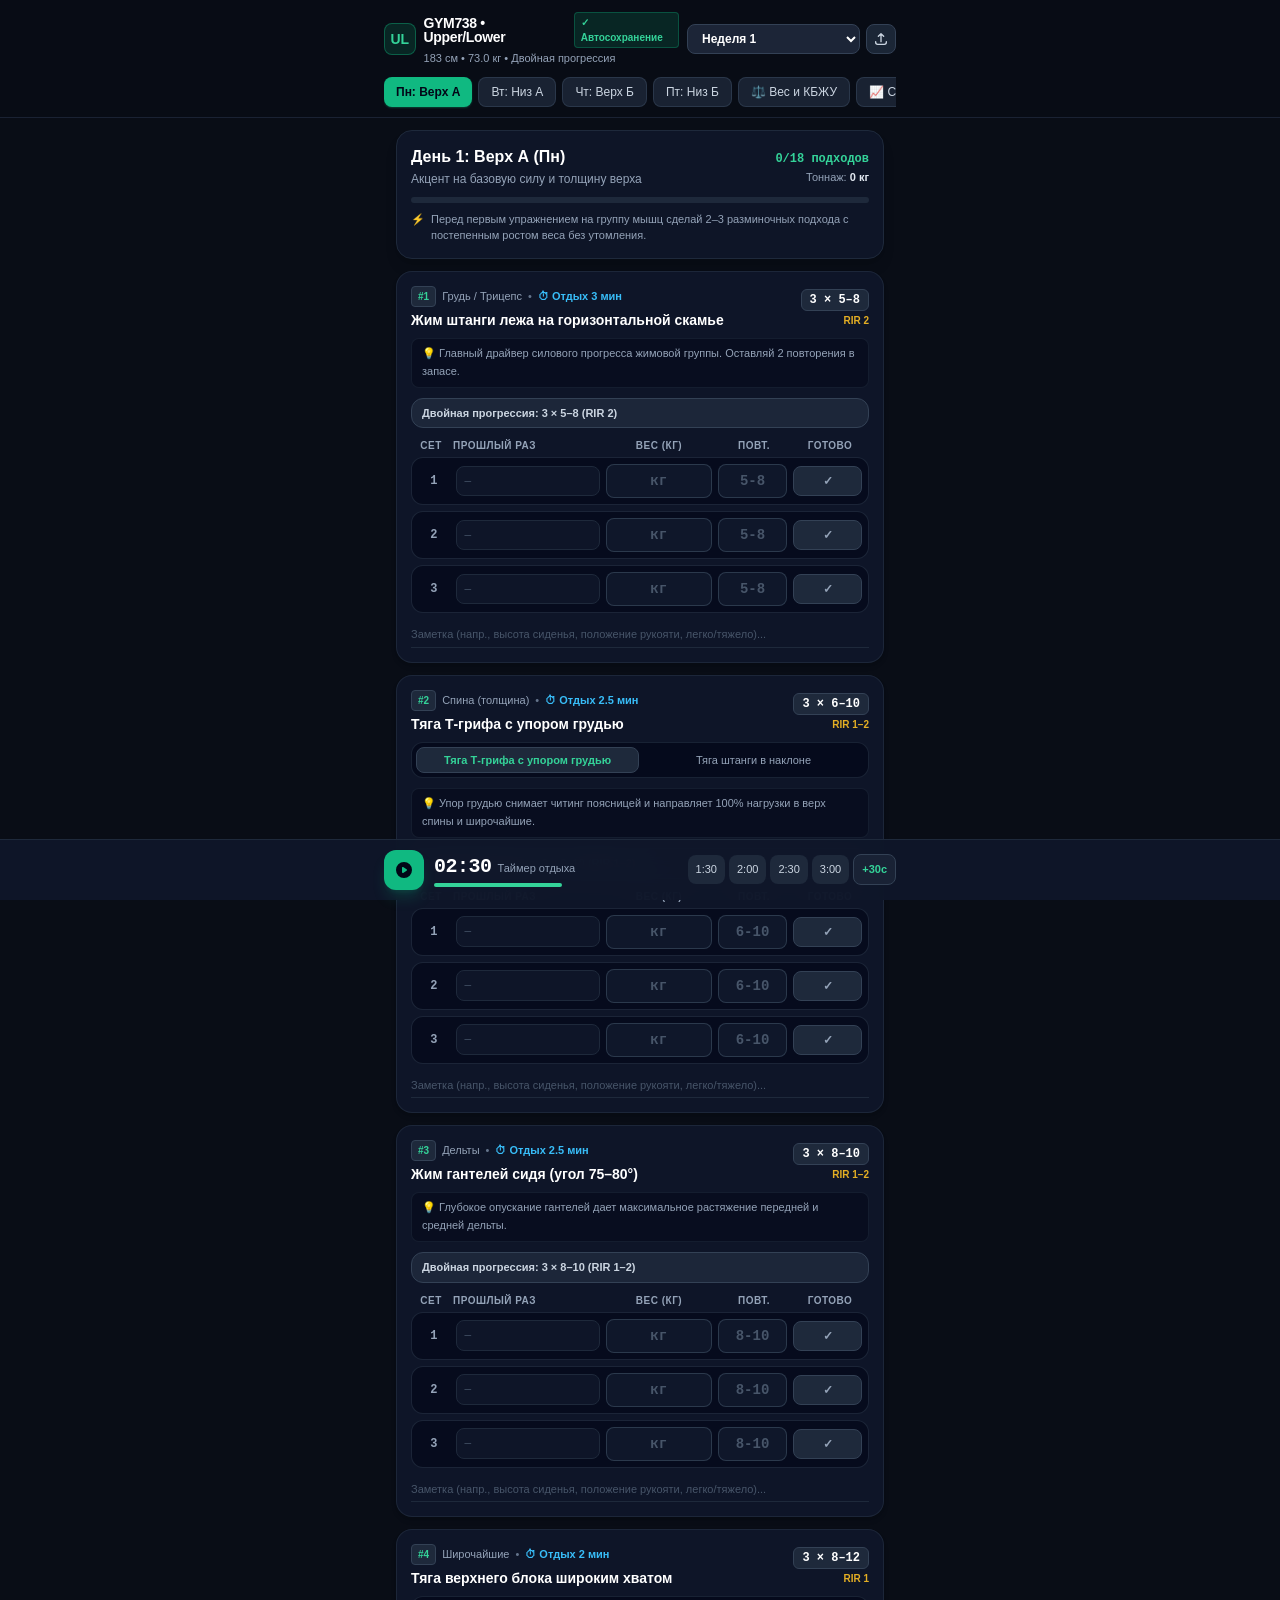
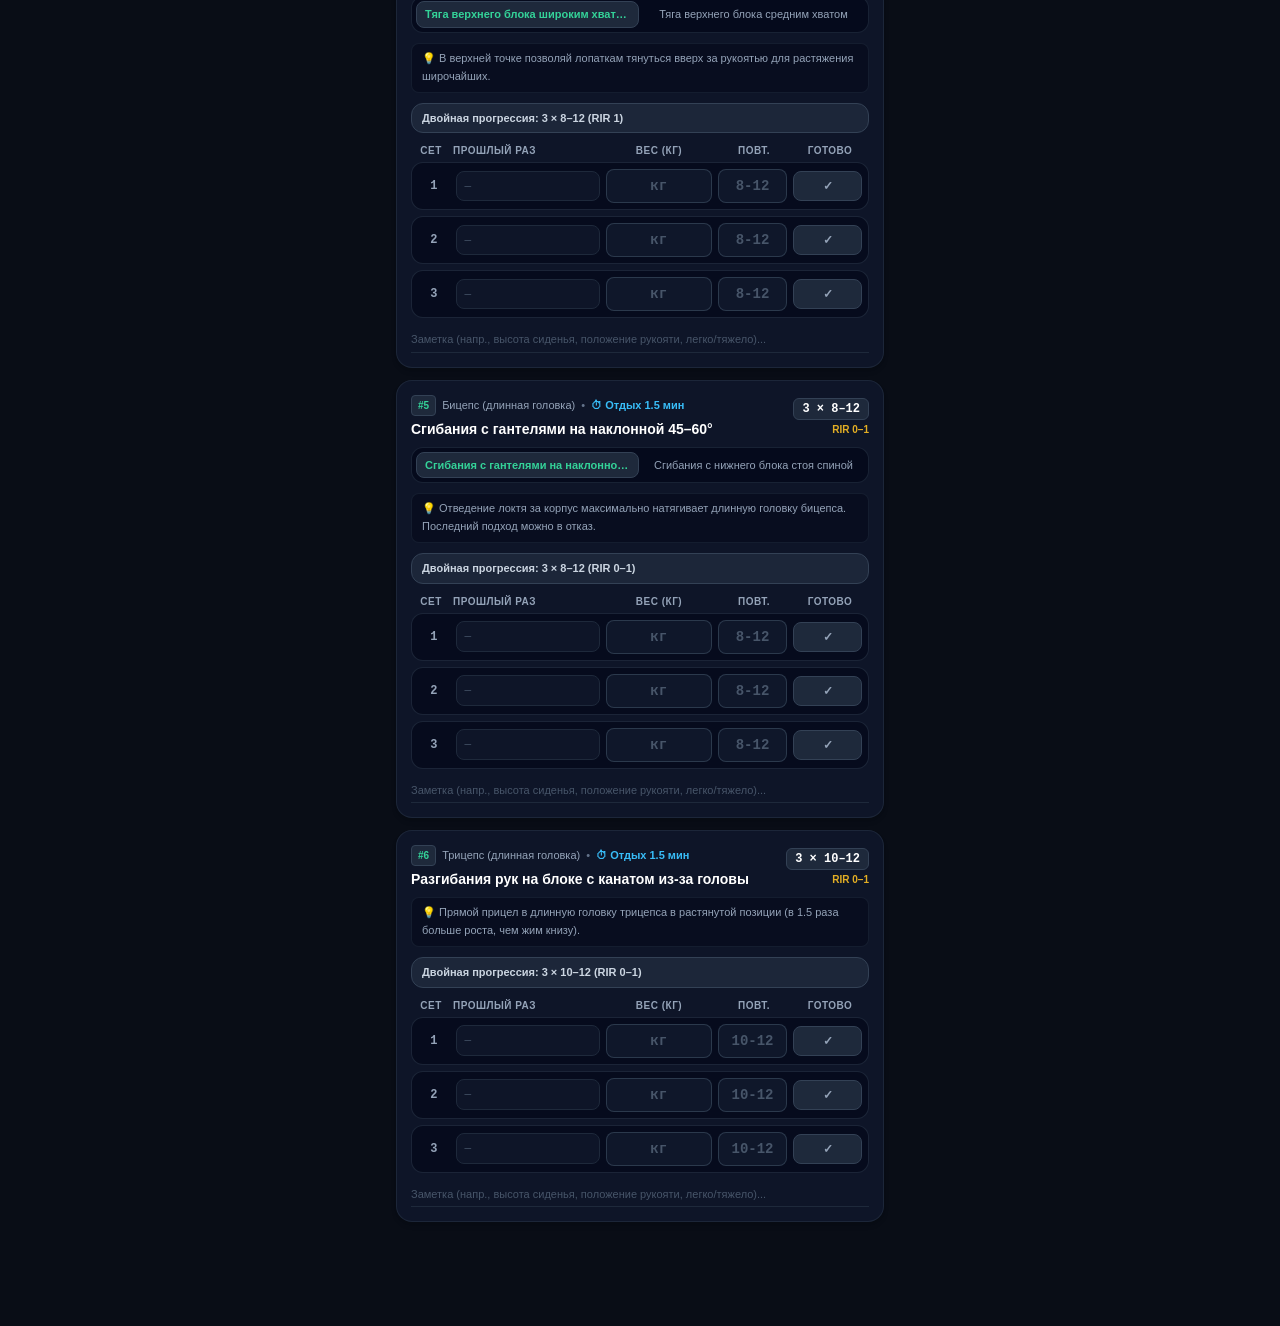
==== index.html @ 353480b9 "Initial GYM738 Upper/Lower PWA workout tracker" ====
<!DOCTYPE html>
<html lang="ru" class="dark">
<head>
  <meta charset="UTF-8" />
  <meta name="viewport" content="width=device-width, initial-scale=1.0, maximum-scale=1.0, user-scalable=no, viewport-fit=cover" />
  <meta name="apple-mobile-web-app-capable" content="yes" />
  <meta name="apple-mobile-web-app-status-bar-style" content="black-translucent" />
  <meta name="apple-mobile-web-app-title" content="GYM738" />
  <meta name="theme-color" content="#0f172a" />
  <meta name="robots" content="noindex, nofollow" />
  <link rel="apple-touch-icon" href="apple-touch-icon.png" />
  <link rel="icon" type="image/png" href="apple-touch-icon.png" />
  <link rel="manifest" href="manifest.json" />
  <title>GYM738 — Дневник тренировок (Upper / Lower)</title>
  <script src="tailwind.js"></script>
  <style>
    :root {
      color-scheme: dark;
    }
    body {
      background-color: #090d16;
      color: #f1f5f9;
      font-family: -apple-system, BlinkMacSystemFont, "SF Pro Text", "Segoe UI", Roboto, Helvetica, Arial, sans-serif;
      -webkit-tap-highlight-color: transparent;
      padding-bottom: calc(6.5rem + env(safe-area-inset-bottom));
    }
    input[type="number"]::-webkit-inner-spin-button,
    input[type="number"]::-webkit-outer-spin-button {
      -webkit-appearance: none;
      margin: 0;
    }
    input[type="number"] {
      -moz-appearance: textfield;
    }
    .no-scrollbar::-webkit-scrollbar {
      display: none;
    }
    .no-scrollbar {
      -ms-overflow-style: none;
      scrollbar-width: none;
    }
    .set-done {
      background: linear-gradient(90deg, rgba(16, 185, 129, 0.14) 0%, rgba(16, 185, 129, 0.04) 100%);
      border-color: rgba(16, 185, 129, 0.35) !important;
    }
  </style>
</head>
<body class="min-h-screen selection:bg-emerald-500 selection:text-slate-950">

  <!-- Top Sticky Header -->
  <header class="sticky top-0 z-30 bg-[#090d16]/90 backdrop-blur-md border-b border-slate-800/80 px-3 pt-3 pb-2">
    <div class="max-w-lg mx-auto">
      <div class="flex items-center justify-between gap-2 mb-2.5">
        <div class="flex items-center gap-2">
          <div class="w-8 h-8 rounded-lg bg-emerald-500/15 border border-emerald-500/40 flex items-center justify-center text-emerald-400 font-bold text-sm">
            UL
          </div>
          <div>
            <div class="flex items-center gap-1.5">
              <h1 class="text-sm font-bold tracking-tight text-white leading-none">GYM738 • Upper/Lower</h1>
              <span id="saveStatusBadge" class="px-1.5 py-0.5 rounded bg-emerald-500/15 border border-emerald-500/30 text-[10px] font-semibold text-emerald-400">✓ Автосохранение</span>
            </div>
            <p class="text-[11px] text-slate-400 mt-0.5">183 см • <span id="headerCurrentWeight">73.0</span> кг • Двойная прогрессия</p>
          </div>
        </div>

        <!-- Week selector + Backup menu -->
        <div class="flex items-center gap-1.5">
          <select id="weekSelect" onchange="changeWeek(this.value)" class="bg-slate-800/90 text-white text-xs font-semibold rounded-lg px-2.5 py-1.5 border border-slate-700 focus:outline-none focus:border-emerald-500">
          </select>
          <button onclick="openDataModal()" title="Экспорт / Сохранение" class="p-1.5 rounded-lg bg-slate-800/90 border border-slate-700 text-slate-300 hover:text-white active:scale-95 transition">
            <svg class="w-4 h-4" fill="none" stroke="currentColor" viewBox="0 0 24 24">
              <path stroke-linecap="round" stroke-linejoin="round" stroke-width="2" d="M4 16v1a3 3 0 003 3h10a3 3 0 003-3v-1m-4-8l-4-4m0 0L8 8m4-4v12"/>
            </svg>
          </button>
        </div>
      </div>

      <!-- Navigation Tabs -->
      <div class="flex gap-1.5 overflow-x-auto no-scrollbar pb-0.5" id="dayTabs">
        <button onclick="selectTab('upperA')" id="tab-upperA" class="tab-btn shrink-0 px-3 py-1.5 rounded-lg text-xs font-semibold transition">
          Пн: Верх А
        </button>
        <button onclick="selectTab('lowerA')" id="tab-lowerA" class="tab-btn shrink-0 px-3 py-1.5 rounded-lg text-xs font-semibold transition">
          Вт: Низ А
        </button>
        <button onclick="selectTab('upperB')" id="tab-upperB" class="tab-btn shrink-0 px-3 py-1.5 rounded-lg text-xs font-semibold transition">
          Чт: Верх Б
        </button>
        <button onclick="selectTab('lowerB')" id="tab-lowerB" class="tab-btn shrink-0 px-3 py-1.5 rounded-lg text-xs font-semibold transition">
          Пт: Низ Б
        </button>
        <button onclick="selectTab('nutrition')" id="tab-nutrition" class="tab-btn shrink-0 px-3 py-1.5 rounded-lg text-xs font-semibold transition">
          ⚖️ Вес и КБЖУ
        </button>
        <button onclick="selectTab('stats')" id="tab-stats" class="tab-btn shrink-0 px-3 py-1.5 rounded-lg text-xs font-semibold transition">
          📈 Сводка
        </button>
      </div>
    </div>
  </header>

  <!-- Main Content Container -->
  <main class="max-w-lg mx-auto px-3 pt-3" id="mainContainer">
  </main>

  <!-- Floating Bottom Rest Timer Bar -->
  <div class="fixed bottom-0 inset-x-0 z-40 bg-slate-900/95 backdrop-blur-lg border-t border-slate-800 px-3 py-2.5" style="padding-bottom: calc(0.65rem + env(safe-area-inset-bottom));">
    <div class="max-w-lg mx-auto flex items-center justify-between gap-2">
      <div class="flex items-center gap-2.5">
        <button id="timerToggleBtn" onclick="toggleTimer()" class="w-10 h-10 rounded-xl bg-emerald-500 text-slate-950 font-bold flex items-center justify-center shadow-lg shadow-emerald-500/20 active:scale-95 transition">
          <svg id="timerPlayIcon" class="w-5 h-5" fill="currentColor" viewBox="0 0 20 20">
            <path fill-rule="evenodd" d="M10 18a8 8 0 100-16 8 8 0 000 16zM9.555 7.168A1 1 0 008 8v4a1 1 0 001.555.832l3-2a1 1 0 000-1.664l-3-2z" clip-rule="evenodd"/>
          </svg>
        </button>
        <div>
          <div class="flex items-baseline gap-1.5">
            <span id="timerDisplay" class="font-mono text-xl font-bold text-white tabular-nums tracking-tight">02:30</span>
            <span id="timerStatusLabel" class="text-[11px] text-slate-400">Таймер отдыха</span>
          </div>
          <div class="w-32 h-1 bg-slate-800 rounded-full overflow-hidden mt-0.5">
            <div id="timerProgressBar" class="h-full bg-emerald-400 transition-all duration-300" style="width: 100%"></div>
          </div>
        </div>
      </div>

      <!-- Quick preset buttons -->
      <div class="flex items-center gap-1">
        <button onclick="setTimerPreset(90)" class="px-2 py-1.5 rounded-lg bg-slate-800 hover:bg-slate-700 text-[11px] font-medium text-slate-300 active:scale-95">1:30</button>
        <button onclick="setTimerPreset(120)" class="px-2 py-1.5 rounded-lg bg-slate-800 hover:bg-slate-700 text-[11px] font-medium text-slate-300 active:scale-95">2:00</button>
        <button onclick="setTimerPreset(150)" class="px-2 py-1.5 rounded-lg bg-slate-800 hover:bg-slate-700 text-[11px] font-medium text-slate-300 active:scale-95">2:30</button>
        <button onclick="setTimerPreset(180)" class="px-2 py-1.5 rounded-lg bg-slate-800 hover:bg-slate-700 text-[11px] font-medium text-slate-300 active:scale-95">3:00</button>
        <button onclick="adjustTimer(30)" class="px-2 py-1.5 rounded-lg bg-slate-800/70 border border-slate-700 text-[11px] font-semibold text-emerald-400 active:scale-95">+30с</button>
      </div>
    </div>
  </div>

  <!-- Data / Backup / Export Modal -->
  <div id="dataModal" class="fixed inset-0 z-50 hidden bg-black/75 backdrop-blur-sm flex items-center justify-center p-4">
    <div class="bg-slate-900 border border-slate-800 rounded-2xl max-w-md w-full p-4 space-y-3 shadow-2xl">
      <div class="flex items-center justify-between border-b border-slate-800 pb-2.5">
        <h3 class="text-sm font-bold text-white">Резервная копия и Экспорт в таблицу</h3>
        <button onclick="closeDataModal()" class="text-slate-400 hover:text-white p-1">✕</button>
      </div>
      <p class="text-xs text-slate-400 leading-relaxed">
        Все твои записи автоматически сохраняются в памяти телефона (<code class="text-emerald-400">localStorage</code>). Здесь можно выгрузить CSV-таблицу для Excel / Google Sheets или сохранить резервную копию.
      </p>
      <div class="grid grid-cols-1 gap-2">
        <button onclick="exportCSV()" class="w-full py-2.5 px-3 rounded-xl bg-emerald-500/15 border border-emerald-500/40 text-emerald-300 text-xs font-semibold hover:bg-emerald-500/25 transition flex items-center justify-center gap-2">
          📊 Скачать таблицу тренировок (.CSV для Excel/Sheets)
        </button>
        <button onclick="exportJSON()" class="w-full py-2.5 px-3 rounded-xl bg-slate-800 border border-slate-700 text-slate-200 text-xs font-semibold hover:bg-slate-700 transition flex items-center justify-center gap-2">
          💾 Скачать полный бэкап (.JSON)
        </button>
        <label class="w-full py-2.5 px-3 rounded-xl bg-slate-800 border border-slate-700 text-slate-200 text-xs font-semibold hover:bg-slate-700 transition flex items-center justify-center gap-2 cursor-pointer">
          📂 Загрузить бэкап (.JSON)
          <input type="file" accept=".json" onchange="importJSON(event)" class="hidden" />
        </label>
        <button onclick="resetAllData()" class="w-full py-2 px-3 rounded-xl bg-rose-500/10 border border-rose-500/30 text-rose-400 text-xs font-medium hover:bg-rose-500/20 transition mt-2">
          Очистить все записи
        </button>
      </div>
    </div>
  </div>

  <script>
    // ==========================================
    // 1. ПРОГРАММА ТРЕНИРОВОК (UPPER / LOWER)
    // ==========================================
    const PROGRAM = {
      upperA: {
        id: 'upperA',
        title: 'День 1: Верх А (Пн)',
        subtitle: 'Акцент на базовую силу и толщину верха',
        warmupNote: 'Перед первым упражнением на группу мышц сделай 2–3 разминочных подхода с постепенным ростом веса без утомления.',
        exercises: [
          {
            id: 'ua_bench',
            name: 'Жим штанги лежа на горизонтальной скамье',
            sets: 3,
            minReps: 5,
            maxReps: 8,
            rir: 'RIR 2',
            restSec: 180,
            restLabel: '3 мин',
            muscle: 'Грудь / Трицепс',
            note: 'Главный драйвер силового прогресса жимовой группы. Оставляй 2 повторения в запасе.'
          },
          {
            id: 'ua_row',
            name: 'Тяга штанги или Т-грифа в наклоне (с упором грудью)',
            variants: ['Тяга Т-грифа с упором грудью', 'Тяга штанги в наклоне'],
            sets: 3,
            minReps: 6,
            maxReps: 10,
            rir: 'RIR 1–2',
            restSec: 150,
            restLabel: '2.5 мин',
            muscle: 'Спина (толщина)',
            note: 'Упор грудью снимает читинг поясницей и направляет 100% нагрузки в верх спины и широчайшие.'
          },
          {
            id: 'ua_ohp_db',
            name: 'Жим гантелей сидя (угол 75–80°)',
            sets: 3,
            minReps: 8,
            maxReps: 10,
            rir: 'RIR 1–2',
            restSec: 150,
            restLabel: '2.5 мин',
            muscle: 'Дельты',
            note: 'Глубокое опускание гантелей дает максимальное растяжение передней и средней дельты.'
          },
          {
            id: 'ua_lat_pulldown',
            name: 'Тяга верхнего блока к груди',
            variants: ['Тяга верхнего блока широким хватом', 'Тяга верхнего блока средним хватом'],
            sets: 3,
            minReps: 8,
            maxReps: 12,
            rir: 'RIR 1',
            restSec: 120,
            restLabel: '2 мин',
            muscle: 'Широчайшие',
            note: 'В верхней точке позволяй лопаткам тянуться вверх за рукоятью для растяжения широчайших.'
          },
          {
            id: 'ua_incline_curl',
            name: 'Сгибания рук сидя на наклонной (45–60°) / блок за спиной',
            variants: ['Сгибания с гантелями на наклонной 45–60°', 'Сгибания с нижнего блока стоя спиной'],
            sets: 3,
            minReps: 8,
            maxReps: 12,
            rir: 'RIR 0–1',
            restSec: 90,
            restLabel: '1.5 мин',
            muscle: 'Бицепс (длинная головка)',
            note: 'Отведение локтя за корпус максимально натягивает длинную головку бицепса. Последний подход можно в отказ.'
          },
          {
            id: 'ua_overhead_ext',
            name: 'Разгибания рук на блоке с канатом из-за головы',
            sets: 3,
            minReps: 10,
            maxReps: 12,
            rir: 'RIR 0–1',
            restSec: 90,
            restLabel: '1.5 мин',
            muscle: 'Трицепс (длинная головка)',
            note: 'Прямой прицел в длинную головку трицепса в растянутой позиции (в 1.5 раза больше роста, чем жим книзу).'
          }
        ]
      },
      lowerA: {
        id: 'lowerA',
        title: 'День 2: Низ А (Вт)',
        subtitle: 'Акцент на квадрицепс и базовую силу ног',
        warmupNote: 'Тщательно разомни тазобедренные и коленные суставы + 2–3 разминочных подхода в приседе.',
        exercises: [
          {
            id: 'la_squat',
            name: 'Приседания со штангой (или глубокий Гакк-присед)',
            variants: ['Приседания со штангой на спине', 'Глубокие Гакк-приседания'],
            sets: 3,
            minReps: 5,
            maxReps: 8,
            rir: 'RIR 2',
            restSec: 210,
            restLabel: '3–4 мин',
            muscle: 'Квадрицепс / Ягодицы',
            note: 'Опускайся максимально глубоко (ниже параллели, пока сохраняется нейтральная спина) — внизу главный стимул.'
          },
          {
            id: 'la_rdl',
            name: 'Румынская тяга со штангой (с лямками)',
            sets: 3,
            minReps: 8,
            maxReps: 10,
            rir: 'RIR 2',
            restSec: 180,
            restLabel: '3 мин',
            muscle: 'Бицепс бедра / Ягодицы',
            note: 'Движение строго за счет отведения таза назад, штанга скользит по ногам до середины голени. Жесткое натяжение.'
          },
          {
            id: 'la_leg_press',
            name: 'Жим ногами в тренажере (стопы внизу платформы)',
            sets: 3,
            minReps: 10,
            maxReps: 12,
            rir: 'RIR 1',
            restSec: 150,
            restLabel: '2.5 мин',
            muscle: 'Квадрицепс',
            note: 'Узкая или средняя постановка ног в нижней части платформы для максимального сгибания колена.'
          },
          {
            id: 'la_seated_curl',
            name: 'Сгибания ног в тренажере СИДЯ',
            sets: 3,
            minReps: 10,
            maxReps: 15,
            rir: 'RIR 0–1',
            restSec: 120,
            restLabel: '2 мин',
            muscle: 'Бицепс бедра',
            note: 'Сидячий вариант натягивает бицепс бедра через тазобедренный сустав и дает на 30–40% больше роста, чем лежа.'
          },
          {
            id: 'la_calf_standing',
            name: 'Подъемы на носки стоя (в тренажере или Смите)',
            sets: 4,
            minReps: 10,
            maxReps: 15,
            rir: 'RIR 0–1',
            restSec: 90,
            restLabel: '1.5 мин',
            muscle: 'Икры',
            note: 'Главный секрет икр: пауза 2 секунды в нижней точке в полном растяжении (убирает рефлекс ахилла).'
          },
          {
            id: 'la_abs',
            name: 'Скручивания на блоке («Молитва») / Подъемы ног в висе',
            variants: ['Скручивания на верхнем блоке («Молитва»)', 'Подъемы ног в висе'],
            sets: 3,
            minReps: 10,
            maxReps: 15,
            rir: 'RIR 1',
            restSec: 90,
            restLabel: '1.5 мин',
            muscle: 'Пресс',
            note: 'Контролируемое округление позвоночника под нагрузкой, без рывков бедрами.'
          }
        ]
      },
      upperB: {
        id: 'upperB',
        title: 'День 3: Верх Б (Чт)',
        subtitle: 'Гипертрофия, верх груди и ширина плеч',
        warmupNote: '2–3 разминочных подхода перед жимом и подтягиваниями. Фокус на глубоком растяжении в нижней точке.',
        exercises: [
          {
            id: 'ub_incline_db',
            name: 'Жим гантелей на наклонной скамье (угол 30°)',
            sets: 3,
            minReps: 8,
            maxReps: 10,
            rir: 'RIR 1–2',
            restSec: 165,
            restLabel: '2.5–3 мин',
            muscle: 'Верх груди',
            note: 'Угол строго 30° оптимален для ключичного пучка груди без перегрузки передней дельты. Опускай гантели глубоко.'
          },
          {
            id: 'ub_pullups',
            name: 'Подтягивания (с доп. весом или своим весом)',
            sets: 3,
            minReps: 6,
            maxReps: 10,
            rir: 'RIR 1–2',
            restSec: 165,
            restLabel: '2.5–3 мин',
            muscle: 'Широчайшие / Плечелучевая',
            note: 'Если делаешь со своим весом — пиши 0 кг (или свой вес 73 кг) и фиксируй повторения.'
          },
          {
            id: 'ub_dips_hammer',
            name: 'Отжимания на брусьях с весом / Жим в Хаммере',
            variants: ['Отжимания на брусьях с весом (наклон вперед)', 'Жим от груди в Хаммере'],
            sets: 3,
            minReps: 8,
            maxReps: 12,
            rir: 'RIR 1',
            restSec: 120,
            restLabel: '2 мин',
            muscle: 'Низ/середина груди и трицепс',
            note: 'На брусьях наклоняй корпус вперед и уходи в комфортное глубокое растяжение.'
          },
          {
            id: 'ub_cable_row',
            name: 'Тяга горизонтального блока к поясу',
            sets: 3,
            minReps: 10,
            maxReps: 12,
            rir: 'RIR 1',
            restSec: 120,
            restLabel: '2 мин',
            muscle: 'Середина спины / Трапеции',
            note: 'На негативной фазе подавай плечи слегка вперед, растягивая ромбовидные и трапециевидные мышцы.'
          },
          {
            id: 'ub_cable_lateral',
            name: 'Отведения (махи) руки в сторону на нижнем блоке',
            sets: 4,
            minReps: 12,
            maxReps: 15,
            rir: 'RIR 0–1',
            restSec: 90,
            restLabel: '1.5 мин',
            muscle: 'Средняя дельта',
            note: 'Кабель на уровне кисти или бедра дает пиковую нагрузку на среднюю дельту именно в нижней растянутой точке.'
          },
          {
            id: 'ub_preacher_curl',
            name: 'Сгибания рук с EZ-штангой на скамье Скотта',
            sets: 3,
            minReps: 8,
            maxReps: 12,
            rir: 'RIR 0–1',
            restSec: 90,
            restLabel: '1.5 мин',
            muscle: 'Бицепс / Брахиалис',
            note: 'Создает пиковый крутящий момент в нижней части амплитуды (при почти прямых руках). Опускай плавно!'
          }
        ]
      },
      lowerB: {
        id: 'lowerB',
        title: 'День 4: Низ Б (Пт)',
        subtitle: 'Задняя цепь, детализация ног и руки',
        warmupNote: 'Выбери первое упражнение под цель: Болгарские сплит-приседы (чистая гипертрофия без утомления поясницы) или Становая тяга (силовая база).',
        exercises: [
          {
            id: 'lb_main',
            name: 'Болгарские сплит-приседания ИЛИ Становая тяга',
            variants: ['Болгарские сплит-приседы с гантелями (8–10 повт)', 'Становая тяга классика/трэп-гриф (5–6 повт)'],
            sets: 3,
            minReps: 8,
            maxReps: 10,
            altMinReps: 5,
            altMaxReps: 6,
            rir: 'RIR 2',
            restSec: 180,
            restLabel: '3 мин',
            muscle: 'Ягодицы / Бедра / Задняя цепь',
            note: 'Болгарские: 3×8–10 на каждую ногу глубоко. Становая: 3×5–6 на силу.'
          },
          {
            id: 'lb_leg_ext',
            name: 'Разгибания ног в тренажере сидя',
            sets: 3,
            minReps: 10,
            maxReps: 15,
            rir: 'RIR 0–1',
            restSec: 120,
            restLabel: '2 мин',
            muscle: 'Квадрицепс (прямая мышца бедра)',
            note: 'Отодвинь спинку чуть назад (угол в тазу > 90°) — это полноценно включает прямую мышцу бедра.'
          },
          {
            id: 'lb_hyper_curl',
            name: 'Гиперэкстензия с весом / Сгибания ног',
            variants: ['Гиперэкстензия с весом (круглая спина)', 'Сгибания ног сидя/лежа'],
            sets: 3,
            minReps: 10,
            maxReps: 12,
            rir: 'RIR 1',
            restSec: 120,
            restLabel: '2 мин',
            muscle: 'Бицепс бедра / Ягодицы',
            note: 'В гиперэкстензии слегка скругли верх спины и тянись за счет сжатия ягодиц и бицепса бедра.'
          },
          {
            id: 'lb_skullcrusher',
            name: 'Французский жим с EZ-штангой лежа (за голову)',
            sets: 3,
            minReps: 8,
            maxReps: 12,
            rir: 'RIR 1',
            restSec: 120,
            restLabel: '2 мин',
            muscle: 'Трицепс',
            note: 'Опускай гриф за голову, а не ко лбу — это снимает нагрузку с локтей и растягивает длинную головку.'
          },
          {
            id: 'lb_facepull',
            name: 'Тяга каната к лицу (Face Pull) / Обратный Пек-Дек',
            variants: ['Тяга каната к лицу (Face Pull)', 'Обратные разведения в Пек-Дек'],
            sets: 3,
            minReps: 12,
            maxReps: 15,
            rir: 'RIR 1',
            restSec: 90,
            restLabel: '1.5 мин',
            muscle: 'Задняя дельта / Ротаторы плеча',
            note: 'Держи локти высоко, работай задней дельтой без сведения лопаток корпусом.'
          },
          {
            id: 'lb_calf_press',
            name: 'Подъемы на носки в тренажере для жима ногами',
            sets: 3,
            minReps: 12,
            maxReps: 15,
            rir: 'RIR 0–1',
            restSec: 90,
            restLabel: '1.5 мин',
            muscle: 'Икры',
            note: 'Обязательная пауза 2 секунды в нижней точке в полном растяжении.'
          }
        ]
      }
    };

    // ==========================================
    // 2. СОСТОЯНИЕ И ДВОЙНОЕ ХРАНИЛИЩЕ (LOCALSTORAGE + INDEXEDDB)
    // ==========================================
    const STORAGE_KEY = 'gym738_tracker_v1';
    const IDB_NAME = 'gym738_idb';
    const IDB_STORE = 'state_store';
    let state = loadState();

    // Запрашиваем у iOS / браузера защищенное постоянное хранилище
    if (navigator.storage && navigator.storage.persist) {
      navigator.storage.persist().catch(() => {});
    }

    function openIDB() {
      return new Promise((resolve, reject) => {
        if (!window.indexedDB) return reject('No IDB');
        const req = indexedDB.open(IDB_NAME, 1);
        req.onupgradeneeded = e => {
          const db = e.target.result;
          if (!db.objectStoreNames.contains(IDB_STORE)) {
            db.createObjectStore(IDB_STORE);
          }
        };
        req.onsuccess = e => resolve(e.target.result);
        req.onerror = e => reject(e);
      });
    }

    function saveToIDB(data) {
      openIDB().then(db => {
        const tx = db.transaction(IDB_STORE, 'readwrite');
        tx.objectStore(IDB_STORE).put(JSON.stringify(data), STORAGE_KEY);
      }).catch(() => {});
    }

    function restoreFromIDBIfNeeded() {
      openIDB().then(db => {
        const tx = db.transaction(IDB_STORE, 'readonly');
        const req = tx.objectStore(IDB_STORE).get(STORAGE_KEY);
        req.onsuccess = () => {
          if (req.result && !localStorage.getItem(STORAGE_KEY)) {
            try {
              state = Object.assign(getDefaultState(), JSON.parse(req.result));
              localStorage.setItem(STORAGE_KEY, req.result);
              initWeekSelect();
              render();
            } catch (e) {}
          }
        };
      }).catch(() => {});
    }

    function getDefaultState() {
      return {
        currentWeek: 1,
        currentTab: 'upperA',
        selectedVariants: {},
        workouts: {}, // key: `w${week}_${exerciseId}_s${setIndex}` -> { weight: '', reps: '', done: false }
        notes: {},    // key: `w${week}_${exerciseId}` -> string
        bodyWeight: {
          // key: `w${week}_d${dayIdx}` (dayIdx 1..7) -> number
        },
        dailyChecklist: {
          // key: `YYYY-MM-DD` -> { kcal: false, protein: false, creatine: false }
        }
      };
    }

    function loadState() {
      try {
        const raw = localStorage.getItem(STORAGE_KEY);
        if (!raw) return getDefaultState();
        return Object.assign(getDefaultState(), JSON.parse(raw));
      } catch (e) {
        return getDefaultState();
      }
    }

    let saveFlashTimeout = null;
    function saveState() {
      try {
        const serialized = JSON.stringify(state);
        localStorage.setItem(STORAGE_KEY, serialized);
        saveToIDB(state);
        const badge = document.getElementById('saveStatusBadge');
        if (badge) {
          badge.textContent = '💾 Сохранено';
          badge.className = 'px-1.5 py-0.5 rounded bg-emerald-500 text-slate-950 text-[10px] font-bold transition';
          clearTimeout(saveFlashTimeout);
          saveFlashTimeout = setTimeout(() => {
            badge.textContent = '✓ В памяти';
            badge.className = 'px-1.5 py-0.5 rounded bg-emerald-500/15 border border-emerald-500/30 text-[10px] font-semibold text-emerald-400 transition';
          }, 900);
        }
      } catch (e) {
        console.error('Save error', e);
      }
      updateHeaderWeight();
    }

    function getSetData(week, exId, setIdx) {
      const key = `w${week}_${exId}_s${setIdx}`;
      return state.workouts[key] || { weight: '', reps: '', done: false };
    }

    function setSetData(week, exId, setIdx, patch) {
      const key = `w${week}_${exId}_s${setIdx}`;
      const current = getSetData(week, exId, setIdx);
      state.workouts[key] = Object.assign({}, current, patch);
      saveState();
    }

    function getRepRange(ex) {
      const variantIdx = state.selectedVariants[ex.id] || 0;
      if (ex.id === 'lb_main' && variantIdx === 1) {
        return { min: ex.altMinReps, max: ex.altMaxReps };
      }
      return { min: ex.minReps, max: ex.maxReps };
    }

    // ==========================================
    // 3. АЛГОРИТМ ДВОЙНОЙ ПРОГРЕССИИ
    // ==========================================
    function evaluateProgression(week, ex) {
      const range = getRepRange(ex);
      const isDeload = (week % 8 === 0);

      if (isDeload) {
        return {
          type: 'deload',
          badge: '🔄 DELOAD НЕДЕЛЯ',
          color: 'text-sky-300 bg-sky-500/15 border-sky-500/30',
          advice: 'Снизь рабочий вес на 15–20% от прошлой недели и сделай 2 подхода вместо 3–4 без отказа.'
        };
      }

      // Check current week sets
      let curSets = [];
      for (let s = 1; s <= ex.sets; s++) {
        curSets.push(getSetData(week, ex.id, s));
      }
      const filledCur = curSets.filter(s => s.reps !== '' && Number(s.reps) > 0);

      // Check if all sets in current week hit or exceeded maxReps
      if (filledCur.length === ex.sets && filledCur.every(s => Number(s.reps) >= range.max)) {
        const w = Number(filledCur[0].weight) || 0;
        const nextW = w > 0 ? `${w + 2.5} кг` : 'больший вес';
        return {
          type: 'levelup',
          badge: '🚀 ВЕРХ ЗАКРЫТ! +ВЕС НА СЛЕД. НЕДЕЛЕ',
          color: 'text-emerald-300 bg-emerald-500/20 border-emerald-500/40',
          advice: `Ты закрыл все ${ex.sets} подхода по ${range.max} повторений! На следующей тренировке бери ${nextW} и начинай с ${range.min} повторений.`
        };
      }

      // Look at previous week (if week > 1, skip deload week if current is week 9)
      const prevWeek = (week > 1 && (week - 1) % 8 === 0 && week > 2) ? week - 2 : week - 1;
      if (prevWeek >= 1) {
        let prevSets = [];
        for (let s = 1; s <= ex.sets; s++) {
          prevSets.push(getSetData(prevWeek, ex.id, s));
        }
        const filledPrev = prevSets.filter(s => s.reps !== '' && Number(s.reps) > 0);
        if (filledPrev.length > 0) {
          const prevAllMax = filledPrev.length === ex.sets && filledPrev.every(s => Number(s.reps) >= range.max);
          const prevWeight = filledPrev[0].weight || '?';
          const prevRepsStr = prevSets.map(s => s.reps || '—').join(', ');

          if (prevAllMax) {
            const suggestedWeight = Number(prevWeight) ? (Number(prevWeight) + 2.5) : '';
            return {
              type: 'increase_weight_now',
              badge: `🔥 ПОВЫШАЙ ВЕС СЕГОДНЯ (${suggestedWeight ? suggestedWeight + ' кг' : '+2–2.5 кг'})`,
              color: 'text-amber-300 bg-amber-500/20 border-amber-500/40',
              advice: `На Неделе ${prevWeek} ты закрыл верх (${prevWeight} кг × ${prevRepsStr}). Сегодня ставь новый вес и целься в ${range.min} повторений!`
            };
          } else {
            return {
              type: 'add_rep',
              badge: `🎯 ЦЕЛЬ: +1 ПОВТОР (Было: ${prevWeight} кг × ${prevRepsStr})`,
              color: 'text-indigo-300 bg-indigo-500/15 border-indigo-500/30',
              advice: `Оставь вес ${prevWeight} кг и постарайся прибавить хотя бы +1 повторение в любом из подходов до верхней границы (${range.max}).`
            };
          }
        }
      }

      return {
        type: 'start',
        badge: `Двойная прогрессия: ${ex.sets} × ${range.min}–${range.max} (${ex.rir})`,
        color: 'text-slate-300 bg-slate-800/90 border-slate-700',
        advice: `Подбери рабочий вес так, чтобы 1-й подход сделать на ~${range.max} раз с запасом (${ex.rir}).`
      };
    }

    // ==========================================
    // 4. РЕНДЕРИНГ ИНТЕРФЕЙСА
    // ==========================================
    function initWeekSelect() {
      const sel = document.getElementById('weekSelect');
      sel.innerHTML = '';
      for (let w = 1; w <= 16; w++) {
        const opt = document.createElement('option');
        opt.value = w;
        opt.textContent = (w % 8 === 0) ? `Неделя ${w} (Deload 🔄)` : `Неделя ${w}`;
        if (w === Number(state.currentWeek)) opt.selected = true;
        sel.appendChild(opt);
      }
    }

    function changeWeek(val) {
      state.currentWeek = Number(val);
      saveState();
      render();
    }

    function selectTab(tabId) {
      state.currentTab = tabId;
      saveState();
      render();
    }

    function selectVariant(exId, idx) {
      state.selectedVariants[exId] = Number(idx);
      saveState();
      render();
    }

    function updateHeaderWeight() {
      const weights = Object.values(state.bodyWeight).filter(v => v && Number(v) > 0).map(Number);
      const el = document.getElementById('headerCurrentWeight');
      if (el) {
        el.textContent = weights.length > 0 ? weights[weights.length - 1].toFixed(1) : '73.0';
      }
    }

    function renderTabs() {
      const tabs = ['upperA', 'lowerA', 'upperB', 'lowerB', 'nutrition', 'stats'];
      tabs.forEach(t => {
        const btn = document.getElementById(`tab-${t}`);
        if (!btn) return;
        if (t === state.currentTab) {
          btn.className = 'tab-btn shrink-0 px-3 py-1.5 rounded-lg text-xs font-bold bg-emerald-500 text-slate-950 shadow-sm shadow-emerald-500/30 transition';
        } else {
          btn.className = 'tab-btn shrink-0 px-3 py-1.5 rounded-lg text-xs font-medium bg-slate-800/80 text-slate-300 hover:text-white border border-slate-700/70 transition';
        }
      });
    }

    function renderWorkoutDay(dayKey) {
      const day = PROGRAM[dayKey];
      const week = Number(state.currentWeek);
      const prevWeek = (week > 1 && (week - 1) % 8 === 0 && week > 2) ? week - 2 : week - 1;

      // Count completed sets today
      let totalSets = 0;
      let doneSets = 0;
      let totalVolume = 0;
      day.exercises.forEach(ex => {
        for (let s = 1; s <= ex.sets; s++) {
          totalSets++;
          const d = getSetData(week, ex.id, s);
          if (d.done) doneSets++;
          if (d.weight && d.reps) {
            totalVolume += Number(d.weight) * Number(d.reps);
          }
        }
      });

      const pct = totalSets > 0 ? Math.round((doneSets / totalSets) * 100) : 0;

      let html = `
        <!-- Day Summary Card -->
        <div class="bg-slate-900/90 border border-slate-800 rounded-2xl p-3.5 mb-3 shadow-lg">
          <div class="flex items-start justify-between gap-2">
            <div>
              <h2 class="text-base font-bold text-white">${day.title}</h2>
              <p class="text-xs text-slate-400 mt-0.5">${day.subtitle}</p>
            </div>
            <div class="text-right shrink-0">
              <span class="text-xs font-mono font-bold text-emerald-400">${doneSets}/${totalSets} подходов</span>
              <div class="text-[11px] text-slate-400">Тоннаж: <b class="text-slate-200">${totalVolume.toLocaleString('ru-RU')} кг</b></div>
            </div>
          </div>
          <!-- Progress bar -->
          <div class="w-full h-1.5 bg-slate-800 rounded-full overflow-hidden mt-2.5">
            <div class="h-full bg-emerald-500 transition-all duration-300" style="width: ${pct}%"></div>
          </div>
          <p class="text-[11px] text-slate-400 mt-2 flex items-start gap-1.5">
            <span class="text-amber-400 shrink-0">⚡</span>
            <span>${day.warmupNote}</span>
          </p>
        </div>

        <div class="space-y-3">
      `;

      day.exercises.forEach((ex, idx) => {
        const range = getRepRange(ex);
        const prog = evaluateProgression(week, ex);
        const variantIdx = state.selectedVariants[ex.id] || 0;
        const displayName = ex.variants ? ex.variants[variantIdx] : ex.name;

        html += `
          <div class="bg-slate-900/95 border border-slate-800/90 rounded-2xl p-3.5 shadow-md" id="card-${ex.id}">
            <!-- Exercise Header -->
            <div class="flex items-start justify-between gap-2 mb-2">
              <div class="flex-1">
                <div class="flex items-center gap-1.5 flex-wrap">
                  <span class="px-1.5 py-0.5 rounded bg-slate-800 text-[10px] font-bold text-emerald-400 border border-slate-700">#${idx + 1}</span>
                  <span class="text-[11px] font-medium text-slate-400">${ex.muscle}</span>
                  <span class="text-[11px] text-slate-500">•</span>
                  <button onclick="setTimerPreset(${ex.restSec}, true)" class="text-[11px] font-semibold text-sky-400 hover:underline flex items-center gap-0.5">
                    ⏱ Отдых ${ex.restLabel}
                  </button>
                </div>
                <h3 class="text-sm font-bold text-white mt-1 leading-snug">${displayName}</h3>
              </div>
              <div class="text-right shrink-0">
                <span class="inline-block px-2 py-0.5 rounded-md bg-slate-800 border border-slate-700 text-xs font-mono font-bold text-white">
                  ${ex.sets} × ${range.min}–${range.max}
                </span>
                <div class="text-[10px] font-semibold text-amber-400/90 mt-0.5">${ex.rir}</div>
              </div>
            </div>

            <!-- Variant Switcher if applicable -->
            ${ex.variants ? `
              <div class="flex gap-1 mb-2.5 bg-slate-950/70 p-1 rounded-xl border border-slate-800/80">
                ${ex.variants.map((v, vIdx) => `
                  <button onclick="selectVariant('${ex.id}', ${vIdx})" class="flex-1 py-1 px-2 rounded-lg text-[11px] font-medium transition truncate ${variantIdx === vIdx ? 'bg-slate-800 text-emerald-400 font-semibold border border-slate-700' : 'text-slate-400 hover:text-slate-200'}">
                    ${v}
                  </button>
                `).join('')}
              </div>
            ` : ''}

            <!-- Biomechanics tip -->
            <p class="text-[11px] text-slate-400 leading-relaxed mb-2.5 bg-slate-950/50 px-2.5 py-1.5 rounded-lg border border-slate-800/60">
              💡 ${ex.note}
            </p>

            <!-- Double Progression Status Banner -->
            <div class="mb-2.5 px-2.5 py-1.5 rounded-xl border text-[11px] font-semibold flex items-center justify-between gap-2 ${prog.color}" id="prog-${ex.id}">
              <span>${prog.badge}</span>
            </div>

            <!-- Sets Table Header -->
            <div class="grid grid-cols-12 gap-1.5 text-[10px] font-semibold uppercase tracking-wider text-slate-400 px-1 mb-1">
              <div class="col-span-1 text-center">Сет</div>
              <div class="col-span-4">Прошлый раз</div>
              <div class="col-span-3 text-center">Вес (кг)</div>
              <div class="col-span-2 text-center">Повт.</div>
              <div class="col-span-2 text-center">Готово</div>
            </div>

            <!-- Sets Rows -->
            <div class="space-y-1.5">
        `;

        for (let s = 1; s <= ex.sets; s++) {
          const cur = getSetData(week, ex.id, s);
          const prev = prevWeek >= 1 ? getSetData(prevWeek, ex.id, s) : { weight: '', reps: '' };
          const hasPrev = prev.weight !== '' || prev.reps !== '';
          const prevText = hasPrev ? `${prev.weight || 0} кг × ${prev.reps || 0}` : '—';

          // Placeholder weight from previous week or from set 1 of current week
          const set1 = getSetData(week, ex.id, 1);
          const weightPlaceholder = prev.weight !== '' ? prev.weight : (set1.weight !== '' ? set1.weight : 'кг');
          const repsPlaceholder = prev.reps !== '' ? prev.reps : `${range.min}-${range.max}`;

          const isTopRep = cur.reps !== '' && Number(cur.reps) >= range.max;

          html += `
            <div id="row-${ex.id}-${s}" class="grid grid-cols-12 gap-1.5 items-center p-1.5 rounded-xl border border-slate-800/90 bg-slate-950/60 transition ${cur.done ? 'set-done' : ''}">
              <!-- Set Number -->
              <div class="col-span-1 text-center font-mono text-xs font-bold ${cur.done ? 'text-emerald-400' : 'text-slate-400'}">
                ${s}
              </div>

              <!-- Previous Week (Tap to autofill) -->
              <div class="col-span-4">
                <button
                  onclick="copyFromPrev(${week}, '${ex.id}', ${s}, '${prev.weight}', '${prev.reps}', ${ex.restSec})"
                  title="Нажми, чтобы скопировать вес с прошлой недели"
                  class="w-full text-left px-2 py-1.5 rounded-lg bg-slate-900/90 border border-slate-800 text-[11px] font-mono ${hasPrev ? 'text-slate-300 hover:border-emerald-500/40 active:scale-95' : 'text-slate-600'} truncate transition"
                >
                  ${prevText}
                </button>
              </div>

              <!-- Weight Input -->
              <div class="col-span-3">
                <input
                  type="number"
                  step="0.5"
                  inputmode="decimal"
                  placeholder="${weightPlaceholder}"
                  value="${cur.weight}"
                  oninput="onSetInput(${week}, '${ex.id}', ${s}, 'weight', this.value)"
                  class="w-full text-center font-mono text-sm font-bold bg-slate-900 border border-slate-700/80 rounded-lg py-1.5 text-white placeholder-slate-600 focus:outline-none focus:border-emerald-500"
                />
              </div>

              <!-- Reps Input -->
              <div class="col-span-2">
                <input
                  type="number"
                  step="1"
                  inputmode="numeric"
                  placeholder="${repsPlaceholder}"
                  value="${cur.reps}"
                  oninput="onSetInput(${week}, '${ex.id}', ${s}, 'reps', this.value)"
                  class="w-full text-center font-mono text-sm font-bold bg-slate-900 border ${isTopRep ? 'border-emerald-500/60 text-emerald-300' : 'border-slate-700/80 text-white'} rounded-lg py-1.5 placeholder-slate-600 focus:outline-none focus:border-emerald-500"
                />
              </div>

              <!-- Complete Set & Start Rest Timer Button -->
              <div class="col-span-2 flex justify-center">
                <button
                  onclick="toggleSetDone(${week}, '${ex.id}', ${s}, ${ex.restSec})"
                  class="w-full py-1.5 rounded-lg font-bold text-xs flex items-center justify-center transition active:scale-90 ${cur.done ? 'bg-emerald-500 text-slate-950 shadow-sm shadow-emerald-500/30' : 'bg-slate-800 text-slate-400 hover:text-white border border-slate-700'}"
                >
                  ✓
                </button>
              </div>
            </div>
          `;
        }

        const noteKey = `w${week}_${ex.id}`;
        const curNote = state.notes[noteKey] || '';

        html += `
            </div>

            <!-- Quick Note Input -->
            <div class="mt-2">
              <input
                type="text"
                placeholder="Заметка (напр., высота сиденья, положение рукояти, легко/тяжело)..."
                value="${curNote.replace(/"/g, '&quot;')}"
                oninput="onNoteInput('${noteKey}', this.value)"
                class="w-full bg-transparent border-b border-slate-800 focus:border-emerald-500/60 text-[11px] text-slate-300 placeholder-slate-600 py-1 focus:outline-none"
              />
            </div>
          </div>
        `;
      });

      html += `</div>`;
      document.getElementById('mainContainer').innerHTML = html;
    }

    function onSetInput(week, exId, setIdx, field, value) {
      setSetData(week, exId, setIdx, { [field]: value });
      // Auto-propagate weight from set 1 to empty sets 2..N for convenience
      if (field === 'weight' && setIdx === 1 && value !== '') {
        const day = PROGRAM[state.currentTab];
        const ex = day && day.exercises.find(e => e.id === exId);
        if (ex) {
          for (let s = 2; s <= ex.sets; s++) {
            const other = getSetData(week, exId, s);
            if (other.weight === '' && !other.done) {
              // Just update placeholder visually or leave ready
            }
          }
        }
      }
      // Refresh progression badge dynamically without losing input focus
      const day = PROGRAM[state.currentTab];
      if (day) {
        const ex = day.exercises.find(e => e.id === exId);
        if (ex) {
          const prog = evaluateProgression(week, ex);
          const progEl = document.getElementById(`prog-${ex.id}`);
          if (progEl) {
            progEl.className = `mb-2.5 px-2.5 py-1.5 rounded-xl border text-[11px] font-semibold flex items-center justify-between gap-2 ${prog.color}`;
            progEl.innerHTML = `<span>${prog.badge}</span>`;
          }
        }
      }
    }

    function onNoteInput(noteKey, value) {
      state.notes[noteKey] = value;
      saveState();
    }

    function copyFromPrev(week, exId, setIdx, prevWeight, prevReps, restSec) {
      if (!prevWeight && !prevReps) return;
      const cur = getSetData(week, exId, setIdx);
      setSetData(week, exId, setIdx, {
        weight: cur.weight !== '' ? cur.weight : prevWeight,
        reps: cur.reps !== '' ? cur.reps : prevReps
      });
      render();
    }

    function toggleSetDone(week, exId, setIdx, restSec) {
      const cur = getSetData(week, exId, setIdx);
      const prevWeek = (week > 1 && (week - 1) % 8 === 0 && week > 2) ? week - 2 : week - 1;
      const prev = prevWeek >= 1 ? getSetData(prevWeek, exId, setIdx) : { weight: '', reps: '' };
      const set1 = getSetData(week, exId, 1);

      let nextWeight = cur.weight;
      let nextReps = cur.reps;

      // If user tapped ✓ without typing weight, auto-fill from Set 1 or Previous Week
      if (nextWeight === '') {
        if (set1.weight !== '') nextWeight = set1.weight;
        else if (prev.weight !== '') nextWeight = prev.weight;
      }
      if (nextReps === '' && prev.reps !== '') {
        nextReps = prev.reps;
      }

      const nextDone = !cur.done;
      setSetData(week, exId, setIdx, {
        weight: nextWeight,
        reps: nextReps,
        done: nextDone
      });

      if (nextDone) {
        setTimerPreset(restSec, true);
      }
      render();
    }

    // ==========================================
    // 5. ВКЛАДКА: ВЕС ТЕЛА И ПИТАНИЕ (2900–3000 ККАЛ)
    // ==========================================
    function renderNutrition() {
      const week = Number(state.currentWeek);
      const days = ['Пн', 'Вт', 'Ср', 'Чт', 'Пт', 'Сб', 'Вс'];

      // Calculate current week average and previous week average
      const curWeights = [];
      const prevWeights = [];
      for (let d = 1; d <= 7; d++) {
        const cw = Number(state.bodyWeight[`w${week}_d${d}`]);
        if (cw > 0) curWeights.push(cw);
        if (week > 1) {
          const pw = Number(state.bodyWeight[`w${week - 1}_d${d}`]);
          if (pw > 0) prevWeights.push(pw);
        }
      }

      const curAvg = curWeights.length ? (curWeights.reduce((a, b) => a + b, 0) / curWeights.length) : null;
      const prevAvg = prevWeights.length ? (prevWeights.reduce((a, b) => a + b, 0) / prevWeights.length) : null;
      const diff = (curAvg !== null && prevAvg !== null) ? (curAvg - prevAvg) : null;

      let diffBadge = '<span class="text-slate-400">Вноси утренний вес натощак</span>';
      if (diff !== null) {
        if (diff >= 0.2 && diff <= 0.45) {
          diffBadge = `<span class="text-emerald-400 font-bold">+${diff.toFixed(2)} кг за неделю (Идеальный Lean Bulk ✅)</span>`;
        } else if (diff < 0.2) {
          diffBadge = `<span class="text-amber-400 font-bold">${diff >= 0 ? '+' : ''}${diff.toFixed(2)} кг (Мало! Добавь +250 ккал углеводами 🍚)</span>`;
        } else {
          diffBadge = `<span class="text-rose-400 font-bold">+${diff.toFixed(2)} кг (Слишком быстро, чуть урежь профицит)</span>`;
        }
      }

      const todayKey = new Date().toISOString().slice(0, 10);
      const todayChecks = state.dailyChecklist[todayKey] || { kcal: false, protein: false, creatine: false, shake: false };

      let html = `
        <div class="space-y-3">
          <!-- Daily Checklist Card -->
          <div class="bg-slate-900 border border-slate-800 rounded-2xl p-4 shadow-md">
            <div class="flex items-center justify-between mb-2.5">
              <h2 class="text-sm font-bold text-white">Ежедневный чек-лист (183 см / 73 кг)</h2>
              <span class="text-[11px] font-mono text-slate-400">${todayKey}</span>
            </div>
            <div class="grid grid-cols-2 gap-2">
              <button onclick="toggleDailyCheck('${todayKey}', 'kcal')" class="p-2.5 rounded-xl border text-left transition ${todayChecks.kcal ? 'bg-emerald-500/15 border-emerald-500/40 text-emerald-300' : 'bg-slate-950 border-slate-800 text-slate-300'}">
                <div class="text-xs font-bold flex items-center justify-between">
                  <span>🔥 2900–3000 ккал</span>
                  <span>${todayChecks.kcal ? '✅' : '⬜'}</span>
                </div>
                <div class="text-[10px] text-slate-400 mt-0.5">Профицит +300–400 ккал</div>
              </button>

              <button onclick="toggleDailyCheck('${todayKey}', 'protein')" class="p-2.5 rounded-xl border text-left transition ${todayChecks.protein ? 'bg-emerald-500/15 border-emerald-500/40 text-emerald-300' : 'bg-slate-950 border-slate-800 text-slate-300'}">
                <div class="text-xs font-bold flex items-center justify-between">
                  <span>🥩 125–145 г белка</span>
                  <span>${todayChecks.protein ? '✅' : '⬜'}</span>
                </div>
                <div class="text-[10px] text-slate-400 mt-0.5">3–4 приема по 35 г</div>
              </button>

              <button onclick="toggleDailyCheck('${todayKey}', 'creatine')" class="p-2.5 rounded-xl border text-left transition ${todayChecks.creatine ? 'bg-emerald-500/15 border-emerald-500/40 text-emerald-300' : 'bg-slate-950 border-slate-800 text-slate-300'}">
                <div class="text-xs font-bold flex items-center justify-between">
                  <span>⚡ Креатин 5 г</span>
                  <span>${todayChecks.creatine ? '✅' : '⬜'}</span>
                </div>
                <div class="text-[10px] text-slate-400 mt-0.5">Моногидрат каждый день</div>
              </button>

              <button onclick="toggleDailyCheck('${todayKey}', 'shake')" class="p-2.5 rounded-xl border text-left transition ${todayChecks.shake ? 'bg-emerald-500/15 border-emerald-500/40 text-emerald-300' : 'bg-slate-950 border-slate-800 text-slate-300'}">
                <div class="text-xs font-bold flex items-center justify-between">
                  <span>🥤 Коктейль 750 ккал</span>
                  <span>${todayChecks.shake ? '✅' : '⬜'}</span>
                </div>
                <div class="text-[10px] text-slate-400 mt-0.5">Молоко+банан+овсянка+паста</div>
              </button>
            </div>

            <!-- Macros summary bar -->
            <div class="grid grid-cols-3 gap-2 mt-3 pt-3 border-t border-slate-800/80 text-center">
              <div class="bg-slate-950/80 rounded-xl p-2 border border-slate-800">
                <div class="text-[10px] text-slate-400">Белки (1.6–2 г/кг)</div>
                <div class="text-xs font-bold text-emerald-400 mt-0.5">120–145 г</div>
              </div>
              <div class="bg-slate-950/80 rounded-xl p-2 border border-slate-800">
                <div class="text-[10px] text-slate-400">Жиры (~1 г/кг)</div>
                <div class="text-xs font-bold text-amber-400 mt-0.5">75–85 г</div>
              </div>
              <div class="bg-slate-950/80 rounded-xl p-2 border border-slate-800">
                <div class="text-[10px] text-slate-400">Углеводы (энергия)</div>
                <div class="text-xs font-bold text-sky-400 mt-0.5">400–430 г</div>
              </div>
            </div>
          </div>

          <!-- Morning Body Weight Tracker -->
          <div class="bg-slate-900 border border-slate-800 rounded-2xl p-4 shadow-md">
            <div class="flex items-center justify-between mb-1">
              <h2 class="text-sm font-bold text-white">Утренний вес натощак — Неделя ${week}</h2>
              <span class="text-xs font-mono font-bold text-emerald-400">
                Средний: ${curAvg !== null ? curAvg.toFixed(2) + ' кг' : '—'}
              </span>
            </div>
            <p class="text-[11px] mb-3">${diffBadge}</p>

            <div class="grid grid-cols-7 gap-1.5">
              ${days.map((dName, idx) => {
                const dIdx = idx + 1;
                const val = state.bodyWeight[`w${week}_d${dIdx}`] || '';
                return `
                  <div class="text-center">
                    <div class="text-[10px] text-slate-400 mb-1 font-medium">${dName}</div>
                    <input
                      type="number"
                      step="0.1"
                      inputmode="decimal"
                      placeholder="73"
                      value="${val}"
                      oninput="onBodyWeightInput(${week}, ${dIdx}, this.value)"
                      class="w-full text-center font-mono text-xs font-bold bg-slate-950 border border-slate-800 rounded-lg py-2 text-white focus:outline-none focus:border-emerald-500"
                    />
                  </div>
                `;
              }).join('')}
            </div>
            <p class="text-[11px] text-slate-400 mt-2.5 leading-relaxed">
              📌 <b>Правило контроля:</b> Цель — <b>+0.25–0.4 кг в неделю</b> (1–1.5 кг в месяц). Если за 2 недели средний вес не вырос — добавь <b>+250 ккал</b> за счет углеводов.
            </p>
          </div>
        </div>
      `;

      document.getElementById('mainContainer').innerHTML = html;
    }

    function toggleDailyCheck(dateKey, field) {
      const cur = state.dailyChecklist[dateKey] || { kcal: false, protein: false, creatine: false, shake: false };
      cur[field] = !cur[field];
      state.dailyChecklist[dateKey] = cur;
      saveState();
      render();
    }

    function onBodyWeightInput(week, dayIdx, val) {
      state.bodyWeight[`w${week}_d${dayIdx}`] = val;
      saveState();
    }

    // ==========================================
    // 6. ВКЛАДКА: СВОДКА И ПРОГРЕСС ПО НЕДЕЛЯМ
    // ==========================================
    function renderStats() {
      let html = `
        <div class="space-y-3">
          <div class="bg-slate-900 border border-slate-800 rounded-2xl p-4 shadow-md">
            <h2 class="text-sm font-bold text-white mb-1">Сводная таблица рабочих весов (Недели 1–8)</h2>
            <p class="text-xs text-slate-400 mb-3">Лучший подход (Вес × Повторы) в каждом упражнении по неделям:</p>
            <div class="overflow-x-auto">
              <table class="w-full text-left border-collapse text-[11px]">
                <thead>
                  <tr class="border-b border-slate-800 text-slate-400">
                    <th class="py-1.5 pr-2">Упражнение</th>
                    ${[1,2,3,4,5,6,7,8].map(w => `<th class="py-1.5 px-1.5 text-center font-mono">Н${w}</th>`).join('')}
                  </tr>
                </thead>
                <tbody class="divide-y divide-slate-800/60">
      `;

      Object.values(PROGRAM).forEach(day => {
        html += `
          <tr class="bg-slate-950/60">
            <td colspan="9" class="py-1.5 px-2 font-bold text-emerald-400 text-[11px]">${day.title}</td>
          </tr>
        `;
        day.exercises.forEach(ex => {
          html += `<tr><td class="py-1.5 pr-2 text-slate-200 font-medium max-w-[140px] truncate">${ex.name}</td>`;
          for (let w = 1; w <= 8; w++) {
            let best = '—';
            let bestScore = -1;
            for (let s = 1; s <= ex.sets; s++) {
              const d = getSetData(w, ex.id, s);
              if (d.weight !== '' || d.reps !== '') {
                const score = (Number(d.weight) || 1) * (Number(d.reps) || 0);
                if (score > bestScore) {
                  bestScore = score;
                  best = `${d.weight || 0}×${d.reps || 0}`;
                }
              }
            }
            html += `<td class="py-1.5 px-1 text-center font-mono ${best !== '—' ? 'text-white font-semibold' : 'text-slate-600'}">${best}</td>`;
          }
          html += `</tr>`;
        });
      });

      html += `
                </tbody>
              </table>
            </div>
          </div>
        </div>
      `;

      document.getElementById('mainContainer').innerHTML = html;
    }

    function render() {
      renderTabs();
      if (state.currentTab === 'nutrition') {
        renderNutrition();
      } else if (state.currentTab === 'stats') {
        renderStats();
      } else {
        renderWorkoutDay(state.currentTab);
      }
      updateHeaderWeight();
    }

    // ==========================================
    // 7. ТАЙМЕР ОТДЫХА СО ЗВУКОМ
    // ==========================================
    let timerTotal = 150;
    let timerRemaining = 150;
    let timerInterval = null;

    function formatTime(sec) {
      const m = Math.floor(sec / 60);
      const s = sec % 60;
      return `${String(m).padStart(2, '0')}:${String(s).padStart(2, '0')}`;
    }

    function updateTimerUI() {
      const disp = document.getElementById('timerDisplay');
      const bar = document.getElementById('timerProgressBar');
      const lbl = document.getElementById('timerStatusLabel');
      if (disp) disp.textContent = formatTime(timerRemaining);
      if (bar) {
        const pct = timerTotal > 0 ? Math.max(0, Math.min(100, (timerRemaining / timerTotal) * 100)) : 0;
        bar.style.width = `${pct}%`;
      }
      if (lbl) {
        lbl.textContent = timerInterval ? 'Идет отдых...' : (timerRemaining === 0 ? '🔥 ВРЕМЯ ПОДХОДА!' : 'Таймер отдыха');
        lbl.className = timerRemaining === 0 ? 'text-[11px] font-bold text-emerald-400 animate-pulse' : 'text-[11px] text-slate-400';
      }
    }

    function playBeep() {
      try {
        const ctx = new (window.AudioContext || window.webkitAudioContext)();
        [0, 0.2, 0.4].forEach(delay => {
          const osc = ctx.createOscillator();
          const gain = ctx.createGain();
          osc.type = 'sine';
          osc.frequency.value = 880;
          gain.gain.setValueAtTime(0.25, ctx.currentTime + delay);
          gain.gain.exponentialRampToValueAtTime(0.001, ctx.currentTime + delay + 0.15);
          osc.connect(gain);
          gain.connect(ctx.destination);
          osc.start(ctx.currentTime + delay);
          osc.stop(ctx.currentTime + delay + 0.15);
        });
        if (navigator.vibrate) navigator.vibrate([200, 100, 200]);
      } catch (e) {}
    }

    function setTimerPreset(seconds, autoStart = true) {
      timerTotal = seconds;
      timerRemaining = seconds;
      if (timerInterval) {
        clearInterval(timerInterval);
        timerInterval = null;
      }
      if (autoStart) {
        startTimer();
      } else {
        updateTimerUI();
      }
    }

    function adjustTimer(delta) {
      timerRemaining = Math.max(0, timerRemaining + delta);
      timerTotal = Math.max(timerTotal, timerRemaining);
      updateTimerUI();
    }

    function startTimer() {
      if (timerRemaining <= 0) timerRemaining = timerTotal;
      timerInterval = setInterval(() => {
        timerRemaining--;
        if (timerRemaining <= 0) {
          timerRemaining = 0;
          clearInterval(timerInterval);
          timerInterval = null;
          playBeep();
        }
        updateTimerUI();
      }, 1000);
      updateTimerUI();
    }

    function toggleTimer() {
      if (timerInterval) {
        clearInterval(timerInterval);
        timerInterval = null;
        updateTimerUI();
      } else {
        startTimer();
      }
    }

    // ==========================================
    // 8. ЭКСПОРТ CSV / JSON БЭКАП
    // ==========================================
    function openDataModal() {
      document.getElementById('dataModal').classList.remove('hidden');
    }

    function closeDataModal() {
      document.getElementById('dataModal').classList.add('hidden');
    }

    function exportCSV() {
      const rows = [['Неделя', 'День', 'Упражнение', 'Подход', 'Вес (кг)', 'Повторы', 'Выполнено', 'Заметка']];
      for (let w = 1; w <= 16; w++) {
        Object.values(PROGRAM).forEach(day => {
          day.exercises.forEach(ex => {
            const note = state.notes[`w${w}_${ex.id}`] || '';
            for (let s = 1; s <= ex.sets; s++) {
              const d = getSetData(w, ex.id, s);
              if (d.weight !== '' || d.reps !== '' || note !== '') {
                rows.push([
                  w,
                  day.title,
                  ex.name,
                  s,
                  d.weight,
                  d.reps,
                  d.done ? 'Да' : 'Нет',
                  note
                ]);
              }
            }
          });
        });
      }
      const csvContent = '\uFEFF' + rows.map(r => r.map(c => `"${String(c).replace(/"/g, '""')}"`).join(';')).join('\n');
      const blob = new Blob([csvContent], { type: 'text/csv;charset=utf-8;' });
      const url = URL.createObjectURL(blob);
      const a = document.createElement('a');
      a.href = url;
      a.download = `GYM738_Workouts_${new Date().toISOString().slice(0,10)}.csv`;
      a.click();
    }

    function exportJSON() {
      const blob = new Blob([JSON.stringify(state, null, 2)], { type: 'application/json' });
      const url = URL.createObjectURL(blob);
      const a = document.createElement('a');
      a.href = url;
      a.download = `GYM738_Backup_${new Date().toISOString().slice(0,10)}.json`;
      a.click();
    }

    function importJSON(event) {
      const file = event.target.files[0];
      if (!file) return;
      const reader = new FileReader();
      reader.onload = function(e) {
        try {
          const parsed = JSON.parse(e.target.result);
          state = Object.assign(getDefaultState(), parsed);
          saveState();
          initWeekSelect();
          render();
          closeDataModal();
        } catch (err) {
          alert('Ошибка чтения файла бэкапа');
        }
      };
      reader.readAsText(file);
    }

    function resetAllData() {
      if (confirm('Точно очистить все записанные веса и повторы?')) {
        localStorage.removeItem(STORAGE_KEY);
        openIDB().then(db => {
          const tx = db.transaction(IDB_STORE, 'readwrite');
          tx.objectStore(IDB_STORE).delete(STORAGE_KEY);
        }).catch(() => {});
        state = getDefaultState();
        initWeekSelect();
        render();
        closeDataModal();
      }
    }

    // Boot
    initWeekSelect();
    render();
    updateTimerUI();
    restoreFromIDBIfNeeded();

    if ('serviceWorker' in navigator) {
      navigator.serviceWorker.register('sw.js').catch(() => {});
    }
  </script>
</body>
</html>
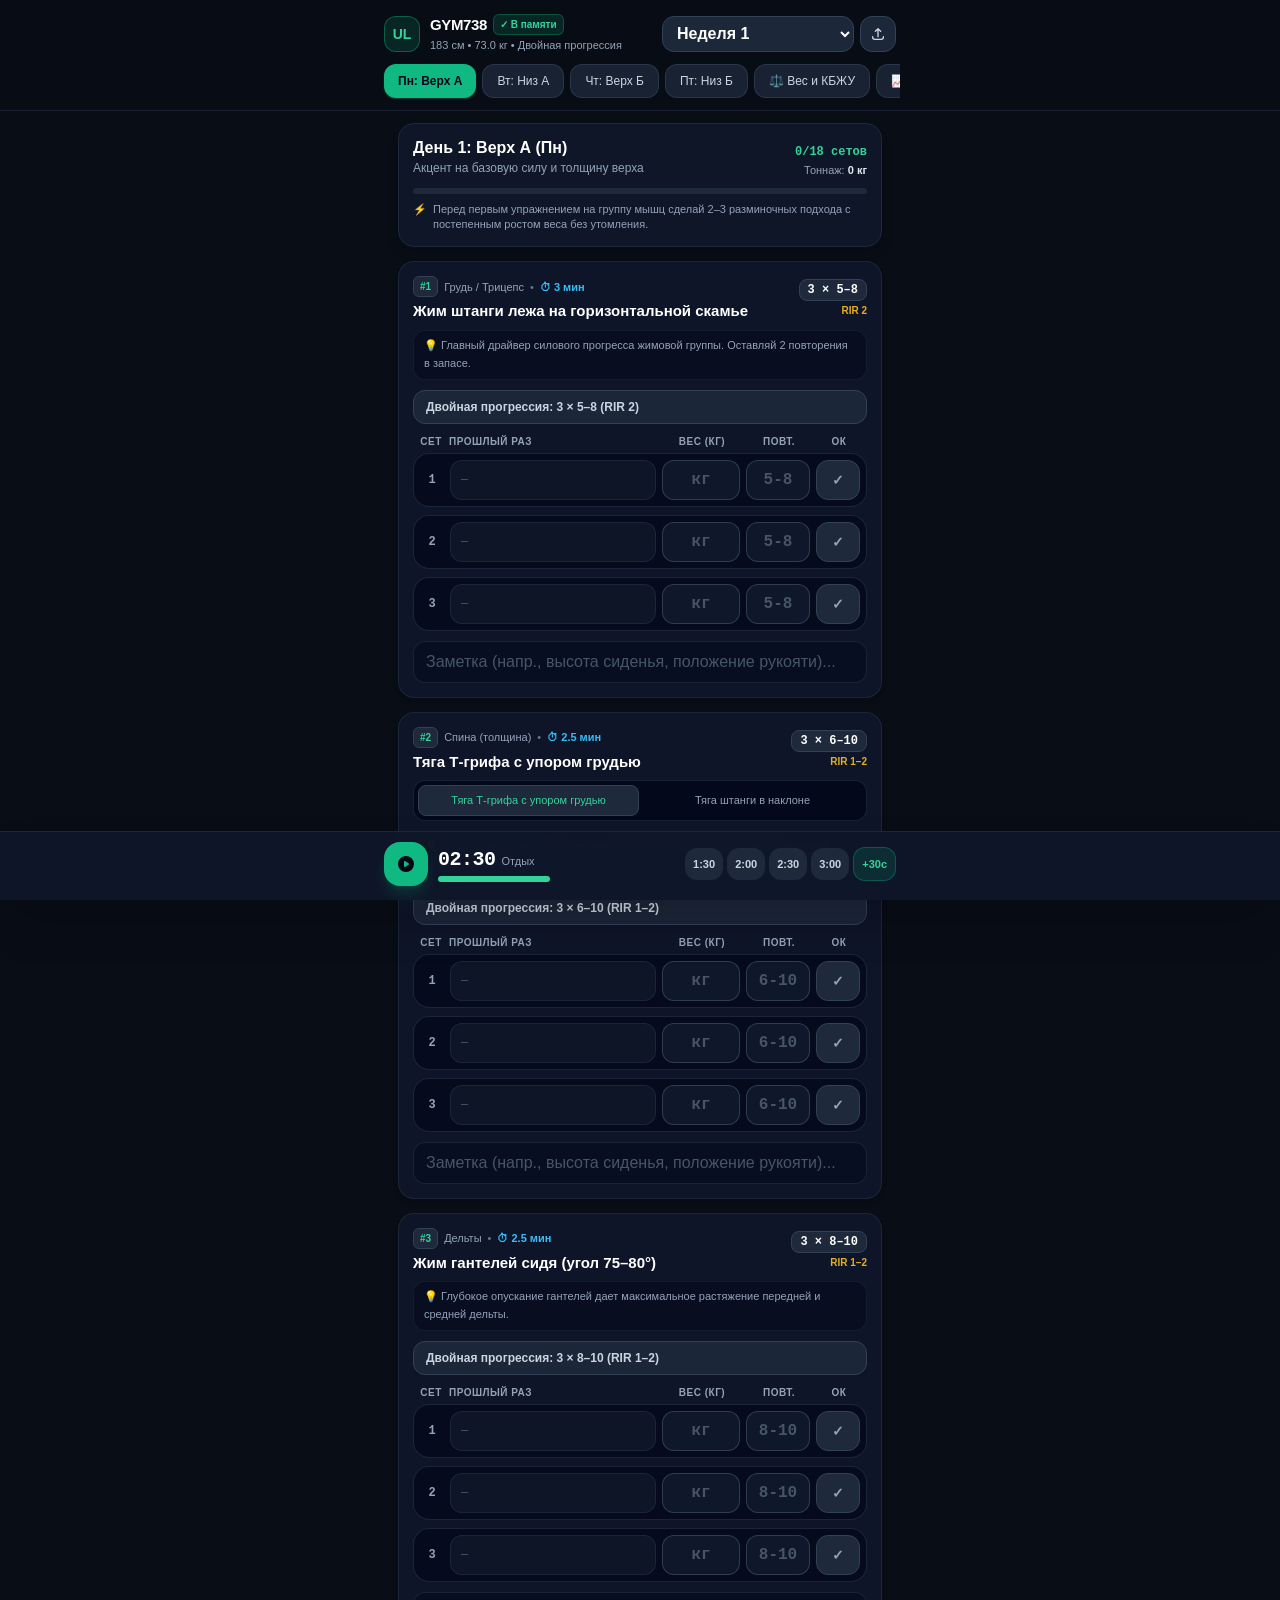
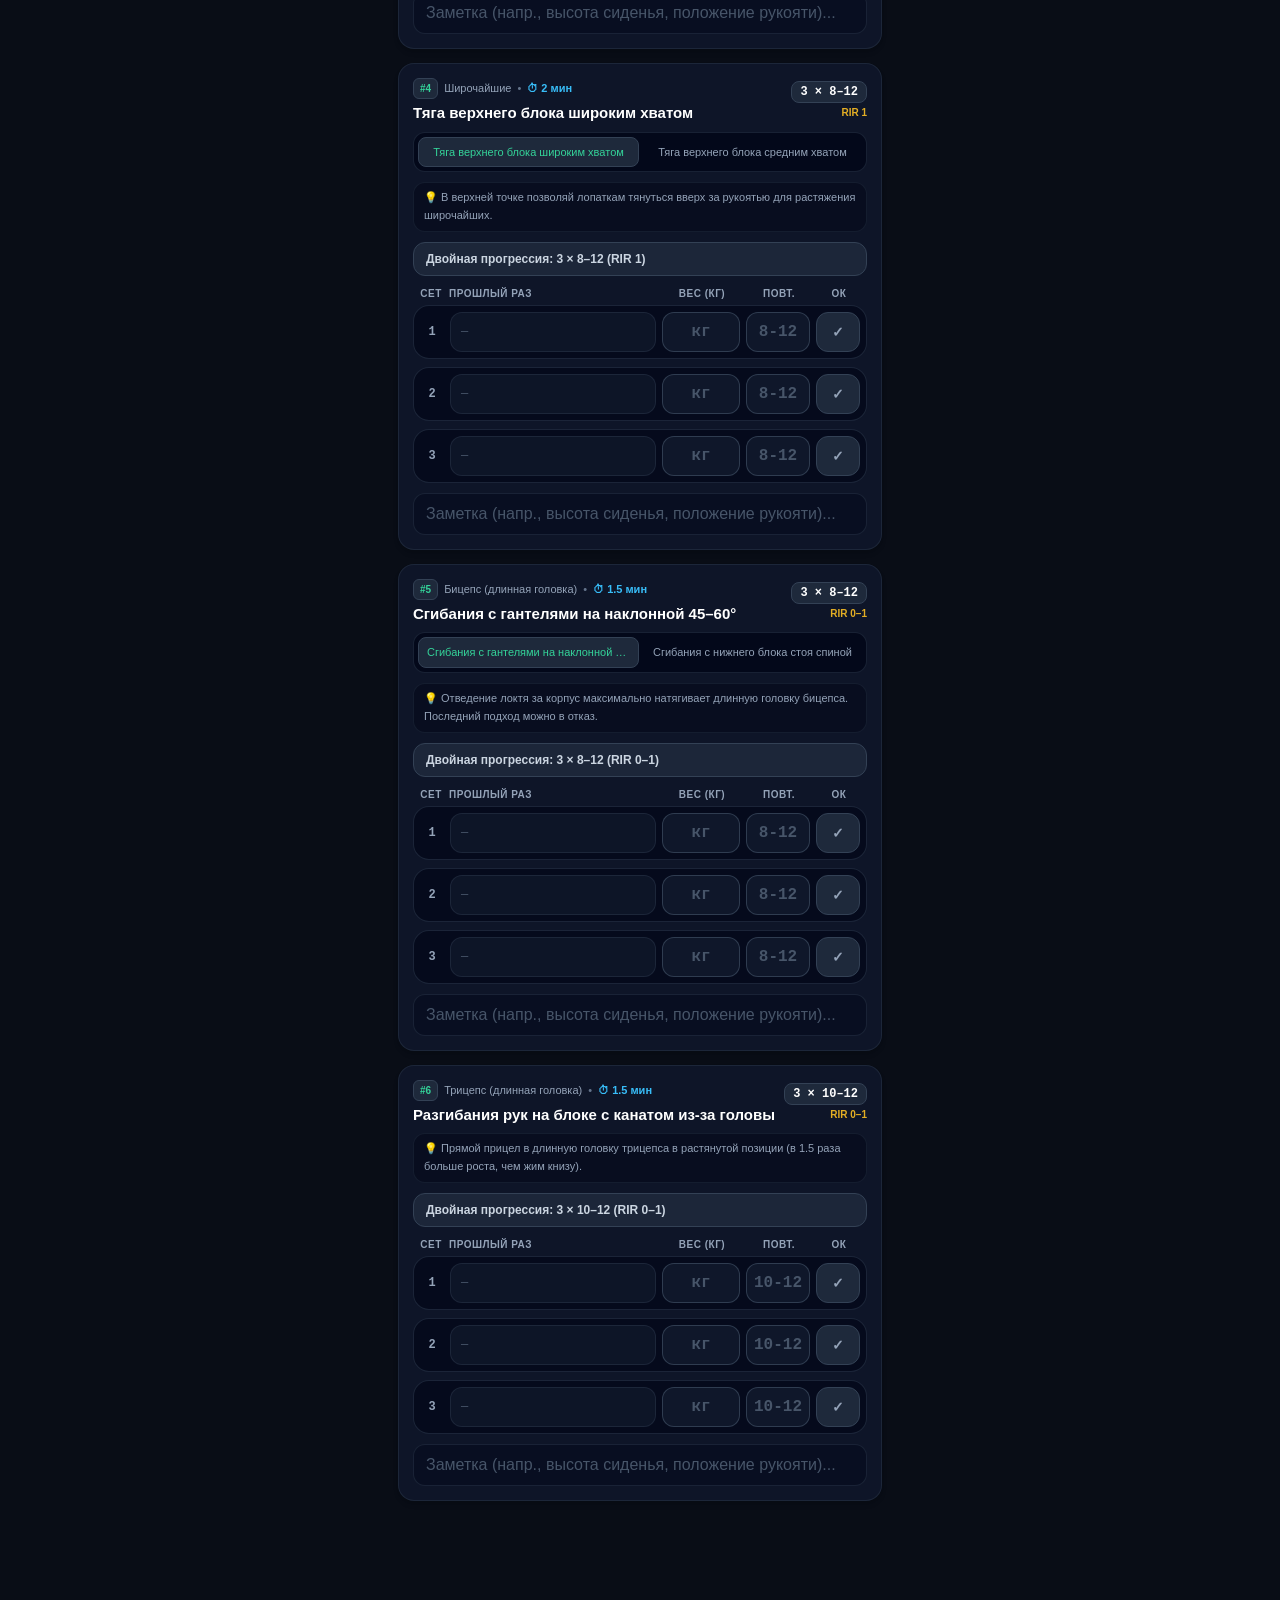
==== commit 6aeb9b76: "Adapt layout for iPhone 14 notch/safe-area, prevent iOS input auto-zoom, keep localStorage intact" ====
--- a/index.html
+++ b/index.html
@@ -6,7 +6,7 @@
   <meta name="apple-mobile-web-app-capable" content="yes" />
   <meta name="apple-mobile-web-app-status-bar-style" content="black-translucent" />
   <meta name="apple-mobile-web-app-title" content="GYM738" />
-  <meta name="theme-color" content="#0f172a" />
+  <meta name="theme-color" content="#090d16" />
   <meta name="robots" content="noindex, nofollow" />
   <link rel="apple-touch-icon" href="apple-touch-icon.png" />
   <link rel="icon" type="image/png" href="apple-touch-icon.png" />
@@ -16,14 +16,48 @@
   <style>
     :root {
       color-scheme: dark;
-    }
-    body {
+      --safe-top: env(safe-area-inset-top, 0px);
+      --safe-bottom: env(safe-area-inset-bottom, 0px);
+    }
+    html, body {
       background-color: #090d16;
       color: #f1f5f9;
-      font-family: -apple-system, BlinkMacSystemFont, "SF Pro Text", "Segoe UI", Roboto, Helvetica, Arial, sans-serif;
+      font-family: -apple-system, BlinkMacSystemFont, "SF Pro Display", "SF Pro Text", "Segoe UI", Roboto, Helvetica, Arial, sans-serif;
       -webkit-tap-highlight-color: transparent;
-      padding-bottom: calc(6.5rem + env(safe-area-inset-bottom));
-    }
+      -webkit-touch-callout: none;
+      overscroll-behavior-y: none;
+    }
+    body {
+      /* Запас снизу под плавающий таймер + полоску Home Indicator на iPhone 14 */
+      padding-bottom: calc(7.5rem + max(var(--safe-bottom), 20px));
+    }
+
+    /* Шапка с учетом «брови» / Dynamic Island на iPhone 14 (47px–59px) */
+    .ios-header {
+      padding-top: max(calc(var(--safe-top) + 8px), 14px);
+    }
+    @media all and (display-mode: standalone) {
+      .ios-header {
+        /* Гарантированный отступ под бровь iPhone 14 даже если env() при холодном старте = 0 */
+        padding-top: max(calc(var(--safe-top) + 8px), 52px);
+      }
+    }
+
+    /* Нижний бар таймера с учетом полоски Home Indicator на iPhone 14 */
+    .ios-bottom-bar {
+      padding-bottom: max(calc(var(--safe-bottom) + 6px), 14px);
+    }
+    @media all and (display-mode: standalone) {
+      .ios-bottom-bar {
+        padding-bottom: max(calc(var(--safe-bottom) + 4px), 28px);
+      }
+    }
+
+    /* Важно для iOS: шрифт 16px в полях ввода отключает авто-зум экрана при нажатии на Айфоне */
+    input, select, textarea {
+      font-size: 16px !important;
+    }
+
     input[type="number"]::-webkit-inner-spin-button,
     input[type="number"]::-webkit-outer-spin-button {
       -webkit-appearance: none;
@@ -40,35 +74,35 @@
       scrollbar-width: none;
     }
     .set-done {
-      background: linear-gradient(90deg, rgba(16, 185, 129, 0.14) 0%, rgba(16, 185, 129, 0.04) 100%);
-      border-color: rgba(16, 185, 129, 0.35) !important;
+      background: linear-gradient(90deg, rgba(16, 185, 129, 0.16) 0%, rgba(16, 185, 129, 0.05) 100%);
+      border-color: rgba(16, 185, 129, 0.4) !important;
     }
   </style>
 </head>
 <body class="min-h-screen selection:bg-emerald-500 selection:text-slate-950">
 
-  <!-- Top Sticky Header -->
-  <header class="sticky top-0 z-30 bg-[#090d16]/90 backdrop-blur-md border-b border-slate-800/80 px-3 pt-3 pb-2">
+  <!-- Top Sticky Header (адаптирован под бровь iPhone 14) -->
+  <header class="ios-header sticky top-0 z-30 bg-[#090d16]/95 backdrop-blur-xl border-b border-slate-800/80 px-3.5 pb-2.5">
     <div class="max-w-lg mx-auto">
       <div class="flex items-center justify-between gap-2 mb-2.5">
-        <div class="flex items-center gap-2">
-          <div class="w-8 h-8 rounded-lg bg-emerald-500/15 border border-emerald-500/40 flex items-center justify-center text-emerald-400 font-bold text-sm">
+        <div class="flex items-center gap-2.5 min-w-0">
+          <div class="w-9 h-9 shrink-0 rounded-xl bg-emerald-500/15 border border-emerald-500/40 flex items-center justify-center text-emerald-400 font-extrabold text-sm shadow-inner">
             UL
           </div>
-          <div>
-            <div class="flex items-center gap-1.5">
-              <h1 class="text-sm font-bold tracking-tight text-white leading-none">GYM738 • Upper/Lower</h1>
-              <span id="saveStatusBadge" class="px-1.5 py-0.5 rounded bg-emerald-500/15 border border-emerald-500/30 text-[10px] font-semibold text-emerald-400">✓ Автосохранение</span>
+          <div class="min-w-0">
+            <div class="flex items-center gap-1.5 flex-wrap">
+              <h1 class="text-[15px] font-bold tracking-tight text-white leading-none">GYM738</h1>
+              <span id="saveStatusBadge" class="px-1.5 py-0.5 rounded-md bg-emerald-500/15 border border-emerald-500/30 text-[10px] font-semibold text-emerald-400">✓ В памяти</span>
             </div>
-            <p class="text-[11px] text-slate-400 mt-0.5">183 см • <span id="headerCurrentWeight">73.0</span> кг • Двойная прогрессия</p>
+            <p class="text-[11px] text-slate-400 mt-0.5 truncate">183 см • <span id="headerCurrentWeight">73.0</span> кг • Двойная прогрессия</p>
           </div>
         </div>
 
         <!-- Week selector + Backup menu -->
-        <div class="flex items-center gap-1.5">
-          <select id="weekSelect" onchange="changeWeek(this.value)" class="bg-slate-800/90 text-white text-xs font-semibold rounded-lg px-2.5 py-1.5 border border-slate-700 focus:outline-none focus:border-emerald-500">
+        <div class="flex items-center gap-1.5 shrink-0">
+          <select id="weekSelect" onchange="changeWeek(this.value)" class="bg-slate-800/95 text-white font-semibold rounded-xl px-2.5 py-1.5 border border-slate-700 focus:outline-none focus:border-emerald-500 h-9">
           </select>
-          <button onclick="openDataModal()" title="Экспорт / Сохранение" class="p-1.5 rounded-lg bg-slate-800/90 border border-slate-700 text-slate-300 hover:text-white active:scale-95 transition">
+          <button onclick="openDataModal()" title="Бэкап и таблица" class="w-9 h-9 rounded-xl bg-slate-800/95 border border-slate-700 text-slate-300 hover:text-white active:scale-95 transition flex items-center justify-center">
             <svg class="w-4 h-4" fill="none" stroke="currentColor" viewBox="0 0 24 24">
               <path stroke-linecap="round" stroke-linejoin="round" stroke-width="2" d="M4 16v1a3 3 0 003 3h10a3 3 0 003-3v-1m-4-8l-4-4m0 0L8 8m4-4v12"/>
             </svg>
@@ -76,24 +110,24 @@
         </div>
       </div>
 
-      <!-- Navigation Tabs -->
-      <div class="flex gap-1.5 overflow-x-auto no-scrollbar pb-0.5" id="dayTabs">
-        <button onclick="selectTab('upperA')" id="tab-upperA" class="tab-btn shrink-0 px-3 py-1.5 rounded-lg text-xs font-semibold transition">
+      <!-- Navigation Tabs (крупные кнопки под большой палец на iPhone 14) -->
+      <div class="flex gap-1.5 overflow-x-auto no-scrollbar pb-0.5 -mx-1 px-1" id="dayTabs">
+        <button onclick="selectTab('upperA')" id="tab-upperA" class="tab-btn shrink-0 px-3.5 py-2 rounded-xl text-xs font-semibold transition">
           Пн: Верх А
         </button>
-        <button onclick="selectTab('lowerA')" id="tab-lowerA" class="tab-btn shrink-0 px-3 py-1.5 rounded-lg text-xs font-semibold transition">
+        <button onclick="selectTab('lowerA')" id="tab-lowerA" class="tab-btn shrink-0 px-3.5 py-2 rounded-xl text-xs font-semibold transition">
           Вт: Низ А
         </button>
-        <button onclick="selectTab('upperB')" id="tab-upperB" class="tab-btn shrink-0 px-3 py-1.5 rounded-lg text-xs font-semibold transition">
+        <button onclick="selectTab('upperB')" id="tab-upperB" class="tab-btn shrink-0 px-3.5 py-2 rounded-xl text-xs font-semibold transition">
           Чт: Верх Б
         </button>
-        <button onclick="selectTab('lowerB')" id="tab-lowerB" class="tab-btn shrink-0 px-3 py-1.5 rounded-lg text-xs font-semibold transition">
+        <button onclick="selectTab('lowerB')" id="tab-lowerB" class="tab-btn shrink-0 px-3.5 py-2 rounded-xl text-xs font-semibold transition">
           Пт: Низ Б
         </button>
-        <button onclick="selectTab('nutrition')" id="tab-nutrition" class="tab-btn shrink-0 px-3 py-1.5 rounded-lg text-xs font-semibold transition">
+        <button onclick="selectTab('nutrition')" id="tab-nutrition" class="tab-btn shrink-0 px-3.5 py-2 rounded-xl text-xs font-semibold transition">
           ⚖️ Вес и КБЖУ
         </button>
-        <button onclick="selectTab('stats')" id="tab-stats" class="tab-btn shrink-0 px-3 py-1.5 rounded-lg text-xs font-semibold transition">
+        <button onclick="selectTab('stats')" id="tab-stats" class="tab-btn shrink-0 px-3.5 py-2 rounded-xl text-xs font-semibold transition">
           📈 Сводка
         </button>
       </div>
@@ -101,62 +135,65 @@
   </header>
 
   <!-- Main Content Container -->
-  <main class="max-w-lg mx-auto px-3 pt-3" id="mainContainer">
+  <main class="max-w-lg mx-auto px-3.5 pt-3" id="mainContainer">
   </main>
 
-  <!-- Floating Bottom Rest Timer Bar -->
-  <div class="fixed bottom-0 inset-x-0 z-40 bg-slate-900/95 backdrop-blur-lg border-t border-slate-800 px-3 py-2.5" style="padding-bottom: calc(0.65rem + env(safe-area-inset-bottom));">
+  <!-- Floating Bottom Rest Timer Bar (с учетом полоски Home на iPhone 14) -->
+  <div class="ios-bottom-bar fixed bottom-0 inset-x-0 z-40 bg-slate-900/95 backdrop-blur-xl border-t border-slate-800/90 px-3.5 pt-2.5 shadow-2xl">
     <div class="max-w-lg mx-auto flex items-center justify-between gap-2">
       <div class="flex items-center gap-2.5">
-        <button id="timerToggleBtn" onclick="toggleTimer()" class="w-10 h-10 rounded-xl bg-emerald-500 text-slate-950 font-bold flex items-center justify-center shadow-lg shadow-emerald-500/20 active:scale-95 transition">
+        <button id="timerToggleBtn" onclick="toggleTimer()" class="w-11 h-11 rounded-2xl bg-emerald-500 text-slate-950 font-bold flex items-center justify-center shadow-lg shadow-emerald-500/20 active:scale-90 transition">
           <svg id="timerPlayIcon" class="w-5 h-5" fill="currentColor" viewBox="0 0 20 20">
             <path fill-rule="evenodd" d="M10 18a8 8 0 100-16 8 8 0 000 16zM9.555 7.168A1 1 0 008 8v4a1 1 0 001.555.832l3-2a1 1 0 000-1.664l-3-2z" clip-rule="evenodd"/>
           </svg>
         </button>
         <div>
           <div class="flex items-baseline gap-1.5">
-            <span id="timerDisplay" class="font-mono text-xl font-bold text-white tabular-nums tracking-tight">02:30</span>
-            <span id="timerStatusLabel" class="text-[11px] text-slate-400">Таймер отдыха</span>
+            <span id="timerDisplay" class="font-mono text-xl font-extrabold text-white tabular-nums tracking-tight">02:30</span>
+            <span id="timerStatusLabel" class="text-[11px] text-slate-400">Отдых</span>
           </div>
-          <div class="w-32 h-1 bg-slate-800 rounded-full overflow-hidden mt-0.5">
+          <div class="w-28 h-1.5 bg-slate-800 rounded-full overflow-hidden mt-0.5">
             <div id="timerProgressBar" class="h-full bg-emerald-400 transition-all duration-300" style="width: 100%"></div>
           </div>
         </div>
       </div>
 
-      <!-- Quick preset buttons -->
+      <!-- Quick preset buttons + Dismiss Keyboard button -->
       <div class="flex items-center gap-1">
-        <button onclick="setTimerPreset(90)" class="px-2 py-1.5 rounded-lg bg-slate-800 hover:bg-slate-700 text-[11px] font-medium text-slate-300 active:scale-95">1:30</button>
-        <button onclick="setTimerPreset(120)" class="px-2 py-1.5 rounded-lg bg-slate-800 hover:bg-slate-700 text-[11px] font-medium text-slate-300 active:scale-95">2:00</button>
-        <button onclick="setTimerPreset(150)" class="px-2 py-1.5 rounded-lg bg-slate-800 hover:bg-slate-700 text-[11px] font-medium text-slate-300 active:scale-95">2:30</button>
-        <button onclick="setTimerPreset(180)" class="px-2 py-1.5 rounded-lg bg-slate-800 hover:bg-slate-700 text-[11px] font-medium text-slate-300 active:scale-95">3:00</button>
-        <button onclick="adjustTimer(30)" class="px-2 py-1.5 rounded-lg bg-slate-800/70 border border-slate-700 text-[11px] font-semibold text-emerald-400 active:scale-95">+30с</button>
+        <button onclick="setTimerPreset(90)" class="px-2 py-2 rounded-xl bg-slate-800 active:bg-slate-700 text-[11px] font-semibold text-slate-300 active:scale-95">1:30</button>
+        <button onclick="setTimerPreset(120)" class="px-2 py-2 rounded-xl bg-slate-800 active:bg-slate-700 text-[11px] font-semibold text-slate-300 active:scale-95">2:00</button>
+        <button onclick="setTimerPreset(150)" class="px-2 py-2 rounded-xl bg-slate-800 active:bg-slate-700 text-[11px] font-semibold text-slate-300 active:scale-95">2:30</button>
+        <button onclick="setTimerPreset(180)" class="px-2 py-2 rounded-xl bg-slate-800 active:bg-slate-700 text-[11px] font-semibold text-slate-300 active:scale-95">3:00</button>
+        <button onclick="adjustTimer(30)" class="px-2 py-2 rounded-xl bg-emerald-500/15 border border-emerald-500/30 text-[11px] font-bold text-emerald-400 active:scale-95">+30с</button>
       </div>
     </div>
   </div>
 
   <!-- Data / Backup / Export Modal -->
-  <div id="dataModal" class="fixed inset-0 z-50 hidden bg-black/75 backdrop-blur-sm flex items-center justify-center p-4">
-    <div class="bg-slate-900 border border-slate-800 rounded-2xl max-w-md w-full p-4 space-y-3 shadow-2xl">
-      <div class="flex items-center justify-between border-b border-slate-800 pb-2.5">
-        <h3 class="text-sm font-bold text-white">Резервная копия и Экспорт в таблицу</h3>
-        <button onclick="closeDataModal()" class="text-slate-400 hover:text-white p-1">✕</button>
+  <div id="dataModal" class="fixed inset-0 z-50 hidden bg-black/80 backdrop-blur-sm flex items-center justify-center p-4">
+    <div class="bg-slate-900 border border-slate-800 rounded-3xl max-w-md w-full p-5 space-y-3.5 shadow-2xl">
+      <div class="flex items-center justify-between border-b border-slate-800 pb-3">
+        <h3 class="text-base font-bold text-white">Сохранение и резервная копия</h3>
+        <button onclick="closeDataModal()" class="w-8 h-8 rounded-full bg-slate-800 text-slate-400 hover:text-white flex items-center justify-center">✕</button>
       </div>
       <p class="text-xs text-slate-400 leading-relaxed">
-        Все твои записи автоматически сохраняются в памяти телефона (<code class="text-emerald-400">localStorage</code>). Здесь можно выгрузить CSV-таблицу для Excel / Google Sheets или сохранить резервную копию.
+        Все твои веса и повторы автоматически сохраняются в двойную память Айфона (<code class="text-emerald-400">localStorage + IndexedDB</code>). При обновлениях приложения данные <b>не стираются</b>.
       </p>
-      <div class="grid grid-cols-1 gap-2">
-        <button onclick="exportCSV()" class="w-full py-2.5 px-3 rounded-xl bg-emerald-500/15 border border-emerald-500/40 text-emerald-300 text-xs font-semibold hover:bg-emerald-500/25 transition flex items-center justify-center gap-2">
-          📊 Скачать таблицу тренировок (.CSV для Excel/Sheets)
+      <div class="grid grid-cols-1 gap-2.5">
+        <button onclick="exportCSV()" class="w-full py-3 px-4 rounded-2xl bg-emerald-500/15 border border-emerald-500/40 text-emerald-300 text-xs font-bold active:scale-98 transition flex items-center justify-center gap-2">
+          📊 Скачать таблицу тренировок (.CSV для Excel)
         </button>
-        <button onclick="exportJSON()" class="w-full py-2.5 px-3 rounded-xl bg-slate-800 border border-slate-700 text-slate-200 text-xs font-semibold hover:bg-slate-700 transition flex items-center justify-center gap-2">
-          💾 Скачать полный бэкап (.JSON)
+        <button onclick="exportJSON()" class="w-full py-3 px-4 rounded-2xl bg-slate-800 border border-slate-700 text-slate-200 text-xs font-semibold active:scale-98 transition flex items-center justify-center gap-2">
+          💾 Сохранить файл бэкапа (.JSON) на Айфон
         </button>
-        <label class="w-full py-2.5 px-3 rounded-xl bg-slate-800 border border-slate-700 text-slate-200 text-xs font-semibold hover:bg-slate-700 transition flex items-center justify-center gap-2 cursor-pointer">
-          📂 Загрузить бэкап (.JSON)
+        <label class="w-full py-3 px-4 rounded-2xl bg-slate-800 border border-slate-700 text-slate-200 text-xs font-semibold active:scale-98 transition flex items-center justify-center gap-2 cursor-pointer">
+          📂 Восстановить из бэкапа (.JSON)
           <input type="file" accept=".json" onchange="importJSON(event)" class="hidden" />
         </label>
-        <button onclick="resetAllData()" class="w-full py-2 px-3 rounded-xl bg-rose-500/10 border border-rose-500/30 text-rose-400 text-xs font-medium hover:bg-rose-500/20 transition mt-2">
+        <button onclick="forceAppUpdate()" class="w-full py-2.5 px-4 rounded-2xl bg-sky-500/15 border border-sky-500/30 text-sky-300 text-xs font-semibold active:scale-98 transition flex items-center justify-center gap-2">
+          🔄 Обновить дизайн (все записи сохранятся)
+        </button>
+        <button onclick="resetAllData()" class="w-full py-2.5 px-4 rounded-2xl bg-rose-500/10 border border-rose-500/30 text-rose-400 text-xs font-medium active:scale-98 transition mt-1">
           Очистить все записи
         </button>
       </div>
@@ -292,7 +329,7 @@
             restSec: 150,
             restLabel: '2.5 мин',
             muscle: 'Квадрицепс',
-            note: 'Узкая или средняя постановка ног в нижней части платформы для максимального сгибания колена.'
+            note: 'Узкая или средняя постановка ног в нижней части платформы для максимального сгибание колена.'
           },
           {
             id: 'la_seated_curl',
@@ -504,12 +541,12 @@
     // ==========================================
     // 2. СОСТОЯНИЕ И ДВОЙНОЕ ХРАНИЛИЩЕ (LOCALSTORAGE + INDEXEDDB)
     // ==========================================
+    // Ключи хранилища неизменны — все введенные ранее данные полностью сохраняются!
     const STORAGE_KEY = 'gym738_tracker_v1';
     const IDB_NAME = 'gym738_idb';
     const IDB_STORE = 'state_store';
     let state = loadState();
 
-    // Запрашиваем у iOS / браузера защищенное постоянное хранилище
     if (navigator.storage && navigator.storage.persist) {
       navigator.storage.persist().catch(() => {});
     }
@@ -558,14 +595,10 @@
         currentWeek: 1,
         currentTab: 'upperA',
         selectedVariants: {},
-        workouts: {}, // key: `w${week}_${exerciseId}_s${setIndex}` -> { weight: '', reps: '', done: false }
-        notes: {},    // key: `w${week}_${exerciseId}` -> string
-        bodyWeight: {
-          // key: `w${week}_d${dayIdx}` (dayIdx 1..7) -> number
-        },
-        dailyChecklist: {
-          // key: `YYYY-MM-DD` -> { kcal: false, protein: false, creatine: false }
-        }
+        workouts: {},
+        notes: {},
+        bodyWeight: {},
+        dailyChecklist: {}
       };
     }
 
@@ -588,11 +621,11 @@
         const badge = document.getElementById('saveStatusBadge');
         if (badge) {
           badge.textContent = '💾 Сохранено';
-          badge.className = 'px-1.5 py-0.5 rounded bg-emerald-500 text-slate-950 text-[10px] font-bold transition';
+          badge.className = 'px-1.5 py-0.5 rounded-md bg-emerald-500 text-slate-950 text-[10px] font-bold transition';
           clearTimeout(saveFlashTimeout);
           saveFlashTimeout = setTimeout(() => {
             badge.textContent = '✓ В памяти';
-            badge.className = 'px-1.5 py-0.5 rounded bg-emerald-500/15 border border-emerald-500/30 text-[10px] font-semibold text-emerald-400 transition';
+            badge.className = 'px-1.5 py-0.5 rounded-md bg-emerald-500/15 border border-emerald-500/30 text-[10px] font-semibold text-emerald-400 transition';
           }, 900);
         }
       } catch (e) {
@@ -631,32 +664,27 @@
       if (isDeload) {
         return {
           type: 'deload',
-          badge: '🔄 DELOAD НЕДЕЛЯ',
-          color: 'text-sky-300 bg-sky-500/15 border-sky-500/30',
-          advice: 'Снизь рабочий вес на 15–20% от прошлой недели и сделай 2 подхода вместо 3–4 без отказа.'
+          badge: '🔄 DELOAD НЕДЕЛЯ (-15..20% веса)',
+          color: 'text-sky-300 bg-sky-500/15 border-sky-500/30'
         };
       }
 
-      // Check current week sets
       let curSets = [];
       for (let s = 1; s <= ex.sets; s++) {
         curSets.push(getSetData(week, ex.id, s));
       }
       const filledCur = curSets.filter(s => s.reps !== '' && Number(s.reps) > 0);
 
-      // Check if all sets in current week hit or exceeded maxReps
       if (filledCur.length === ex.sets && filledCur.every(s => Number(s.reps) >= range.max)) {
         const w = Number(filledCur[0].weight) || 0;
-        const nextW = w > 0 ? `${w + 2.5} кг` : 'больший вес';
+        const nextW = w > 0 ? ` (${w + 2.5} кг)` : '';
         return {
           type: 'levelup',
-          badge: '🚀 ВЕРХ ЗАКРЫТ! +ВЕС НА СЛЕД. НЕДЕЛЕ',
-          color: 'text-emerald-300 bg-emerald-500/20 border-emerald-500/40',
-          advice: `Ты закрыл все ${ex.sets} подхода по ${range.max} повторений! На следующей тренировке бери ${nextW} и начинай с ${range.min} повторений.`
+          badge: `🚀 ВЕРХ ЗАКРЫТ! На след. неделе +вес${nextW}`,
+          color: 'text-emerald-300 bg-emerald-500/20 border-emerald-500/40'
         };
       }
 
-      // Look at previous week (if week > 1, skip deload week if current is week 9)
       const prevWeek = (week > 1 && (week - 1) % 8 === 0 && week > 2) ? week - 2 : week - 1;
       if (prevWeek >= 1) {
         let prevSets = [];
@@ -674,15 +702,13 @@
             return {
               type: 'increase_weight_now',
               badge: `🔥 ПОВЫШАЙ ВЕС СЕГОДНЯ (${suggestedWeight ? suggestedWeight + ' кг' : '+2–2.5 кг'})`,
-              color: 'text-amber-300 bg-amber-500/20 border-amber-500/40',
-              advice: `На Неделе ${prevWeek} ты закрыл верх (${prevWeight} кг × ${prevRepsStr}). Сегодня ставь новый вес и целься в ${range.min} повторений!`
+              color: 'text-amber-300 bg-amber-500/20 border-amber-500/40'
             };
           } else {
             return {
               type: 'add_rep',
-              badge: `🎯 ЦЕЛЬ: +1 ПОВТОР (Было: ${prevWeight} кг × ${prevRepsStr})`,
-              color: 'text-indigo-300 bg-indigo-500/15 border-indigo-500/30',
-              advice: `Оставь вес ${prevWeight} кг и постарайся прибавить хотя бы +1 повторение в любом из подходов до верхней границы (${range.max}).`
+              badge: `🎯 Цель: +1 повтор (Было: ${prevWeight} кг × ${prevRepsStr})`,
+              color: 'text-indigo-300 bg-indigo-500/15 border-indigo-500/30'
             };
           }
         }
@@ -691,13 +717,12 @@
       return {
         type: 'start',
         badge: `Двойная прогрессия: ${ex.sets} × ${range.min}–${range.max} (${ex.rir})`,
-        color: 'text-slate-300 bg-slate-800/90 border-slate-700',
-        advice: `Подбери рабочий вес так, чтобы 1-й подход сделать на ~${range.max} раз с запасом (${ex.rir}).`
+        color: 'text-slate-300 bg-slate-800/90 border-slate-700'
       };
     }
 
     // ==========================================
-    // 4. РЕНДЕРИНГ ИНТЕРФЕЙСА
+    // 4. РЕНДЕРИНГ ИНТЕРФЕЙСА ПОД IPHONE 14
     // ==========================================
     function initWeekSelect() {
       const sel = document.getElementById('weekSelect');
@@ -705,7 +730,7 @@
       for (let w = 1; w <= 16; w++) {
         const opt = document.createElement('option');
         opt.value = w;
-        opt.textContent = (w % 8 === 0) ? `Неделя ${w} (Deload 🔄)` : `Неделя ${w}`;
+        opt.textContent = (w % 8 === 0) ? `Неделя ${w} (Deload)` : `Неделя ${w}`;
         if (w === Number(state.currentWeek)) opt.selected = true;
         sel.appendChild(opt);
       }
@@ -721,6 +746,7 @@
       state.currentTab = tabId;
       saveState();
       render();
+      window.scrollTo({ top: 0, behavior: 'smooth' });
     }
 
     function selectVariant(exId, idx) {
@@ -743,9 +769,9 @@
         const btn = document.getElementById(`tab-${t}`);
         if (!btn) return;
         if (t === state.currentTab) {
-          btn.className = 'tab-btn shrink-0 px-3 py-1.5 rounded-lg text-xs font-bold bg-emerald-500 text-slate-950 shadow-sm shadow-emerald-500/30 transition';
+          btn.className = 'tab-btn shrink-0 px-3.5 py-2 rounded-xl text-xs font-bold bg-emerald-500 text-slate-950 shadow-sm shadow-emerald-500/30 transition';
         } else {
-          btn.className = 'tab-btn shrink-0 px-3 py-1.5 rounded-lg text-xs font-medium bg-slate-800/80 text-slate-300 hover:text-white border border-slate-700/70 transition';
+          btn.className = 'tab-btn shrink-0 px-3.5 py-2 rounded-xl text-xs font-medium bg-slate-800/80 text-slate-300 active:bg-slate-700 border border-slate-700/70 transition';
         }
       });
     }
@@ -755,7 +781,6 @@
       const week = Number(state.currentWeek);
       const prevWeek = (week > 1 && (week - 1) % 8 === 0 && week > 2) ? week - 2 : week - 1;
 
-      // Count completed sets today
       let totalSets = 0;
       let doneSets = 0;
       let totalVolume = 0;
@@ -774,28 +799,27 @@
 
       let html = `
         <!-- Day Summary Card -->
-        <div class="bg-slate-900/90 border border-slate-800 rounded-2xl p-3.5 mb-3 shadow-lg">
+        <div class="bg-slate-900/95 border border-slate-800 rounded-2xl p-3.5 mb-3.5 shadow-lg">
           <div class="flex items-start justify-between gap-2">
             <div>
-              <h2 class="text-base font-bold text-white">${day.title}</h2>
+              <h2 class="text-base font-bold text-white leading-tight">${day.title}</h2>
               <p class="text-xs text-slate-400 mt-0.5">${day.subtitle}</p>
             </div>
             <div class="text-right shrink-0">
-              <span class="text-xs font-mono font-bold text-emerald-400">${doneSets}/${totalSets} подходов</span>
+              <span class="text-xs font-mono font-bold text-emerald-400">${doneSets}/${totalSets} сетов</span>
               <div class="text-[11px] text-slate-400">Тоннаж: <b class="text-slate-200">${totalVolume.toLocaleString('ru-RU')} кг</b></div>
             </div>
           </div>
-          <!-- Progress bar -->
           <div class="w-full h-1.5 bg-slate-800 rounded-full overflow-hidden mt-2.5">
             <div class="h-full bg-emerald-500 transition-all duration-300" style="width: ${pct}%"></div>
           </div>
-          <p class="text-[11px] text-slate-400 mt-2 flex items-start gap-1.5">
+          <p class="text-[11px] text-slate-400 mt-2 flex items-start gap-1.5 leading-snug">
             <span class="text-amber-400 shrink-0">⚡</span>
             <span>${day.warmupNote}</span>
           </p>
         </div>
 
-        <div class="space-y-3">
+        <div class="space-y-3.5">
       `;
 
       day.exercises.forEach((ex, idx) => {
@@ -808,30 +832,30 @@
           <div class="bg-slate-900/95 border border-slate-800/90 rounded-2xl p-3.5 shadow-md" id="card-${ex.id}">
             <!-- Exercise Header -->
             <div class="flex items-start justify-between gap-2 mb-2">
-              <div class="flex-1">
+              <div class="flex-1 min-w-0">
                 <div class="flex items-center gap-1.5 flex-wrap">
-                  <span class="px-1.5 py-0.5 rounded bg-slate-800 text-[10px] font-bold text-emerald-400 border border-slate-700">#${idx + 1}</span>
+                  <span class="px-1.5 py-0.5 rounded-md bg-slate-800 text-[10px] font-bold text-emerald-400 border border-slate-700">#${idx + 1}</span>
                   <span class="text-[11px] font-medium text-slate-400">${ex.muscle}</span>
                   <span class="text-[11px] text-slate-500">•</span>
-                  <button onclick="setTimerPreset(${ex.restSec}, true)" class="text-[11px] font-semibold text-sky-400 hover:underline flex items-center gap-0.5">
-                    ⏱ Отдых ${ex.restLabel}
+                  <button onclick="setTimerPreset(${ex.restSec}, true)" class="text-[11px] font-semibold text-sky-400 active:opacity-70 flex items-center gap-0.5">
+                    ⏱ ${ex.restLabel}
                   </button>
                 </div>
-                <h3 class="text-sm font-bold text-white mt-1 leading-snug">${displayName}</h3>
+                <h3 class="text-[15px] font-bold text-white mt-1 leading-snug">${displayName}</h3>
               </div>
               <div class="text-right shrink-0">
-                <span class="inline-block px-2 py-0.5 rounded-md bg-slate-800 border border-slate-700 text-xs font-mono font-bold text-white">
+                <span class="inline-block px-2 py-0.5 rounded-lg bg-slate-800 border border-slate-700 text-xs font-mono font-bold text-white">
                   ${ex.sets} × ${range.min}–${range.max}
                 </span>
                 <div class="text-[10px] font-semibold text-amber-400/90 mt-0.5">${ex.rir}</div>
               </div>
             </div>
 
-            <!-- Variant Switcher if applicable -->
+            <!-- Variant Switcher -->
             ${ex.variants ? `
-              <div class="flex gap-1 mb-2.5 bg-slate-950/70 p-1 rounded-xl border border-slate-800/80">
+              <div class="flex gap-1 mb-2.5 bg-slate-950/80 p-1 rounded-xl border border-slate-800/80">
                 ${ex.variants.map((v, vIdx) => `
-                  <button onclick="selectVariant('${ex.id}', ${vIdx})" class="flex-1 py-1 px-2 rounded-lg text-[11px] font-medium transition truncate ${variantIdx === vIdx ? 'bg-slate-800 text-emerald-400 font-semibold border border-slate-700' : 'text-slate-400 hover:text-slate-200'}">
+                  <button onclick="selectVariant('${ex.id}', ${vIdx})" class="flex-1 py-1.5 px-2 rounded-lg text-[11px] font-medium transition truncate ${variantIdx === vIdx ? 'bg-slate-800 text-emerald-400 font-bold border border-slate-700' : 'text-slate-400'}">
                     ${v}
                   </button>
                 `).join('')}
@@ -839,26 +863,26 @@
             ` : ''}
 
             <!-- Biomechanics tip -->
-            <p class="text-[11px] text-slate-400 leading-relaxed mb-2.5 bg-slate-950/50 px-2.5 py-1.5 rounded-lg border border-slate-800/60">
+            <p class="text-[11px] text-slate-400 leading-relaxed mb-2.5 bg-slate-950/50 px-2.5 py-1.5 rounded-xl border border-slate-800/60">
               💡 ${ex.note}
             </p>
 
             <!-- Double Progression Status Banner -->
-            <div class="mb-2.5 px-2.5 py-1.5 rounded-xl border text-[11px] font-semibold flex items-center justify-between gap-2 ${prog.color}" id="prog-${ex.id}">
+            <div class="mb-2.5 px-3 py-2 rounded-xl border text-xs font-semibold flex items-center justify-between gap-2 ${prog.color}" id="prog-${ex.id}">
               <span>${prog.badge}</span>
             </div>
 
-            <!-- Sets Table Header -->
-            <div class="grid grid-cols-12 gap-1.5 text-[10px] font-semibold uppercase tracking-wider text-slate-400 px-1 mb-1">
-              <div class="col-span-1 text-center">Сет</div>
-              <div class="col-span-4">Прошлый раз</div>
-              <div class="col-span-3 text-center">Вес (кг)</div>
-              <div class="col-span-2 text-center">Повт.</div>
-              <div class="col-span-2 text-center">Готово</div>
+            <!-- Sets Table Header (адаптировано под 390px ширину iPhone 14) -->
+            <div class="flex items-center gap-1.5 text-[10px] font-semibold uppercase tracking-wider text-slate-400 px-1.5 mb-1">
+              <div class="w-6 text-center">Сет</div>
+              <div class="flex-1">Прошлый раз</div>
+              <div class="w-[78px] text-center">Вес (кг)</div>
+              <div class="w-[64px] text-center">Повт.</div>
+              <div class="w-[44px] text-center">ОК</div>
             </div>
 
             <!-- Sets Rows -->
-            <div class="space-y-1.5">
+            <div class="space-y-2">
         `;
 
         for (let s = 1; s <= ex.sets; s++) {
@@ -867,7 +891,6 @@
           const hasPrev = prev.weight !== '' || prev.reps !== '';
           const prevText = hasPrev ? `${prev.weight || 0} кг × ${prev.reps || 0}` : '—';
 
-          // Placeholder weight from previous week or from set 1 of current week
           const set1 = getSetData(week, ex.id, 1);
           const weightPlaceholder = prev.weight !== '' ? prev.weight : (set1.weight !== '' ? set1.weight : 'кг');
           const repsPlaceholder = prev.reps !== '' ? prev.reps : `${range.min}-${range.max}`;
@@ -875,54 +898,59 @@
           const isTopRep = cur.reps !== '' && Number(cur.reps) >= range.max;
 
           html += `
-            <div id="row-${ex.id}-${s}" class="grid grid-cols-12 gap-1.5 items-center p-1.5 rounded-xl border border-slate-800/90 bg-slate-950/60 transition ${cur.done ? 'set-done' : ''}">
+            <div id="row-${ex.id}-${s}" class="flex items-center gap-1.5 p-1.5 rounded-2xl border border-slate-800/90 bg-slate-950/70 transition ${cur.done ? 'set-done' : ''}">
               <!-- Set Number -->
-              <div class="col-span-1 text-center font-mono text-xs font-bold ${cur.done ? 'text-emerald-400' : 'text-slate-400'}">
+              <div class="w-6 text-center font-mono text-xs font-extrabold ${cur.done ? 'text-emerald-400' : 'text-slate-400'}">
                 ${s}
               </div>
 
               <!-- Previous Week (Tap to autofill) -->
-              <div class="col-span-4">
+              <div class="flex-1 min-w-0">
                 <button
+                  type="button"
                   onclick="copyFromPrev(${week}, '${ex.id}', ${s}, '${prev.weight}', '${prev.reps}', ${ex.restSec})"
-                  title="Нажми, чтобы скопировать вес с прошлой недели"
-                  class="w-full text-left px-2 py-1.5 rounded-lg bg-slate-900/90 border border-slate-800 text-[11px] font-mono ${hasPrev ? 'text-slate-300 hover:border-emerald-500/40 active:scale-95' : 'text-slate-600'} truncate transition"
+                  class="w-full h-10 text-left px-2.5 rounded-xl bg-slate-900/90 border border-slate-800/90 text-xs font-mono ${hasPrev ? 'text-slate-300 active:scale-95 active:border-emerald-500/50' : 'text-slate-600'} truncate transition flex items-center"
                 >
                   ${prevText}
                 </button>
               </div>
 
-              <!-- Weight Input -->
-              <div class="col-span-3">
+              <!-- Weight Input (16px font = no iOS zoom, 40px height) -->
+              <div class="w-[78px]">
                 <input
                   type="number"
                   step="0.5"
                   inputmode="decimal"
+                  enterkeyhint="done"
                   placeholder="${weightPlaceholder}"
                   value="${cur.weight}"
                   oninput="onSetInput(${week}, '${ex.id}', ${s}, 'weight', this.value)"
-                  class="w-full text-center font-mono text-sm font-bold bg-slate-900 border border-slate-700/80 rounded-lg py-1.5 text-white placeholder-slate-600 focus:outline-none focus:border-emerald-500"
+                  onkeydown="if(event.key==='Enter') this.blur()"
+                  class="w-full h-10 text-center font-mono font-bold bg-slate-900 border border-slate-700/90 rounded-xl px-1 text-white placeholder-slate-600 focus:outline-none focus:border-emerald-500"
                 />
               </div>
 
-              <!-- Reps Input -->
-              <div class="col-span-2">
+              <!-- Reps Input (16px font = no iOS zoom, 40px height) -->
+              <div class="w-[64px]">
                 <input
                   type="number"
                   step="1"
                   inputmode="numeric"
+                  enterkeyhint="done"
                   placeholder="${repsPlaceholder}"
                   value="${cur.reps}"
                   oninput="onSetInput(${week}, '${ex.id}', ${s}, 'reps', this.value)"
-                  class="w-full text-center font-mono text-sm font-bold bg-slate-900 border ${isTopRep ? 'border-emerald-500/60 text-emerald-300' : 'border-slate-700/80 text-white'} rounded-lg py-1.5 placeholder-slate-600 focus:outline-none focus:border-emerald-500"
+                  onkeydown="if(event.key==='Enter') this.blur()"
+                  class="w-full h-10 text-center font-mono font-bold bg-slate-900 border ${isTopRep ? 'border-emerald-500/70 text-emerald-300' : 'border-slate-700/90 text-white'} rounded-xl px-1 placeholder-slate-600 focus:outline-none focus:border-emerald-500"
                 />
               </div>
 
-              <!-- Complete Set & Start Rest Timer Button -->
-              <div class="col-span-2 flex justify-center">
+              <!-- Complete Set & Start Rest Timer Button (44x40px Apple HIG touch target) -->
+              <div class="w-[44px]">
                 <button
+                  type="button"
                   onclick="toggleSetDone(${week}, '${ex.id}', ${s}, ${ex.restSec})"
-                  class="w-full py-1.5 rounded-lg font-bold text-xs flex items-center justify-center transition active:scale-90 ${cur.done ? 'bg-emerald-500 text-slate-950 shadow-sm shadow-emerald-500/30' : 'bg-slate-800 text-slate-400 hover:text-white border border-slate-700'}"
+                  class="w-full h-10 rounded-xl font-bold text-sm flex items-center justify-center transition active:scale-90 ${cur.done ? 'bg-emerald-500 text-slate-950 shadow-md shadow-emerald-500/25' : 'bg-slate-800 text-slate-400 border border-slate-700'}"
                 >
                   ✓
                 </button>
@@ -938,13 +966,15 @@
             </div>
 
             <!-- Quick Note Input -->
-            <div class="mt-2">
+            <div class="mt-2.5">
               <input
                 type="text"
-                placeholder="Заметка (напр., высота сиденья, положение рукояти, легко/тяжело)..."
+                enterkeyhint="done"
+                placeholder="Заметка (напр., высота сиденья, положение рукояти)..."
                 value="${curNote.replace(/"/g, '&quot;')}"
                 oninput="onNoteInput('${noteKey}', this.value)"
-                class="w-full bg-transparent border-b border-slate-800 focus:border-emerald-500/60 text-[11px] text-slate-300 placeholder-slate-600 py-1 focus:outline-none"
+                onkeydown="if(event.key==='Enter') this.blur()"
+                class="w-full bg-slate-950/40 rounded-xl px-3 py-2 border border-slate-800/80 focus:border-emerald-500/60 text-slate-200 placeholder-slate-600 focus:outline-none"
               />
             </div>
           </div>
@@ -957,20 +987,6 @@
 
     function onSetInput(week, exId, setIdx, field, value) {
       setSetData(week, exId, setIdx, { [field]: value });
-      // Auto-propagate weight from set 1 to empty sets 2..N for convenience
-      if (field === 'weight' && setIdx === 1 && value !== '') {
-        const day = PROGRAM[state.currentTab];
-        const ex = day && day.exercises.find(e => e.id === exId);
-        if (ex) {
-          for (let s = 2; s <= ex.sets; s++) {
-            const other = getSetData(week, exId, s);
-            if (other.weight === '' && !other.done) {
-              // Just update placeholder visually or leave ready
-            }
-          }
-        }
-      }
-      // Refresh progression badge dynamically without losing input focus
       const day = PROGRAM[state.currentTab];
       if (day) {
         const ex = day.exercises.find(e => e.id === exId);
@@ -978,7 +994,7 @@
           const prog = evaluateProgression(week, ex);
           const progEl = document.getElementById(`prog-${ex.id}`);
           if (progEl) {
-            progEl.className = `mb-2.5 px-2.5 py-1.5 rounded-xl border text-[11px] font-semibold flex items-center justify-between gap-2 ${prog.color}`;
+            progEl.className = `mb-2.5 px-3 py-2 rounded-xl border text-xs font-semibold flex items-center justify-between gap-2 ${prog.color}`;
             progEl.innerHTML = `<span>${prog.badge}</span>`;
           }
         }
@@ -1001,6 +1017,9 @@
     }
 
     function toggleSetDone(week, exId, setIdx, restSec) {
+      if (document.activeElement && document.activeElement.tagName === 'INPUT') {
+        document.activeElement.blur();
+      }
       const cur = getSetData(week, exId, setIdx);
       const prevWeek = (week > 1 && (week - 1) % 8 === 0 && week > 2) ? week - 2 : week - 1;
       const prev = prevWeek >= 1 ? getSetData(prevWeek, exId, setIdx) : { weight: '', reps: '' };
@@ -1009,7 +1028,6 @@
       let nextWeight = cur.weight;
       let nextReps = cur.reps;
 
-      // If user tapped ✓ without typing weight, auto-fill from Set 1 or Previous Week
       if (nextWeight === '') {
         if (set1.weight !== '') nextWeight = set1.weight;
         else if (prev.weight !== '') nextWeight = prev.weight;
@@ -1032,13 +1050,12 @@
     }
 
     // ==========================================
-    // 5. ВКЛАДКА: ВЕС ТЕЛА И ПИТАНИЕ (2900–3000 ККАЛ)
+    // 5. ВКЛАДКА: ВЕС ТЕЛА И ПИТАНИЕ
     // ==========================================
     function renderNutrition() {
       const week = Number(state.currentWeek);
       const days = ['Пн', 'Вт', 'Ср', 'Чт', 'Пт', 'Сб', 'Вс'];
 
-      // Calculate current week average and previous week average
       const curWeights = [];
       const prevWeights = [];
       for (let d = 1; d <= 7; d++) {
@@ -1069,59 +1086,58 @@
       const todayChecks = state.dailyChecklist[todayKey] || { kcal: false, protein: false, creatine: false, shake: false };
 
       let html = `
-        <div class="space-y-3">
+        <div class="space-y-3.5">
           <!-- Daily Checklist Card -->
           <div class="bg-slate-900 border border-slate-800 rounded-2xl p-4 shadow-md">
-            <div class="flex items-center justify-between mb-2.5">
-              <h2 class="text-sm font-bold text-white">Ежедневный чек-лист (183 см / 73 кг)</h2>
+            <div class="flex items-center justify-between mb-3">
+              <h2 class="text-sm font-bold text-white">Чек-лист на день (183 см / 73 кг)</h2>
               <span class="text-[11px] font-mono text-slate-400">${todayKey}</span>
             </div>
-            <div class="grid grid-cols-2 gap-2">
-              <button onclick="toggleDailyCheck('${todayKey}', 'kcal')" class="p-2.5 rounded-xl border text-left transition ${todayChecks.kcal ? 'bg-emerald-500/15 border-emerald-500/40 text-emerald-300' : 'bg-slate-950 border-slate-800 text-slate-300'}">
+            <div class="grid grid-cols-2 gap-2.5">
+              <button onclick="toggleDailyCheck('${todayKey}', 'kcal')" class="p-3 rounded-2xl border text-left transition active:scale-95 ${todayChecks.kcal ? 'bg-emerald-500/15 border-emerald-500/40 text-emerald-300' : 'bg-slate-950 border-slate-800 text-slate-300'}">
                 <div class="text-xs font-bold flex items-center justify-between">
-                  <span>🔥 2900–3000 ккал</span>
+                  <span>🔥 2950 ккал</span>
                   <span>${todayChecks.kcal ? '✅' : '⬜'}</span>
                 </div>
-                <div class="text-[10px] text-slate-400 mt-0.5">Профицит +300–400 ккал</div>
+                <div class="text-[10px] text-slate-400 mt-1">Профицит +350 ккал</div>
               </button>
 
-              <button onclick="toggleDailyCheck('${todayKey}', 'protein')" class="p-2.5 rounded-xl border text-left transition ${todayChecks.protein ? 'bg-emerald-500/15 border-emerald-500/40 text-emerald-300' : 'bg-slate-950 border-slate-800 text-slate-300'}">
+              <button onclick="toggleDailyCheck('${todayKey}', 'protein')" class="p-3 rounded-2xl border text-left transition active:scale-95 ${todayChecks.protein ? 'bg-emerald-500/15 border-emerald-500/40 text-emerald-300' : 'bg-slate-950 border-slate-800 text-slate-300'}">
                 <div class="text-xs font-bold flex items-center justify-between">
-                  <span>🥩 125–145 г белка</span>
+                  <span>🥩 135 г белка</span>
                   <span>${todayChecks.protein ? '✅' : '⬜'}</span>
                 </div>
-                <div class="text-[10px] text-slate-400 mt-0.5">3–4 приема по 35 г</div>
+                <div class="text-[10px] text-slate-400 mt-1">120–145 г в сутки</div>
               </button>
 
-              <button onclick="toggleDailyCheck('${todayKey}', 'creatine')" class="p-2.5 rounded-xl border text-left transition ${todayChecks.creatine ? 'bg-emerald-500/15 border-emerald-500/40 text-emerald-300' : 'bg-slate-950 border-slate-800 text-slate-300'}">
+              <button onclick="toggleDailyCheck('${todayKey}', 'creatine')" class="p-3 rounded-2xl border text-left transition active:scale-95 ${todayChecks.creatine ? 'bg-emerald-500/15 border-emerald-500/40 text-emerald-300' : 'bg-slate-950 border-slate-800 text-slate-300'}">
                 <div class="text-xs font-bold flex items-center justify-between">
                   <span>⚡ Креатин 5 г</span>
                   <span>${todayChecks.creatine ? '✅' : '⬜'}</span>
                 </div>
-                <div class="text-[10px] text-slate-400 mt-0.5">Моногидрат каждый день</div>
+                <div class="text-[10px] text-slate-400 mt-1">Моногидрат ежедневно</div>
               </button>
 
-              <button onclick="toggleDailyCheck('${todayKey}', 'shake')" class="p-2.5 rounded-xl border text-left transition ${todayChecks.shake ? 'bg-emerald-500/15 border-emerald-500/40 text-emerald-300' : 'bg-slate-950 border-slate-800 text-slate-300'}">
+              <button onclick="toggleDailyCheck('${todayKey}', 'shake')" class="p-3 rounded-2xl border text-left transition active:scale-95 ${todayChecks.shake ? 'bg-emerald-500/15 border-emerald-500/40 text-emerald-300' : 'bg-slate-950 border-slate-800 text-slate-300'}">
                 <div class="text-xs font-bold flex items-center justify-between">
-                  <span>🥤 Коктейль 750 ккал</span>
+                  <span>🥤 Шейк 750 ккал</span>
                   <span>${todayChecks.shake ? '✅' : '⬜'}</span>
                 </div>
-                <div class="text-[10px] text-slate-400 mt-0.5">Молоко+банан+овсянка+паста</div>
+                <div class="text-[10px] text-slate-400 mt-1">Молоко+банан+овсянка</div>
               </button>
             </div>
 
-            <!-- Macros summary bar -->
-            <div class="grid grid-cols-3 gap-2 mt-3 pt-3 border-t border-slate-800/80 text-center">
+            <div class="grid grid-cols-3 gap-2 mt-3.5 pt-3 border-t border-slate-800/80 text-center">
               <div class="bg-slate-950/80 rounded-xl p-2 border border-slate-800">
-                <div class="text-[10px] text-slate-400">Белки (1.6–2 г/кг)</div>
+                <div class="text-[10px] text-slate-400">Белки</div>
                 <div class="text-xs font-bold text-emerald-400 mt-0.5">120–145 г</div>
               </div>
               <div class="bg-slate-950/80 rounded-xl p-2 border border-slate-800">
-                <div class="text-[10px] text-slate-400">Жиры (~1 г/кг)</div>
+                <div class="text-[10px] text-slate-400">Жиры</div>
                 <div class="text-xs font-bold text-amber-400 mt-0.5">75–85 г</div>
               </div>
               <div class="bg-slate-950/80 rounded-xl p-2 border border-slate-800">
-                <div class="text-[10px] text-slate-400">Углеводы (энергия)</div>
+                <div class="text-[10px] text-slate-400">Углеводы</div>
                 <div class="text-xs font-bold text-sky-400 mt-0.5">400–430 г</div>
               </div>
             </div>
@@ -1130,36 +1146,35 @@
           <!-- Morning Body Weight Tracker -->
           <div class="bg-slate-900 border border-slate-800 rounded-2xl p-4 shadow-md">
             <div class="flex items-center justify-between mb-1">
-              <h2 class="text-sm font-bold text-white">Утренний вес натощак — Неделя ${week}</h2>
+              <h2 class="text-sm font-bold text-white">Утренний вес — Неделя ${week}</h2>
               <span class="text-xs font-mono font-bold text-emerald-400">
                 Средний: ${curAvg !== null ? curAvg.toFixed(2) + ' кг' : '—'}
               </span>
             </div>
-            <p class="text-[11px] mb-3">${diffBadge}</p>
-
-            <div class="grid grid-cols-7 gap-1.5">
+            <p class="text-xs mb-3">${diffBadge}</p>
+
+            <div class="grid grid-cols-4 sm:grid-cols-7 gap-2">
               ${days.map((dName, idx) => {
                 const dIdx = idx + 1;
                 const val = state.bodyWeight[`w${week}_d${dIdx}`] || '';
                 return `
-                  <div class="text-center">
-                    <div class="text-[10px] text-slate-400 mb-1 font-medium">${dName}</div>
+                  <div class="bg-slate-950/70 p-2 rounded-xl border border-slate-800/80 text-center">
+                    <div class="text-[10px] text-slate-400 mb-1 font-semibold">${dName}</div>
                     <input
                       type="number"
                       step="0.1"
                       inputmode="decimal"
-                      placeholder="73"
+                      enterkeyhint="done"
+                      placeholder="73.0"
                       value="${val}"
                       oninput="onBodyWeightInput(${week}, ${dIdx}, this.value)"
-                      class="w-full text-center font-mono text-xs font-bold bg-slate-950 border border-slate-800 rounded-lg py-2 text-white focus:outline-none focus:border-emerald-500"
+                      onkeydown="if(event.key==='Enter') this.blur()"
+                      class="w-full text-center font-mono font-bold bg-slate-900 border border-slate-700/80 rounded-lg py-1.5 text-white focus:outline-none focus:border-emerald-500"
                     />
                   </div>
                 `;
               }).join('')}
             </div>
-            <p class="text-[11px] text-slate-400 mt-2.5 leading-relaxed">
-              📌 <b>Правило контроля:</b> Цель — <b>+0.25–0.4 кг в неделю</b> (1–1.5 кг в месяц). Если за 2 недели средний вес не вырос — добавь <b>+250 ккал</b> за счет углеводов.
-            </p>
           </div>
         </div>
       `;
@@ -1187,14 +1202,14 @@
       let html = `
         <div class="space-y-3">
           <div class="bg-slate-900 border border-slate-800 rounded-2xl p-4 shadow-md">
-            <h2 class="text-sm font-bold text-white mb-1">Сводная таблица рабочих весов (Недели 1–8)</h2>
-            <p class="text-xs text-slate-400 mb-3">Лучший подход (Вес × Повторы) в каждом упражнении по неделям:</p>
-            <div class="overflow-x-auto">
-              <table class="w-full text-left border-collapse text-[11px]">
+            <h2 class="text-sm font-bold text-white mb-1">Сводка рабочих весов (Недели 1–8)</h2>
+            <p class="text-xs text-slate-400 mb-3">Лучший сет (Вес × Повторы) по неделям:</p>
+            <div class="overflow-x-auto no-scrollbar">
+              <table class="w-full text-left border-collapse text-xs">
                 <thead>
                   <tr class="border-b border-slate-800 text-slate-400">
-                    <th class="py-1.5 pr-2">Упражнение</th>
-                    ${[1,2,3,4,5,6,7,8].map(w => `<th class="py-1.5 px-1.5 text-center font-mono">Н${w}</th>`).join('')}
+                    <th class="py-2 pr-2">Упражнение</th>
+                    ${[1,2,3,4,5,6,7,8].map(w => `<th class="py-2 px-1.5 text-center font-mono">Н${w}</th>`).join('')}
                   </tr>
                 </thead>
                 <tbody class="divide-y divide-slate-800/60">
@@ -1203,11 +1218,11 @@
       Object.values(PROGRAM).forEach(day => {
         html += `
           <tr class="bg-slate-950/60">
-            <td colspan="9" class="py-1.5 px-2 font-bold text-emerald-400 text-[11px]">${day.title}</td>
+            <td colspan="9" class="py-2 px-2 font-bold text-emerald-400 text-xs">${day.title}</td>
           </tr>
         `;
         day.exercises.forEach(ex => {
-          html += `<tr><td class="py-1.5 pr-2 text-slate-200 font-medium max-w-[140px] truncate">${ex.name}</td>`;
+          html += `<tr><td class="py-2 pr-2 text-slate-200 font-medium max-w-[130px] truncate">${ex.name}</td>`;
           for (let w = 1; w <= 8; w++) {
             let best = '—';
             let bestScore = -1;
@@ -1221,7 +1236,7 @@
                 }
               }
             }
-            html += `<td class="py-1.5 px-1 text-center font-mono ${best !== '—' ? 'text-white font-semibold' : 'text-slate-600'}">${best}</td>`;
+            html += `<td class="py-2 px-1 text-center font-mono ${best !== '—' ? 'text-white font-semibold' : 'text-slate-600'}">${best}</td>`;
           }
           html += `</tr>`;
         });
@@ -1273,7 +1288,7 @@
         bar.style.width = `${pct}%`;
       }
       if (lbl) {
-        lbl.textContent = timerInterval ? 'Идет отдых...' : (timerRemaining === 0 ? '🔥 ВРЕМЯ ПОДХОДА!' : 'Таймер отдыха');
+        lbl.textContent = timerInterval ? 'Отдых...' : (timerRemaining === 0 ? '🔥 В ПОДХОД!' : 'Отдых');
         lbl.className = timerRemaining === 0 ? 'text-[11px] font-bold text-emerald-400 animate-pulse' : 'text-[11px] text-slate-400';
       }
     }
@@ -1343,7 +1358,7 @@
     }
 
     // ==========================================
-    // 8. ЭКСПОРТ CSV / JSON БЭКАП
+    // 8. ЭКСПОРТ CSV / JSON БЭКАП И ОБНОВЛЕНИЕ
     // ==========================================
     function openDataModal() {
       document.getElementById('dataModal').classList.remove('hidden');
@@ -1351,6 +1366,19 @@
 
     function closeDataModal() {
       document.getElementById('dataModal').classList.add('hidden');
+    }
+
+    function forceAppUpdate() {
+      saveState();
+      if ('serviceWorker' in navigator) {
+        navigator.serviceWorker.getRegistrations().then(regs => {
+          Promise.all(regs.map(r => r.unregister())).then(() => {
+            window.location.reload(true);
+          });
+        });
+      } else {
+        window.location.reload(true);
+      }
     }
 
     function exportCSV() {
@@ -1435,7 +1463,19 @@
     restoreFromIDBIfNeeded();
 
     if ('serviceWorker' in navigator) {
-      navigator.serviceWorker.register('sw.js').catch(() => {});
+      navigator.serviceWorker.register('sw.js').then(reg => {
+        reg.update().catch(() => {});
+        reg.addEventListener('updatefound', () => {
+          const newWorker = reg.installing;
+          if (newWorker) {
+            newWorker.addEventListener('statechange', () => {
+              if (newWorker.state === 'activated') {
+                window.location.reload();
+              }
+            });
+          }
+        });
+      }).catch(() => {});
     }
   </script>
 </body>
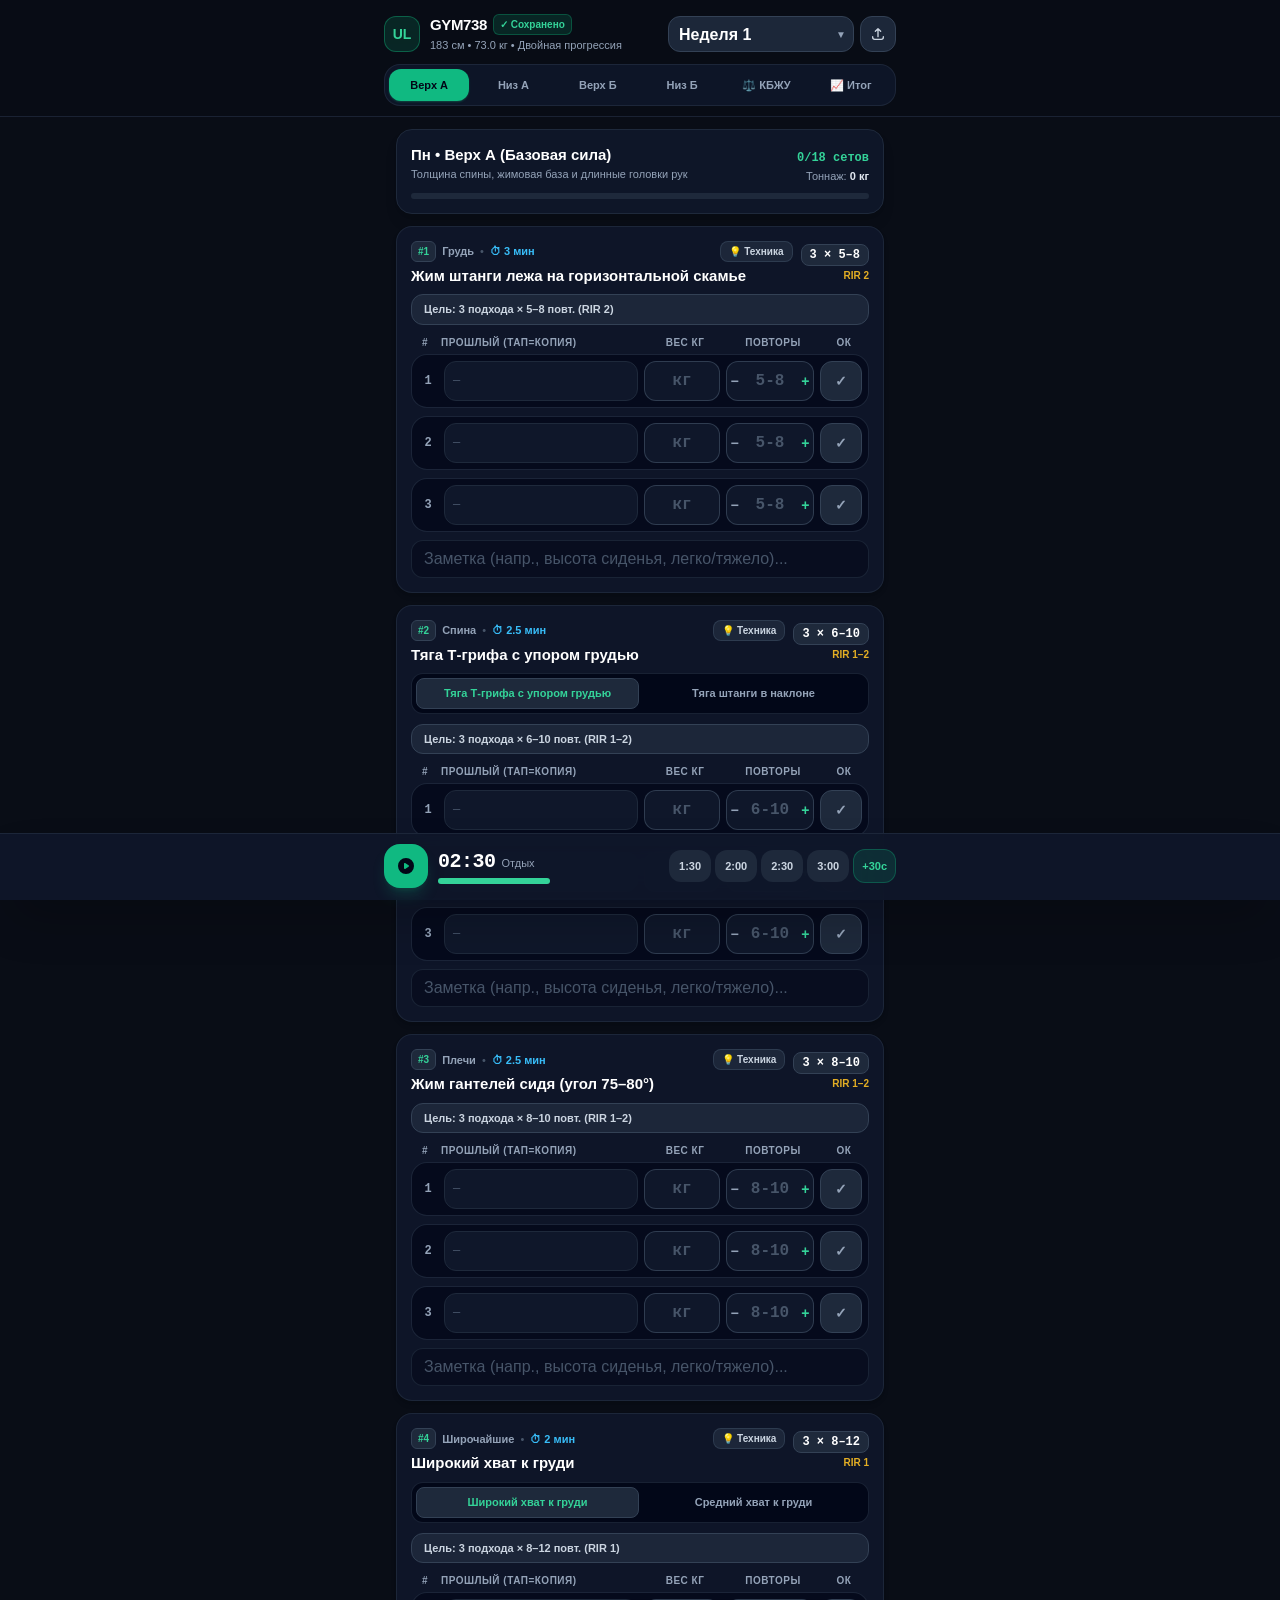
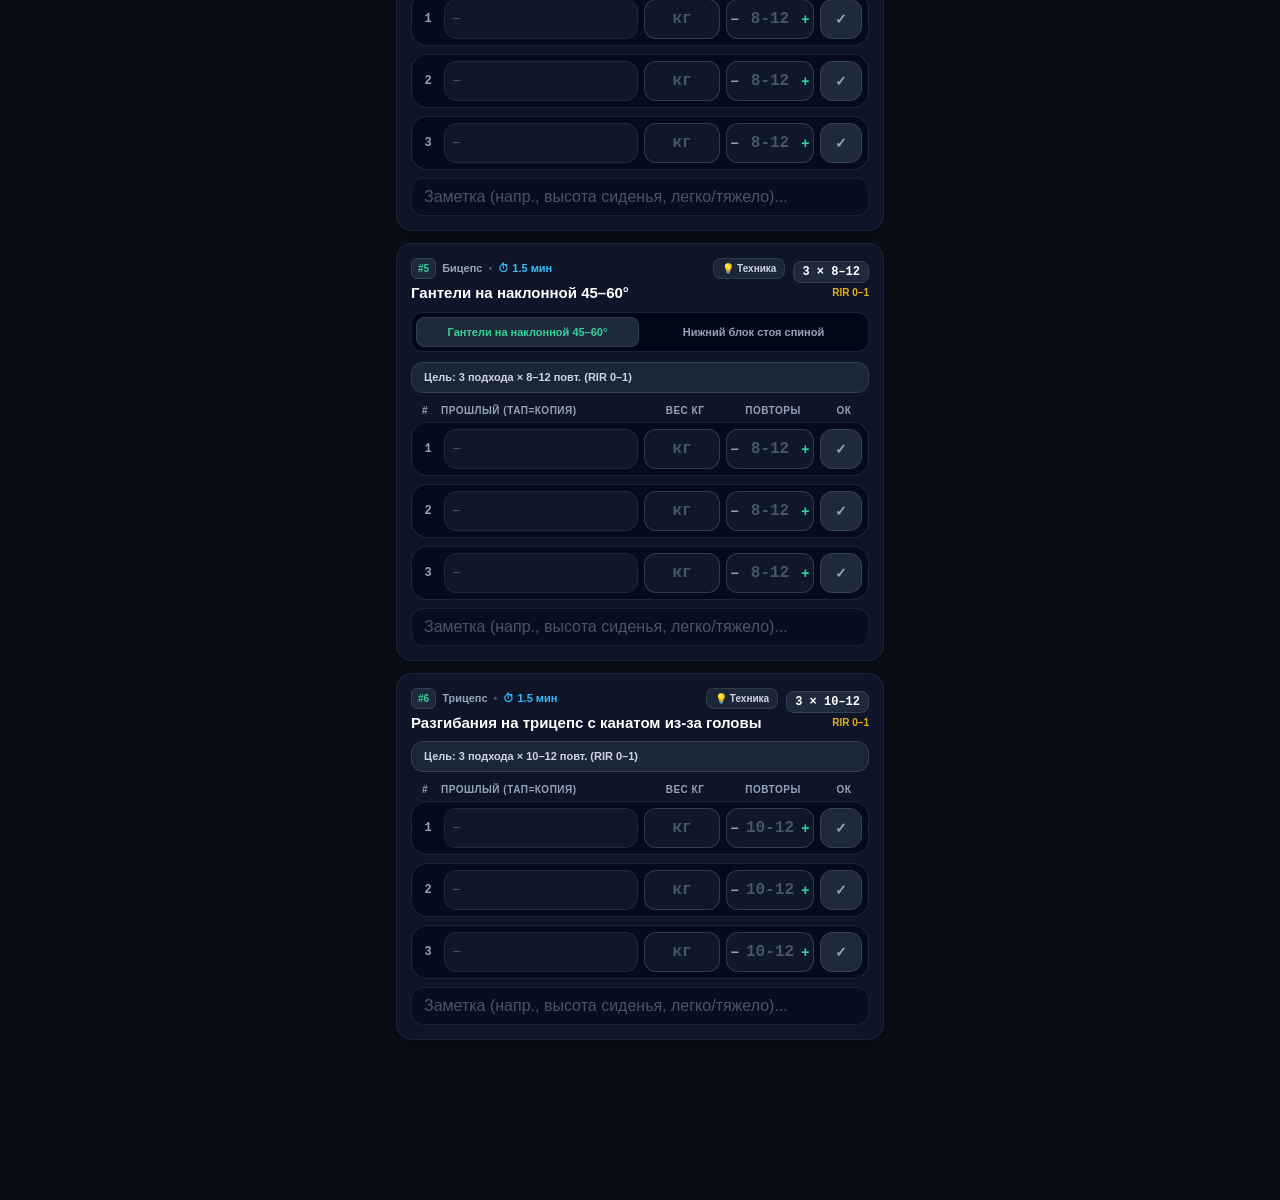
==== commit e4683874: "iPhone UX overhaul: +/- rep buttons, comma decimal support, keyboard dismiss pill, real-time backgro" ====
--- a/index.html
+++ b/index.html
@@ -11,7 +11,7 @@
   <link rel="apple-touch-icon" href="apple-touch-icon.png" />
   <link rel="icon" type="image/png" href="apple-touch-icon.png" />
   <link rel="manifest" href="manifest.json" />
-  <title>GYM738 — Дневник тренировок (Upper / Lower)</title>
+  <title>GYM738 — Дневник тренировок</title>
   <script src="tailwind.js"></script>
   <style>
     :root {
@@ -19,53 +19,49 @@
       --safe-top: env(safe-area-inset-top, 0px);
       --safe-bottom: env(safe-area-inset-bottom, 0px);
     }
+    * {
+      -webkit-tap-highlight-color: transparent;
+      box-sizing: border-box;
+    }
     html, body {
       background-color: #090d16;
       color: #f1f5f9;
-      font-family: -apple-system, BlinkMacSystemFont, "SF Pro Display", "SF Pro Text", "Segoe UI", Roboto, Helvetica, Arial, sans-serif;
-      -webkit-tap-highlight-color: transparent;
-      -webkit-touch-callout: none;
+      font-family: -apple-system, BlinkMacSystemFont, "SF Pro Display", "SF Pro Text", "Helvetica Neue", sans-serif;
       overscroll-behavior-y: none;
+      margin: 0;
+      padding: 0;
     }
     body {
-      /* Запас снизу под плавающий таймер + полоску Home Indicator на iPhone 14 */
-      padding-bottom: calc(7.5rem + max(var(--safe-bottom), 20px));
-    }
-
-    /* Шапка с учетом «брови» / Dynamic Island на iPhone 14 (47px–59px) */
+      padding-bottom: calc(8.5rem + max(var(--safe-bottom), 24px));
+    }
+
+    /* Учет брови / Dynamic Island iPhone 14 (47–59px) */
     .ios-header {
-      padding-top: max(calc(var(--safe-top) + 8px), 14px);
+      padding-top: max(calc(var(--safe-top) + 6px), 14px);
     }
     @media all and (display-mode: standalone) {
       .ios-header {
-        /* Гарантированный отступ под бровь iPhone 14 даже если env() при холодном старте = 0 */
-        padding-top: max(calc(var(--safe-top) + 8px), 52px);
-      }
-    }
-
-    /* Нижний бар таймера с учетом полоски Home Indicator на iPhone 14 */
+        padding-top: max(calc(var(--safe-top) + 8px), 54px);
+      }
+    }
+
+    /* Учет нижней полоски Home Indicator на iPhone 14 */
     .ios-bottom-bar {
-      padding-bottom: max(calc(var(--safe-bottom) + 6px), 14px);
+      padding-bottom: max(calc(var(--safe-bottom) + 6px), 12px);
     }
     @media all and (display-mode: standalone) {
       .ios-bottom-bar {
-        padding-bottom: max(calc(var(--safe-bottom) + 4px), 28px);
-      }
-    }
-
-    /* Важно для iOS: шрифт 16px в полях ввода отключает авто-зум экрана при нажатии на Айфоне */
+        padding-bottom: max(calc(var(--safe-bottom) + 4px), 26px);
+      }
+    }
+
+    /* Отключаем авто-зум Safari при фокусе на поле ввода (обязательно >= 16px) */
     input, select, textarea {
       font-size: 16px !important;
-    }
-
-    input[type="number"]::-webkit-inner-spin-button,
-    input[type="number"]::-webkit-outer-spin-button {
       -webkit-appearance: none;
-      margin: 0;
-    }
-    input[type="number"] {
-      -moz-appearance: textfield;
-    }
+      appearance: none;
+    }
+
     .no-scrollbar::-webkit-scrollbar {
       display: none;
     }
@@ -73,36 +69,54 @@
       -ms-overflow-style: none;
       scrollbar-width: none;
     }
+
     .set-done {
-      background: linear-gradient(90deg, rgba(16, 185, 129, 0.16) 0%, rgba(16, 185, 129, 0.05) 100%);
-      border-color: rgba(16, 185, 129, 0.4) !important;
+      background: linear-gradient(90deg, rgba(16, 185, 129, 0.18) 0%, rgba(16, 185, 129, 0.05) 100%) !important;
+      border-color: rgba(16, 185, 129, 0.45) !important;
+    }
+
+    /* Плавное нажатие в стиле iOS */
+    .ios-btn:active {
+      transform: scale(0.94);
+      opacity: 0.85;
     }
   </style>
 </head>
 <body class="min-h-screen selection:bg-emerald-500 selection:text-slate-950">
 
-  <!-- Top Sticky Header (адаптирован под бровь iPhone 14) -->
+  <!-- Плавающая кнопка закрытия клавиатуры на iPhone (появляется только когда открыта клавиатура) -->
+  <div id="kbDismissBar" class="fixed top-0 inset-x-0 z-50 hidden pointer-events-none flex justify-end px-3" style="padding-top: max(calc(env(safe-area-inset-top, 47px) + 6px), 52px);">
+    <button type="button" onmousedown="dismissKeyboard(event)" ontouchstart="dismissKeyboard(event)" class="pointer-events-auto px-3.5 py-1.5 rounded-full bg-emerald-500 text-slate-950 font-extrabold text-xs shadow-xl shadow-black/60 flex items-center gap-1.5 active:scale-95">
+      <span>Готово</span>
+      <span>⌨️↓</span>
+    </button>
+  </div>
+
+  <!-- Top Sticky Header (iPhone 14 Safe Area) -->
   <header class="ios-header sticky top-0 z-30 bg-[#090d16]/95 backdrop-blur-xl border-b border-slate-800/80 px-3.5 pb-2.5">
     <div class="max-w-lg mx-auto">
       <div class="flex items-center justify-between gap-2 mb-2.5">
         <div class="flex items-center gap-2.5 min-w-0">
-          <div class="w-9 h-9 shrink-0 rounded-xl bg-emerald-500/15 border border-emerald-500/40 flex items-center justify-center text-emerald-400 font-extrabold text-sm shadow-inner">
+          <div class="w-9 h-9 shrink-0 rounded-xl bg-emerald-500/15 border border-emerald-500/40 flex items-center justify-center text-emerald-400 font-extrabold text-sm">
             UL
           </div>
           <div class="min-w-0">
-            <div class="flex items-center gap-1.5 flex-wrap">
-              <h1 class="text-[15px] font-bold tracking-tight text-white leading-none">GYM738</h1>
-              <span id="saveStatusBadge" class="px-1.5 py-0.5 rounded-md bg-emerald-500/15 border border-emerald-500/30 text-[10px] font-semibold text-emerald-400">✓ В памяти</span>
+            <div class="flex items-center gap-1.5">
+              <h1 class="text-[15px] font-extrabold tracking-tight text-white leading-none">GYM738</h1>
+              <span id="saveStatusBadge" class="px-1.5 py-0.5 rounded-md bg-emerald-500/15 border border-emerald-500/30 text-[10px] font-semibold text-emerald-400">✓ Сохранено</span>
             </div>
             <p class="text-[11px] text-slate-400 mt-0.5 truncate">183 см • <span id="headerCurrentWeight">73.0</span> кг • Двойная прогрессия</p>
           </div>
         </div>
 
-        <!-- Week selector + Backup menu -->
+        <!-- Выбор недели и меню бэкапа -->
         <div class="flex items-center gap-1.5 shrink-0">
-          <select id="weekSelect" onchange="changeWeek(this.value)" class="bg-slate-800/95 text-white font-semibold rounded-xl px-2.5 py-1.5 border border-slate-700 focus:outline-none focus:border-emerald-500 h-9">
-          </select>
-          <button onclick="openDataModal()" title="Бэкап и таблица" class="w-9 h-9 rounded-xl bg-slate-800/95 border border-slate-700 text-slate-300 hover:text-white active:scale-95 transition flex items-center justify-center">
+          <div class="relative">
+            <select id="weekSelect" onchange="changeWeek(this.value)" class="bg-slate-800/95 text-white font-bold rounded-xl pl-2.5 pr-6 py-1.5 border border-slate-700 focus:outline-none focus:border-emerald-500 h-9">
+            </select>
+            <span class="pointer-events-none absolute right-2 top-1/2 -translate-y-1/2 text-slate-400 text-[10px]">▼</span>
+          </div>
+          <button onclick="openDataModal()" title="Бэкап и настройки" class="ios-btn w-9 h-9 rounded-xl bg-slate-800/95 border border-slate-700 text-slate-300 flex items-center justify-center">
             <svg class="w-4 h-4" fill="none" stroke="currentColor" viewBox="0 0 24 24">
               <path stroke-linecap="round" stroke-linejoin="round" stroke-width="2" d="M4 16v1a3 3 0 003 3h10a3 3 0 003-3v-1m-4-8l-4-4m0 0L8 8m4-4v12"/>
             </svg>
@@ -110,47 +124,47 @@
         </div>
       </div>
 
-      <!-- Navigation Tabs (крупные кнопки под большой палец на iPhone 14) -->
-      <div class="flex gap-1.5 overflow-x-auto no-scrollbar pb-0.5 -mx-1 px-1" id="dayTabs">
-        <button onclick="selectTab('upperA')" id="tab-upperA" class="tab-btn shrink-0 px-3.5 py-2 rounded-xl text-xs font-semibold transition">
-          Пн: Верх А
+      <!-- Дни тренировок (крупные кнопки под палец) -->
+      <div class="grid grid-cols-6 gap-1 bg-slate-900/90 p-1 rounded-2xl border border-slate-800/90" id="dayTabs">
+        <button onclick="selectTab('upperA')" id="tab-upperA" class="ios-btn py-2 rounded-xl text-[11px] font-bold text-center transition truncate">
+          Верх А
         </button>
-        <button onclick="selectTab('lowerA')" id="tab-lowerA" class="tab-btn shrink-0 px-3.5 py-2 rounded-xl text-xs font-semibold transition">
-          Вт: Низ А
+        <button onclick="selectTab('lowerA')" id="tab-lowerA" class="ios-btn py-2 rounded-xl text-[11px] font-bold text-center transition truncate">
+          Низ А
         </button>
-        <button onclick="selectTab('upperB')" id="tab-upperB" class="tab-btn shrink-0 px-3.5 py-2 rounded-xl text-xs font-semibold transition">
-          Чт: Верх Б
+        <button onclick="selectTab('upperB')" id="tab-upperB" class="ios-btn py-2 rounded-xl text-[11px] font-bold text-center transition truncate">
+          Верх Б
         </button>
-        <button onclick="selectTab('lowerB')" id="tab-lowerB" class="tab-btn shrink-0 px-3.5 py-2 rounded-xl text-xs font-semibold transition">
-          Пт: Низ Б
+        <button onclick="selectTab('lowerB')" id="tab-lowerB" class="ios-btn py-2 rounded-xl text-[11px] font-bold text-center transition truncate">
+          Низ Б
         </button>
-        <button onclick="selectTab('nutrition')" id="tab-nutrition" class="tab-btn shrink-0 px-3.5 py-2 rounded-xl text-xs font-semibold transition">
-          ⚖️ Вес и КБЖУ
+        <button onclick="selectTab('nutrition')" id="tab-nutrition" class="ios-btn py-2 rounded-xl text-[11px] font-bold text-center transition truncate">
+          ⚖️ КБЖУ
         </button>
-        <button onclick="selectTab('stats')" id="tab-stats" class="tab-btn shrink-0 px-3.5 py-2 rounded-xl text-xs font-semibold transition">
-          📈 Сводка
+        <button onclick="selectTab('stats')" id="tab-stats" class="ios-btn py-2 rounded-xl text-[11px] font-bold text-center transition truncate">
+          📈 Итог
         </button>
       </div>
     </div>
   </header>
 
-  <!-- Main Content Container -->
-  <main class="max-w-lg mx-auto px-3.5 pt-3" id="mainContainer">
+  <!-- Основной контент -->
+  <main class="max-w-lg mx-auto px-3 pt-3" id="mainContainer">
   </main>
 
-  <!-- Floating Bottom Rest Timer Bar (с учетом полоски Home на iPhone 14) -->
-  <div class="ios-bottom-bar fixed bottom-0 inset-x-0 z-40 bg-slate-900/95 backdrop-blur-xl border-t border-slate-800/90 px-3.5 pt-2.5 shadow-2xl">
+  <!-- Нижний бар таймера отдыха (адаптирован под большой палец и полоску Home на iPhone 14) -->
+  <div id="bottomTimerBar" class="ios-bottom-bar fixed bottom-0 inset-x-0 z-40 bg-slate-900/95 backdrop-blur-xl border-t border-slate-800/90 px-3.5 pt-2.5 shadow-2xl transition-colors duration-300">
     <div class="max-w-lg mx-auto flex items-center justify-between gap-2">
       <div class="flex items-center gap-2.5">
-        <button id="timerToggleBtn" onclick="toggleTimer()" class="w-11 h-11 rounded-2xl bg-emerald-500 text-slate-950 font-bold flex items-center justify-center shadow-lg shadow-emerald-500/20 active:scale-90 transition">
+        <button id="timerToggleBtn" onclick="toggleTimer()" class="ios-btn w-11 h-11 rounded-2xl bg-emerald-500 text-slate-950 font-extrabold flex items-center justify-center shadow-lg shadow-emerald-500/20">
           <svg id="timerPlayIcon" class="w-5 h-5" fill="currentColor" viewBox="0 0 20 20">
             <path fill-rule="evenodd" d="M10 18a8 8 0 100-16 8 8 0 000 16zM9.555 7.168A1 1 0 008 8v4a1 1 0 001.555.832l3-2a1 1 0 000-1.664l-3-2z" clip-rule="evenodd"/>
           </svg>
         </button>
-        <div>
+        <div onclick="toggleTimer()" class="cursor-pointer">
           <div class="flex items-baseline gap-1.5">
             <span id="timerDisplay" class="font-mono text-xl font-extrabold text-white tabular-nums tracking-tight">02:30</span>
-            <span id="timerStatusLabel" class="text-[11px] text-slate-400">Отдых</span>
+            <span id="timerStatusLabel" class="text-[11px] font-medium text-slate-400">Отдых</span>
           </div>
           <div class="w-28 h-1.5 bg-slate-800 rounded-full overflow-hidden mt-0.5">
             <div id="timerProgressBar" class="h-full bg-emerald-400 transition-all duration-300" style="width: 100%"></div>
@@ -158,42 +172,42 @@
         </div>
       </div>
 
-      <!-- Quick preset buttons + Dismiss Keyboard button -->
+      <!-- Быстрый выбор времени отдыха -->
       <div class="flex items-center gap-1">
-        <button onclick="setTimerPreset(90)" class="px-2 py-2 rounded-xl bg-slate-800 active:bg-slate-700 text-[11px] font-semibold text-slate-300 active:scale-95">1:30</button>
-        <button onclick="setTimerPreset(120)" class="px-2 py-2 rounded-xl bg-slate-800 active:bg-slate-700 text-[11px] font-semibold text-slate-300 active:scale-95">2:00</button>
-        <button onclick="setTimerPreset(150)" class="px-2 py-2 rounded-xl bg-slate-800 active:bg-slate-700 text-[11px] font-semibold text-slate-300 active:scale-95">2:30</button>
-        <button onclick="setTimerPreset(180)" class="px-2 py-2 rounded-xl bg-slate-800 active:bg-slate-700 text-[11px] font-semibold text-slate-300 active:scale-95">3:00</button>
-        <button onclick="adjustTimer(30)" class="px-2 py-2 rounded-xl bg-emerald-500/15 border border-emerald-500/30 text-[11px] font-bold text-emerald-400 active:scale-95">+30с</button>
+        <button onclick="setTimerPreset(90)" class="ios-btn px-2.5 py-2 rounded-xl bg-slate-800 text-[11px] font-bold text-slate-300">1:30</button>
+        <button onclick="setTimerPreset(120)" class="ios-btn px-2.5 py-2 rounded-xl bg-slate-800 text-[11px] font-bold text-slate-300">2:00</button>
+        <button onclick="setTimerPreset(150)" class="ios-btn px-2.5 py-2 rounded-xl bg-slate-800 text-[11px] font-bold text-slate-300">2:30</button>
+        <button onclick="setTimerPreset(180)" class="ios-btn px-2.5 py-2 rounded-xl bg-slate-800 text-[11px] font-bold text-slate-300">3:00</button>
+        <button onclick="adjustTimer(30)" class="ios-btn px-2 py-2 rounded-xl bg-emerald-500/15 border border-emerald-500/30 text-[11px] font-extrabold text-emerald-400">+30с</button>
       </div>
     </div>
   </div>
 
-  <!-- Data / Backup / Export Modal -->
+  <!-- Модальное окно бэкапа -->
   <div id="dataModal" class="fixed inset-0 z-50 hidden bg-black/80 backdrop-blur-sm flex items-center justify-center p-4">
     <div class="bg-slate-900 border border-slate-800 rounded-3xl max-w-md w-full p-5 space-y-3.5 shadow-2xl">
       <div class="flex items-center justify-between border-b border-slate-800 pb-3">
-        <h3 class="text-base font-bold text-white">Сохранение и резервная копия</h3>
-        <button onclick="closeDataModal()" class="w-8 h-8 rounded-full bg-slate-800 text-slate-400 hover:text-white flex items-center justify-center">✕</button>
+        <h3 class="text-base font-bold text-white">Сохранение и данные</h3>
+        <button onclick="closeDataModal()" class="w-8 h-8 rounded-full bg-slate-800 text-slate-400 flex items-center justify-center">✕</button>
       </div>
       <p class="text-xs text-slate-400 leading-relaxed">
-        Все твои веса и повторы автоматически сохраняются в двойную память Айфона (<code class="text-emerald-400">localStorage + IndexedDB</code>). При обновлениях приложения данные <b>не стираются</b>.
+        Твои записи мгновенно сохраняются в память Айфона (<code class="text-emerald-400">localStorage + IndexedDB</code>). Даже без интернета и при обновлениях дизайна они <b>не стираются</b>.
       </p>
       <div class="grid grid-cols-1 gap-2.5">
-        <button onclick="exportCSV()" class="w-full py-3 px-4 rounded-2xl bg-emerald-500/15 border border-emerald-500/40 text-emerald-300 text-xs font-bold active:scale-98 transition flex items-center justify-center gap-2">
-          📊 Скачать таблицу тренировок (.CSV для Excel)
+        <button onclick="exportCSV()" class="ios-btn w-full py-3 px-4 rounded-2xl bg-emerald-500/15 border border-emerald-500/40 text-emerald-300 text-xs font-bold flex items-center justify-center gap-2">
+          📊 Выгрузить таблицу (.CSV для Excel)
         </button>
-        <button onclick="exportJSON()" class="w-full py-3 px-4 rounded-2xl bg-slate-800 border border-slate-700 text-slate-200 text-xs font-semibold active:scale-98 transition flex items-center justify-center gap-2">
-          💾 Сохранить файл бэкапа (.JSON) на Айфон
+        <button onclick="exportJSON()" class="ios-btn w-full py-3 px-4 rounded-2xl bg-slate-800 border border-slate-700 text-slate-200 text-xs font-semibold flex items-center justify-center gap-2">
+          💾 Сохранить бэкап (.JSON) на Айфон
         </button>
-        <label class="w-full py-3 px-4 rounded-2xl bg-slate-800 border border-slate-700 text-slate-200 text-xs font-semibold active:scale-98 transition flex items-center justify-center gap-2 cursor-pointer">
-          📂 Восстановить из бэкапа (.JSON)
+        <label class="ios-btn w-full py-3 px-4 rounded-2xl bg-slate-800 border border-slate-700 text-slate-200 text-xs font-semibold flex items-center justify-center gap-2 cursor-pointer">
+          📂 Загрузить бэкап (.JSON)
           <input type="file" accept=".json" onchange="importJSON(event)" class="hidden" />
         </label>
-        <button onclick="forceAppUpdate()" class="w-full py-2.5 px-4 rounded-2xl bg-sky-500/15 border border-sky-500/30 text-sky-300 text-xs font-semibold active:scale-98 transition flex items-center justify-center gap-2">
-          🔄 Обновить дизайн (все записи сохранятся)
+        <button onclick="forceAppUpdate()" class="ios-btn w-full py-2.5 px-4 rounded-2xl bg-sky-500/15 border border-sky-500/30 text-sky-300 text-xs font-semibold flex items-center justify-center gap-2">
+          🔄 Обновить версию (записи сохранятся)
         </button>
-        <button onclick="resetAllData()" class="w-full py-2.5 px-4 rounded-2xl bg-rose-500/10 border border-rose-500/30 text-rose-400 text-xs font-medium active:scale-98 transition mt-1">
+        <button onclick="resetAllData()" class="ios-btn w-full py-2.5 px-4 rounded-2xl bg-rose-500/10 border border-rose-500/30 text-rose-400 text-xs font-medium mt-1">
           Очистить все записи
         </button>
       </div>
@@ -207,9 +221,9 @@
     const PROGRAM = {
       upperA: {
         id: 'upperA',
-        title: 'День 1: Верх А (Пн)',
-        subtitle: 'Акцент на базовую силу и толщину верха',
-        warmupNote: 'Перед первым упражнением на группу мышц сделай 2–3 разминочных подхода с постепенным ростом веса без утомления.',
+        title: 'Пн • Верх А (Базовая сила)',
+        subtitle: 'Толщина спины, жимовая база и длинные головки рук',
+        warmupNote: 'Разминка: 2–3 подхода перед первым упражнением на мышцу без утомления.',
         exercises: [
           {
             id: 'ua_bench',
@@ -220,12 +234,13 @@
             rir: 'RIR 2',
             restSec: 180,
             restLabel: '3 мин',
-            muscle: 'Грудь / Трицепс',
+            muscle: 'Грудь',
+            step: 2.5,
             note: 'Главный драйвер силового прогресса жимовой группы. Оставляй 2 повторения в запасе.'
           },
           {
             id: 'ua_row',
-            name: 'Тяга штанги или Т-грифа в наклоне (с упором грудью)',
+            name: 'Тяга штанги / Т-грифа в наклоне (с упором)',
             variants: ['Тяга Т-грифа с упором грудью', 'Тяга штанги в наклоне'],
             sets: 3,
             minReps: 6,
@@ -233,7 +248,8 @@
             rir: 'RIR 1–2',
             restSec: 150,
             restLabel: '2.5 мин',
-            muscle: 'Спина (толщина)',
+            muscle: 'Спина',
+            step: 2.5,
             note: 'Упор грудью снимает читинг поясницей и направляет 100% нагрузки в верх спины и широчайшие.'
           },
           {
@@ -245,13 +261,14 @@
             rir: 'RIR 1–2',
             restSec: 150,
             restLabel: '2.5 мин',
-            muscle: 'Дельты',
+            muscle: 'Плечи',
+            step: 2,
             note: 'Глубокое опускание гантелей дает максимальное растяжение передней и средней дельты.'
           },
           {
             id: 'ua_lat_pulldown',
             name: 'Тяга верхнего блока к груди',
-            variants: ['Тяга верхнего блока широким хватом', 'Тяга верхнего блока средним хватом'],
+            variants: ['Широкий хват к груди', 'Средний хват к груди'],
             sets: 3,
             minReps: 8,
             maxReps: 12,
@@ -259,53 +276,57 @@
             restSec: 120,
             restLabel: '2 мин',
             muscle: 'Широчайшие',
+            step: 2.5,
             note: 'В верхней точке позволяй лопаткам тянуться вверх за рукоятью для растяжения широчайших.'
           },
           {
             id: 'ua_incline_curl',
-            name: 'Сгибания рук сидя на наклонной (45–60°) / блок за спиной',
-            variants: ['Сгибания с гантелями на наклонной 45–60°', 'Сгибания с нижнего блока стоя спиной'],
+            name: 'Сгибания на бицепс на наклонной (45–60°)',
+            variants: ['Гантели на наклонной 45–60°', 'Нижний блок стоя спиной'],
             sets: 3,
             minReps: 8,
             maxReps: 12,
             rir: 'RIR 0–1',
             restSec: 90,
             restLabel: '1.5 мин',
-            muscle: 'Бицепс (длинная головка)',
-            note: 'Отведение локтя за корпус максимально натягивает длинную головку бицепса. Последний подход можно в отказ.'
+            muscle: 'Бицепс',
+            step: 1,
+            note: 'Отведение локтя за корпус максимально натягивает длинную головку бицепса.'
           },
           {
             id: 'ua_overhead_ext',
-            name: 'Разгибания рук на блоке с канатом из-за головы',
+            name: 'Разгибания на трицепс с канатом из-за головы',
             sets: 3,
             minReps: 10,
             maxReps: 12,
             rir: 'RIR 0–1',
             restSec: 90,
             restLabel: '1.5 мин',
-            muscle: 'Трицепс (длинная головка)',
+            muscle: 'Трицепс',
+            step: 2.5,
             note: 'Прямой прицел в длинную головку трицепса в растянутой позиции (в 1.5 раза больше роста, чем жим книзу).'
           }
         ]
       },
       lowerA: {
         id: 'lowerA',
-        title: 'День 2: Низ А (Вт)',
-        subtitle: 'Акцент на квадрицепс и базовую силу ног',
-        warmupNote: 'Тщательно разомни тазобедренные и коленные суставы + 2–3 разминочных подхода в приседе.',
+        title: 'Вт • Низ А (Квадрицепс и база)',
+        subtitle: 'Глубокий присед, румынская тяга и бицепс бедра сидя',
+        warmupNote: 'Разомни колени и таз + 2–3 разминочных подхода в приседаниях.',
         exercises: [
           {
             id: 'la_squat',
-            name: 'Приседания со штангой (или глубокий Гакк-присед)',
-            variants: ['Приседания со штангой на спине', 'Глубокие Гакк-приседания'],
+            name: 'Приседания со штангой (или Гакк-присед)',
+            variants: ['Приседания со штангой', 'Глубокий Гакк-присед'],
             sets: 3,
             minReps: 5,
             maxReps: 8,
             rir: 'RIR 2',
             restSec: 210,
-            restLabel: '3–4 мин',
-            muscle: 'Квадрицепс / Ягодицы',
-            note: 'Опускайся максимально глубоко (ниже параллели, пока сохраняется нейтральная спина) — внизу главный стимул.'
+            restLabel: '3.5 мин',
+            muscle: 'Квадрицепс',
+            step: 2.5,
+            note: 'Опускайся максимально глубоко (ниже параллели, пока сохраняется ровная спина) — внизу главный стимул.'
           },
           {
             id: 'la_rdl',
@@ -316,12 +337,13 @@
             rir: 'RIR 2',
             restSec: 180,
             restLabel: '3 мин',
-            muscle: 'Бицепс бедра / Ягодицы',
-            note: 'Движение строго за счет отведения таза назад, штанга скользит по ногам до середины голени. Жесткое натяжение.'
+            muscle: 'Бицепс бедра',
+            step: 2.5,
+            note: 'Движение строго за счет отведения таза назад, штанга скользит по ногам до середины голени.'
           },
           {
             id: 'la_leg_press',
-            name: 'Жим ногами в тренажере (стопы внизу платформы)',
+            name: 'Жим ногами (стопы внизу платформы)',
             sets: 3,
             minReps: 10,
             maxReps: 12,
@@ -329,7 +351,8 @@
             restSec: 150,
             restLabel: '2.5 мин',
             muscle: 'Квадрицепс',
-            note: 'Узкая или средняя постановка ног в нижней части платформы для максимального сгибание колена.'
+            step: 5,
+            note: 'Узкая или средняя постановка ног в нижней части платформы для максимального сгибания колена.'
           },
           {
             id: 'la_seated_curl',
@@ -341,11 +364,12 @@
             restSec: 120,
             restLabel: '2 мин',
             muscle: 'Бицепс бедра',
-            note: 'Сидячий вариант натягивает бицепс бедра через тазобедренный сустав и дает на 30–40% больше роста, чем лежа.'
+            step: 2.5,
+            note: 'Сидячий вариант натягивает бицепс бедра через таз и дает на 30–40% больше роста, чем лежа.'
           },
           {
             id: 'la_calf_standing',
-            name: 'Подъемы на носки стоя (в тренажере или Смите)',
+            name: 'Подъемы на носки стоя (тренажер / Смит)',
             sets: 4,
             minReps: 10,
             maxReps: 15,
@@ -353,12 +377,13 @@
             restSec: 90,
             restLabel: '1.5 мин',
             muscle: 'Икры',
-            note: 'Главный секрет икр: пауза 2 секунды в нижней точке в полном растяжении (убирает рефлекс ахилла).'
+            step: 2.5,
+            note: 'Главный секрет икр: пауза 2 секунды в нижней точке в полном растяжении.'
           },
           {
             id: 'la_abs',
-            name: 'Скручивания на блоке («Молитва») / Подъемы ног в висе',
-            variants: ['Скручивания на верхнем блоке («Молитва»)', 'Подъемы ног в висе'],
+            name: 'Скручивания «Молитва» / Подъемы ног в висе',
+            variants: ['Скручивания на блоке («Молитва»)', 'Подъемы ног в висе'],
             sets: 3,
             minReps: 10,
             maxReps: 15,
@@ -366,19 +391,20 @@
             restSec: 90,
             restLabel: '1.5 мин',
             muscle: 'Пресс',
-            note: 'Контролируемое округление позвоночника под нагрузкой, без рывков бедрами.'
+            step: 2.5,
+            note: 'Контролируемое округление позвоночника под нагрузкой.'
           }
         ]
       },
       upperB: {
         id: 'upperB',
-        title: 'День 3: Верх Б (Чт)',
-        subtitle: 'Гипертрофия, верх груди и ширина плеч',
-        warmupNote: '2–3 разминочных подхода перед жимом и подтягиваниями. Фокус на глубоком растяжении в нижней точке.',
+        title: 'Чт • Верх Б (Гипертрофия)',
+        subtitle: 'Верх груди, ширина спины и средняя дельта в растяжении',
+        warmupNote: '2–3 разминочных подхода перед жимом и подтягиваниями.',
         exercises: [
           {
             id: 'ub_incline_db',
-            name: 'Жим гантелей на наклонной скамье (угол 30°)',
+            name: 'Жим гантелей на наклонной скамье (30°)',
             sets: 3,
             minReps: 8,
             maxReps: 10,
@@ -386,32 +412,35 @@
             restSec: 165,
             restLabel: '2.5–3 мин',
             muscle: 'Верх груди',
-            note: 'Угол строго 30° оптимален для ключичного пучка груди без перегрузки передней дельты. Опускай гантели глубоко.'
+            step: 2,
+            note: 'Угол строго 30° оптимален для верха груди без перегрузки передней дельты. Опускай гантели глубоко.'
           },
           {
             id: 'ub_pullups',
-            name: 'Подтягивания (с доп. весом или своим весом)',
+            name: 'Подтягивания (с доп. весом или своим)',
             sets: 3,
             minReps: 6,
             maxReps: 10,
             rir: 'RIR 1–2',
             restSec: 165,
             restLabel: '2.5–3 мин',
-            muscle: 'Широчайшие / Плечелучевая',
-            note: 'Если делаешь со своим весом — пиши 0 кг (или свой вес 73 кг) и фиксируй повторения.'
+            muscle: 'Широчайшие',
+            step: 2.5,
+            note: 'Если со своим весом — ставь 0 кг (или 73 кг) и прибавляй повторения.'
           },
           {
             id: 'ub_dips_hammer',
-            name: 'Отжимания на брусьях с весом / Жим в Хаммере',
-            variants: ['Отжимания на брусьях с весом (наклон вперед)', 'Жим от груди в Хаммере'],
+            name: 'Отжимания на брусьях с весом / Хаммер',
+            variants: ['Брусья с весом (наклон вперед)', 'Жим в тренажере Хаммер'],
             sets: 3,
             minReps: 8,
             maxReps: 12,
             rir: 'RIR 1',
             restSec: 120,
             restLabel: '2 мин',
-            muscle: 'Низ/середина груди и трицепс',
-            note: 'На брусьях наклоняй корпус вперед и уходи в комфортное глубокое растяжение.'
+            muscle: 'Грудь / Трицепс',
+            step: 2.5,
+            note: 'На брусьях наклоняй корпус вперед и уходи в глубокое растяжение.'
           },
           {
             id: 'ub_cable_row',
@@ -422,12 +451,13 @@
             rir: 'RIR 1',
             restSec: 120,
             restLabel: '2 мин',
-            muscle: 'Середина спины / Трапеции',
-            note: 'На негативной фазе подавай плечи слегка вперед, растягивая ромбовидные и трапециевидные мышцы.'
+            muscle: 'Середина спины',
+            step: 2.5,
+            note: 'На негативной фазе подавай плечи слегка вперед, растягивая трапеции и ромбовидные.'
           },
           {
             id: 'ub_cable_lateral',
-            name: 'Отведения (махи) руки в сторону на нижнем блоке',
+            name: 'Махи рукой в сторону на нижнем блоке',
             sets: 4,
             minReps: 12,
             maxReps: 15,
@@ -435,32 +465,34 @@
             restSec: 90,
             restLabel: '1.5 мин',
             muscle: 'Средняя дельта',
-            note: 'Кабель на уровне кисти или бедра дает пиковую нагрузку на среднюю дельту именно в нижней растянутой точке.'
+            step: 1.25,
+            note: 'Кабель на уровне кисти или бедра дает пиковую нагрузку на среднюю дельту в нижней растянутой точке.'
           },
           {
             id: 'ub_preacher_curl',
-            name: 'Сгибания рук с EZ-штангой на скамье Скотта',
+            name: 'Сгибания с EZ-штангой на скамье Скотта',
             sets: 3,
             minReps: 8,
             maxReps: 12,
             rir: 'RIR 0–1',
             restSec: 90,
             restLabel: '1.5 мин',
-            muscle: 'Бицепс / Брахиалис',
-            note: 'Создает пиковый крутящий момент в нижней части амплитуды (при почти прямых руках). Опускай плавно!'
+            muscle: 'Бицепс',
+            step: 2.5,
+            note: 'Пиковый крутящий момент в нижней части амплитуды (при почти прямых руках).'
           }
         ]
       },
       lowerB: {
         id: 'lowerB',
-        title: 'День 4: Низ Б (Пт)',
-        subtitle: 'Задняя цепь, детализация ног и руки',
-        warmupNote: 'Выбери первое упражнение под цель: Болгарские сплит-приседы (чистая гипертрофия без утомления поясницы) или Становая тяга (силовая база).',
+        title: 'Пт • Низ Б (Задняя цепь и руки)',
+        subtitle: 'Детализация бедер, ягодиц, задней дельты и трицепса',
+        warmupNote: 'Болгарские приседы — для гипертрофии без нагрузки на поясницу; Становая — для силы.',
         exercises: [
           {
             id: 'lb_main',
-            name: 'Болгарские сплит-приседания ИЛИ Становая тяга',
-            variants: ['Болгарские сплит-приседы с гантелями (8–10 повт)', 'Становая тяга классика/трэп-гриф (5–6 повт)'],
+            name: 'Болгарские сплит-приседы / Становая тяга',
+            variants: ['Болгарские сплит-приседы (8–10)', 'Становая тяга (5–6)'],
             sets: 3,
             minReps: 8,
             maxReps: 10,
@@ -469,7 +501,8 @@
             rir: 'RIR 2',
             restSec: 180,
             restLabel: '3 мин',
-            muscle: 'Ягодицы / Бедра / Задняя цепь',
+            muscle: 'Бедра / Ягодицы',
+            step: 2,
             note: 'Болгарские: 3×8–10 на каждую ногу глубоко. Становая: 3×5–6 на силу.'
           },
           {
@@ -481,25 +514,27 @@
             rir: 'RIR 0–1',
             restSec: 120,
             restLabel: '2 мин',
-            muscle: 'Квадрицепс (прямая мышца бедра)',
-            note: 'Отодвинь спинку чуть назад (угол в тазу > 90°) — это полноценно включает прямую мышцу бедра.'
+            muscle: 'Квадрицепс',
+            step: 2.5,
+            note: 'Отодвинь спинку чуть назад (угол в тазу > 90°) — это включает прямую мышцу бедра.'
           },
           {
             id: 'lb_hyper_curl',
             name: 'Гиперэкстензия с весом / Сгибания ног',
-            variants: ['Гиперэкстензия с весом (круглая спина)', 'Сгибания ног сидя/лежа'],
+            variants: ['Гиперэкстензия (круглая спина)', 'Сгибания ног сидя/лежа'],
             sets: 3,
             minReps: 10,
             maxReps: 12,
             rir: 'RIR 1',
             restSec: 120,
             restLabel: '2 мин',
-            muscle: 'Бицепс бедра / Ягодицы',
-            note: 'В гиперэкстензии слегка скругли верх спины и тянись за счет сжатия ягодиц и бицепса бедра.'
+            muscle: 'Ягодицы / Бицепс бедра',
+            step: 2.5,
+            note: 'В гиперэкстензии слегка скругли верх спины и поднимайся за счет ягодиц и бицепса бедра.'
           },
           {
             id: 'lb_skullcrusher',
-            name: 'Французский жим с EZ-штангой лежа (за голову)',
+            name: 'Французский жим с EZ-штангой (за голову)',
             sets: 3,
             minReps: 8,
             maxReps: 12,
@@ -507,24 +542,26 @@
             restSec: 120,
             restLabel: '2 мин',
             muscle: 'Трицепс',
-            note: 'Опускай гриф за голову, а не ко лбу — это снимает нагрузку с локтей и растягивает длинную головку.'
+            step: 2.5,
+            note: 'Опускай гриф за голову, а не ко лбу — это бережет локти и растягивает длинную головку.'
           },
           {
             id: 'lb_facepull',
-            name: 'Тяга каната к лицу (Face Pull) / Обратный Пек-Дек',
-            variants: ['Тяга каната к лицу (Face Pull)', 'Обратные разведения в Пек-Дек'],
+            name: 'Тяга каната к лицу (Face Pull) / Пек-Дек',
+            variants: ['Тяга каната к лицу (Face Pull)', 'Обратный Пек-Дек'],
             sets: 3,
             minReps: 12,
             maxReps: 15,
             rir: 'RIR 1',
             restSec: 90,
             restLabel: '1.5 мин',
-            muscle: 'Задняя дельта / Ротаторы плеча',
-            note: 'Держи локти высоко, работай задней дельтой без сведения лопаток корпусом.'
+            muscle: 'Задняя дельта',
+            step: 2.5,
+            note: 'Задняя дельта и баланс плечевого сустава.'
           },
           {
             id: 'lb_calf_press',
-            name: 'Подъемы на носки в тренажере для жима ногами',
+            name: 'Подъемы на носки в жиме ногами',
             sets: 3,
             minReps: 12,
             maxReps: 15,
@@ -532,20 +569,22 @@
             restSec: 90,
             restLabel: '1.5 мин',
             muscle: 'Икры',
-            note: 'Обязательная пауза 2 секунды в нижней точке в полном растяжении.'
+            step: 5,
+            note: 'Пауза 2 секунды в нижней точке в полном растяжении.'
           }
         ]
       }
     };
 
     // ==========================================
-    // 2. СОСТОЯНИЕ И ДВОЙНОЕ ХРАНИЛИЩЕ (LOCALSTORAGE + INDEXEDDB)
+    // 2. ХРАНИЛИЩЕ (100% СОВМЕСТИМОСТЬ С УЖЕ ВВЕДЕННЫМИ ДАННЫМИ)
     // ==========================================
-    // Ключи хранилища неизменны — все введенные ранее данные полностью сохраняются!
     const STORAGE_KEY = 'gym738_tracker_v1';
     const IDB_NAME = 'gym738_idb';
     const IDB_STORE = 'state_store';
     let state = loadState();
+    let openTips = {};       // какие подсказки 💡 открыты
+    let manualExpand = {};   // какие выполненные карточки развернуты вручную
 
     if (navigator.storage && navigator.storage.persist) {
       navigator.storage.persist().catch(() => {});
@@ -624,9 +663,9 @@
           badge.className = 'px-1.5 py-0.5 rounded-md bg-emerald-500 text-slate-950 text-[10px] font-bold transition';
           clearTimeout(saveFlashTimeout);
           saveFlashTimeout = setTimeout(() => {
-            badge.textContent = '✓ В памяти';
+            badge.textContent = '✓ Сохранено';
             badge.className = 'px-1.5 py-0.5 rounded-md bg-emerald-500/15 border border-emerald-500/30 text-[10px] font-semibold text-emerald-400 transition';
-          }, 900);
+          }, 800);
         }
       } catch (e) {
         console.error('Save error', e);
@@ -652,6 +691,36 @@
         return { min: ex.altMinReps, max: ex.altMaxReps };
       }
       return { min: ex.minReps, max: ex.maxReps };
+    }
+
+    // Нормализация ввода для русской клавиатуры iPhone (заменяет запятую "," на точку ".")
+    function cleanDecimal(val) {
+      if (val === undefined || val === null) return '';
+      return String(val).replace(',', '.').replace(/[^0-9.]/g, '');
+    }
+
+    // Управление плавающей кнопкой закрытия клавиатуры на iOS
+    document.addEventListener('focusin', (e) => {
+      if (e.target && (e.target.tagName === 'INPUT' || e.target.tagName === 'TEXTAREA')) {
+        const bar = document.getElementById('kbDismissBar');
+        if (bar) bar.classList.remove('hidden');
+      }
+    });
+    document.addEventListener('focusout', () => {
+      setTimeout(() => {
+        const active = document.activeElement;
+        if (!active || (active.tagName !== 'INPUT' && active.tagName !== 'TEXTAREA')) {
+          const bar = document.getElementById('kbDismissBar');
+          if (bar) bar.classList.add('hidden');
+        }
+      }, 100);
+    });
+
+    function dismissKeyboard(e) {
+      if (e) e.preventDefault();
+      if (document.activeElement) document.activeElement.blur();
+      const bar = document.getElementById('kbDismissBar');
+      if (bar) bar.classList.add('hidden');
     }
 
     // ==========================================
@@ -676,11 +745,12 @@
       const filledCur = curSets.filter(s => s.reps !== '' && Number(s.reps) > 0);
 
       if (filledCur.length === ex.sets && filledCur.every(s => Number(s.reps) >= range.max)) {
-        const w = Number(filledCur[0].weight) || 0;
-        const nextW = w > 0 ? ` (${w + 2.5} кг)` : '';
+        const w = Number(cleanDecimal(filledCur[0].weight)) || 0;
+        const step = ex.step || 2.5;
+        const nextW = w > 0 ? ` (${w + step} кг)` : '';
         return {
           type: 'levelup',
-          badge: `🚀 ВЕРХ ЗАКРЫТ! На след. неделе +вес${nextW}`,
+          badge: `🚀 ВЕРХ ЗАКРЫТ! След. тренировка: +вес${nextW}`,
           color: 'text-emerald-300 bg-emerald-500/20 border-emerald-500/40'
         };
       }
@@ -696,18 +766,19 @@
           const prevAllMax = filledPrev.length === ex.sets && filledPrev.every(s => Number(s.reps) >= range.max);
           const prevWeight = filledPrev[0].weight || '?';
           const prevRepsStr = prevSets.map(s => s.reps || '—').join(', ');
+          const step = ex.step || 2.5;
 
           if (prevAllMax) {
-            const suggestedWeight = Number(prevWeight) ? (Number(prevWeight) + 2.5) : '';
+            const suggestedWeight = Number(cleanDecimal(prevWeight)) ? (Number(cleanDecimal(prevWeight)) + step) : '';
             return {
               type: 'increase_weight_now',
-              badge: `🔥 ПОВЫШАЙ ВЕС СЕГОДНЯ (${suggestedWeight ? suggestedWeight + ' кг' : '+2–2.5 кг'})`,
+              badge: `🔥 ПОВЫШАЙ ВЕС СЕГОДНЯ (${suggestedWeight ? suggestedWeight + ' кг' : '+' + step + ' кг'})`,
               color: 'text-amber-300 bg-amber-500/20 border-amber-500/40'
             };
           } else {
             return {
               type: 'add_rep',
-              badge: `🎯 Цель: +1 повтор (Было: ${prevWeight} кг × ${prevRepsStr})`,
+              badge: `🎯 Цель: +1 повтор (Прошлый: ${prevWeight} кг × ${prevRepsStr})`,
               color: 'text-indigo-300 bg-indigo-500/15 border-indigo-500/30'
             };
           }
@@ -716,7 +787,7 @@
 
       return {
         type: 'start',
-        badge: `Двойная прогрессия: ${ex.sets} × ${range.min}–${range.max} (${ex.rir})`,
+        badge: `Цель: ${ex.sets} подхода × ${range.min}–${range.max} повт. (${ex.rir})`,
         color: 'text-slate-300 bg-slate-800/90 border-slate-700'
       };
     }
@@ -755,8 +826,13 @@
       render();
     }
 
+    function toggleTip(exId) {
+      openTips[exId] = !openTips[exId];
+      render();
+    }
+
     function updateHeaderWeight() {
-      const weights = Object.values(state.bodyWeight).filter(v => v && Number(v) > 0).map(Number);
+      const weights = Object.values(state.bodyWeight).filter(v => v && Number(cleanDecimal(v)) > 0).map(v => Number(cleanDecimal(v)));
       const el = document.getElementById('headerCurrentWeight');
       if (el) {
         el.textContent = weights.length > 0 ? weights[weights.length - 1].toFixed(1) : '73.0';
@@ -769,9 +845,9 @@
         const btn = document.getElementById(`tab-${t}`);
         if (!btn) return;
         if (t === state.currentTab) {
-          btn.className = 'tab-btn shrink-0 px-3.5 py-2 rounded-xl text-xs font-bold bg-emerald-500 text-slate-950 shadow-sm shadow-emerald-500/30 transition';
+          btn.className = 'ios-btn py-2 rounded-xl text-[11px] font-extrabold text-center bg-emerald-500 text-slate-950 shadow-sm shadow-emerald-500/30 transition truncate';
         } else {
-          btn.className = 'tab-btn shrink-0 px-3.5 py-2 rounded-xl text-xs font-medium bg-slate-800/80 text-slate-300 active:bg-slate-700 border border-slate-700/70 transition';
+          btn.className = 'ios-btn py-2 rounded-xl text-[11px] font-semibold text-center text-slate-400 active:bg-slate-800 transition truncate';
         }
       });
     }
@@ -789,8 +865,10 @@
           totalSets++;
           const d = getSetData(week, ex.id, s);
           if (d.done) doneSets++;
-          if (d.weight && d.reps) {
-            totalVolume += Number(d.weight) * Number(d.reps);
+          const wNum = Number(cleanDecimal(d.weight));
+          const rNum = Number(d.reps);
+          if (wNum > 0 && rNum > 0) {
+            totalVolume += wNum * rNum;
           }
         }
       });
@@ -798,28 +876,24 @@
       const pct = totalSets > 0 ? Math.round((doneSets / totalSets) * 100) : 0;
 
       let html = `
-        <!-- Day Summary Card -->
-        <div class="bg-slate-900/95 border border-slate-800 rounded-2xl p-3.5 mb-3.5 shadow-lg">
-          <div class="flex items-start justify-between gap-2">
+        <!-- Компактная сводка дня -->
+        <div class="bg-slate-900/95 border border-slate-800 rounded-2xl p-3.5 mb-3 shadow-lg">
+          <div class="flex items-center justify-between gap-2">
             <div>
-              <h2 class="text-base font-bold text-white leading-tight">${day.title}</h2>
-              <p class="text-xs text-slate-400 mt-0.5">${day.subtitle}</p>
+              <h2 class="text-[15px] font-extrabold text-white leading-tight">${day.title}</h2>
+              <p class="text-[11px] text-slate-400 mt-0.5">${day.subtitle}</p>
             </div>
             <div class="text-right shrink-0">
-              <span class="text-xs font-mono font-bold text-emerald-400">${doneSets}/${totalSets} сетов</span>
-              <div class="text-[11px] text-slate-400">Тоннаж: <b class="text-slate-200">${totalVolume.toLocaleString('ru-RU')} кг</b></div>
+              <span class="text-xs font-mono font-extrabold text-emerald-400">${doneSets}/${totalSets} сетов</span>
+              <div class="text-[11px] text-slate-400">Тоннаж: <b class="text-slate-200">${Math.round(totalVolume).toLocaleString('ru-RU')} кг</b></div>
             </div>
           </div>
-          <div class="w-full h-1.5 bg-slate-800 rounded-full overflow-hidden mt-2.5">
+          <div class="w-full h-1.5 bg-slate-800 rounded-full overflow-hidden mt-2">
             <div class="h-full bg-emerald-500 transition-all duration-300" style="width: ${pct}%"></div>
           </div>
-          <p class="text-[11px] text-slate-400 mt-2 flex items-start gap-1.5 leading-snug">
-            <span class="text-amber-400 shrink-0">⚡</span>
-            <span>${day.warmupNote}</span>
-          </p>
         </div>
 
-        <div class="space-y-3.5">
+        <div class="space-y-3">
       `;
 
       day.exercises.forEach((ex, idx) => {
@@ -827,18 +901,31 @@
         const prog = evaluateProgression(week, ex);
         const variantIdx = state.selectedVariants[ex.id] || 0;
         const displayName = ex.variants ? ex.variants[variantIdx] : ex.name;
+        const tipOpen = !!openTips[ex.id];
+
+        // Проверяем, сколько сетов выполнено в этом упражнении
+        let exDoneCount = 0;
+        for (let s = 1; s <= ex.sets; s++) {
+          if (getSetData(week, ex.id, s).done) exDoneCount++;
+        }
+        const allExDone = (exDoneCount === ex.sets);
 
         html += `
-          <div class="bg-slate-900/95 border border-slate-800/90 rounded-2xl p-3.5 shadow-md" id="card-${ex.id}">
-            <!-- Exercise Header -->
+          <div class="bg-slate-900/95 border ${allExDone ? 'border-emerald-500/40' : 'border-slate-800/90'} rounded-2xl p-3.5 shadow-md transition" id="card-${ex.id}">
+            <!-- Шапка упражнения -->
             <div class="flex items-start justify-between gap-2 mb-2">
               <div class="flex-1 min-w-0">
                 <div class="flex items-center gap-1.5 flex-wrap">
-                  <span class="px-1.5 py-0.5 rounded-md bg-slate-800 text-[10px] font-bold text-emerald-400 border border-slate-700">#${idx + 1}</span>
-                  <span class="text-[11px] font-medium text-slate-400">${ex.muscle}</span>
-                  <span class="text-[11px] text-slate-500">•</span>
-                  <button onclick="setTimerPreset(${ex.restSec}, true)" class="text-[11px] font-semibold text-sky-400 active:opacity-70 flex items-center gap-0.5">
+                  <span class="px-1.5 py-0.5 rounded-md ${allExDone ? 'bg-emerald-500 text-slate-950' : 'bg-slate-800 text-emerald-400 border border-slate-700'} text-[10px] font-extrabold">
+                    ${allExDone ? '✓ #' + (idx + 1) : '#' + (idx + 1)}
+                  </span>
+                  <span class="text-[11px] font-semibold text-slate-400">${ex.muscle}</span>
+                  <span class="text-[11px] text-slate-600">•</span>
+                  <button type="button" onclick="setTimerPreset(${ex.restSec}, true)" class="ios-btn text-[11px] font-bold text-sky-400 flex items-center gap-0.5">
                     ⏱ ${ex.restLabel}
+                  </button>
+                  <button type="button" onclick="toggleTip('${ex.id}')" class="ios-btn ml-auto px-2 py-0.5 rounded-lg bg-slate-800/90 border border-slate-700/80 text-[10px] font-semibold text-slate-300">
+                    💡 Техника
                   </button>
                 </div>
                 <h3 class="text-[15px] font-bold text-white mt-1 leading-snug">${displayName}</h3>
@@ -847,41 +934,43 @@
                 <span class="inline-block px-2 py-0.5 rounded-lg bg-slate-800 border border-slate-700 text-xs font-mono font-bold text-white">
                   ${ex.sets} × ${range.min}–${range.max}
                 </span>
-                <div class="text-[10px] font-semibold text-amber-400/90 mt-0.5">${ex.rir}</div>
+                <div class="text-[10px] font-bold text-amber-400/90 mt-0.5">${ex.rir}</div>
               </div>
             </div>
 
-            <!-- Variant Switcher -->
+            <!-- Переключатель альтернативных упражнений -->
             ${ex.variants ? `
-              <div class="flex gap-1 mb-2.5 bg-slate-950/80 p-1 rounded-xl border border-slate-800/80">
+              <div class="flex gap-1 mb-2.5 bg-slate-950/90 p-1 rounded-xl border border-slate-800/80">
                 ${ex.variants.map((v, vIdx) => `
-                  <button onclick="selectVariant('${ex.id}', ${vIdx})" class="flex-1 py-1.5 px-2 rounded-lg text-[11px] font-medium transition truncate ${variantIdx === vIdx ? 'bg-slate-800 text-emerald-400 font-bold border border-slate-700' : 'text-slate-400'}">
+                  <button type="button" onclick="selectVariant('${ex.id}', ${vIdx})" class="ios-btn flex-1 py-1.5 px-2 rounded-lg text-[11px] font-semibold transition truncate ${variantIdx === vIdx ? 'bg-slate-800 text-emerald-400 border border-slate-700' : 'text-slate-400'}">
                     ${v}
                   </button>
                 `).join('')}
               </div>
             ` : ''}
 
-            <!-- Biomechanics tip -->
-            <p class="text-[11px] text-slate-400 leading-relaxed mb-2.5 bg-slate-950/50 px-2.5 py-1.5 rounded-xl border border-slate-800/60">
-              💡 ${ex.note}
-            </p>
-
-            <!-- Double Progression Status Banner -->
-            <div class="mb-2.5 px-3 py-2 rounded-xl border text-xs font-semibold flex items-center justify-between gap-2 ${prog.color}" id="prog-${ex.id}">
+            <!-- Сворачиваемая подсказка по технике (не засоряет экран на iPhone) -->
+            ${tipOpen ? `
+              <p class="text-xs text-slate-300 leading-relaxed mb-2.5 bg-slate-950/80 px-3 py-2 rounded-xl border border-slate-800">
+                💡 ${ex.note}
+              </p>
+            ` : ''}
+
+            <!-- Плашка двойной прогрессии -->
+            <div class="mb-2.5 px-3 py-1.5 rounded-xl border text-[11px] font-bold flex items-center justify-between gap-2 ${prog.color}" id="prog-${ex.id}">
               <span>${prog.badge}</span>
             </div>
 
-            <!-- Sets Table Header (адаптировано под 390px ширину iPhone 14) -->
-            <div class="flex items-center gap-1.5 text-[10px] font-semibold uppercase tracking-wider text-slate-400 px-1.5 mb-1">
-              <div class="w-6 text-center">Сет</div>
-              <div class="flex-1">Прошлый раз</div>
-              <div class="w-[78px] text-center">Вес (кг)</div>
-              <div class="w-[64px] text-center">Повт.</div>
-              <div class="w-[44px] text-center">ОК</div>
+            <!-- Заголовки колонок -->
+            <div class="flex items-center gap-1.5 text-[10px] font-bold uppercase tracking-wider text-slate-400 px-1 mb-1">
+              <div class="w-5 text-center">#</div>
+              <div class="flex-1">Прошлый (тап=копия)</div>
+              <div class="w-[76px] text-center">Вес кг</div>
+              <div class="w-[88px] text-center">Повторы</div>
+              <div class="w-[42px] text-center">ОК</div>
             </div>
 
-            <!-- Sets Rows -->
+            <!-- Строки подходов -->
             <div class="space-y-2">
         `;
 
@@ -889,7 +978,7 @@
           const cur = getSetData(week, ex.id, s);
           const prev = prevWeek >= 1 ? getSetData(prevWeek, ex.id, s) : { weight: '', reps: '' };
           const hasPrev = prev.weight !== '' || prev.reps !== '';
-          const prevText = hasPrev ? `${prev.weight || 0} кг × ${prev.reps || 0}` : '—';
+          const prevText = hasPrev ? `${prev.weight || 0}×${prev.reps || 0}` : '—';
 
           const set1 = getSetData(week, ex.id, 1);
           const weightPlaceholder = prev.weight !== '' ? prev.weight : (set1.weight !== '' ? set1.weight : 'кг');
@@ -899,58 +988,69 @@
 
           html += `
             <div id="row-${ex.id}-${s}" class="flex items-center gap-1.5 p-1.5 rounded-2xl border border-slate-800/90 bg-slate-950/70 transition ${cur.done ? 'set-done' : ''}">
-              <!-- Set Number -->
-              <div class="w-6 text-center font-mono text-xs font-extrabold ${cur.done ? 'text-emerald-400' : 'text-slate-400'}">
+              <!-- Номер сета -->
+              <div class="w-5 text-center font-mono text-xs font-extrabold ${cur.done ? 'text-emerald-400' : 'text-slate-400'}">
                 ${s}
               </div>
 
-              <!-- Previous Week (Tap to autofill) -->
+              <!-- Прошлый результат (тап копирует вес и повторы!) -->
               <div class="flex-1 min-w-0">
                 <button
                   type="button"
-                  onclick="copyFromPrev(${week}, '${ex.id}', ${s}, '${prev.weight}', '${prev.reps}', ${ex.restSec})"
-                  class="w-full h-10 text-left px-2.5 rounded-xl bg-slate-900/90 border border-slate-800/90 text-xs font-mono ${hasPrev ? 'text-slate-300 active:scale-95 active:border-emerald-500/50' : 'text-slate-600'} truncate transition flex items-center"
+                  onclick="copyFromPrev(${week}, '${ex.id}', ${s}, '${prev.weight}', '${prev.reps}')"
+                  class="ios-btn w-full h-10 text-left px-2 rounded-xl bg-slate-900 border border-slate-800 text-xs font-mono ${hasPrev ? 'text-slate-200 font-semibold' : 'text-slate-600'} truncate flex items-center justify-between"
                 >
-                  ${prevText}
+                  <span>${prevText}</span>
+                  ${hasPrev ? '<span class="text-[10px] text-emerald-400/80 ml-1">⎘</span>' : ''}
                 </button>
               </div>
 
-              <!-- Weight Input (16px font = no iOS zoom, 40px height) -->
-              <div class="w-[78px]">
+              <!-- Поле Вес (кг) — понимает и точку, и запятую на iPhone -->
+              <div class="w-[76px]">
                 <input
-                  type="number"
-                  step="0.5"
+                  id="inp-w-${ex.id}-${s}"
+                  type="text"
                   inputmode="decimal"
                   enterkeyhint="done"
                   placeholder="${weightPlaceholder}"
                   value="${cur.weight}"
                   oninput="onSetInput(${week}, '${ex.id}', ${s}, 'weight', this.value)"
                   onkeydown="if(event.key==='Enter') this.blur()"
-                  class="w-full h-10 text-center font-mono font-bold bg-slate-900 border border-slate-700/90 rounded-xl px-1 text-white placeholder-slate-600 focus:outline-none focus:border-emerald-500"
+                  class="w-full h-10 text-center font-mono font-extrabold bg-slate-900 border border-slate-700/90 rounded-xl px-1 text-white placeholder-slate-600 focus:outline-none focus:border-emerald-500"
                 />
               </div>
 
-              <!-- Reps Input (16px font = no iOS zoom, 40px height) -->
-              <div class="w-[64px]">
+              <!-- Поле Повторы с кнопками - / + для управления одним пальцем без клавиатуры -->
+              <div class="w-[88px] flex items-center bg-slate-900 border ${isTopRep ? 'border-emerald-500/70' : 'border-slate-700/90'} rounded-xl h-10 overflow-hidden">
+                <button
+                  type="button"
+                  onclick="stepRep(${week}, '${ex.id}', ${s}, -1, ${range.min})"
+                  class="ios-btn w-6 h-full flex items-center justify-center text-slate-400 active:bg-slate-800 font-bold text-sm select-none"
+                >−</button>
                 <input
-                  type="number"
-                  step="1"
+                  id="inp-r-${ex.id}-${s}"
+                  type="text"
                   inputmode="numeric"
                   enterkeyhint="done"
                   placeholder="${repsPlaceholder}"
                   value="${cur.reps}"
                   oninput="onSetInput(${week}, '${ex.id}', ${s}, 'reps', this.value)"
                   onkeydown="if(event.key==='Enter') this.blur()"
-                  class="w-full h-10 text-center font-mono font-bold bg-slate-900 border ${isTopRep ? 'border-emerald-500/70 text-emerald-300' : 'border-slate-700/90 text-white'} rounded-xl px-1 placeholder-slate-600 focus:outline-none focus:border-emerald-500"
+                  class="w-full h-full text-center font-mono font-extrabold bg-transparent ${isTopRep ? 'text-emerald-300' : 'text-white'} placeholder-slate-600 focus:outline-none px-0"
                 />
+                <button
+                  type="button"
+                  onclick="stepRep(${week}, '${ex.id}', ${s}, 1, ${range.min})"
+                  class="ios-btn w-6 h-full flex items-center justify-center text-emerald-400 active:bg-slate-800 font-bold text-sm select-none"
+                >+</button>
               </div>
 
-              <!-- Complete Set & Start Rest Timer Button (44x40px Apple HIG touch target) -->
-              <div class="w-[44px]">
+              <!-- Кнопка Готово ✓ (запускает таймер отдыха и прячет клавиатуру) -->
+              <div class="w-[42px]">
                 <button
                   type="button"
                   onclick="toggleSetDone(${week}, '${ex.id}', ${s}, ${ex.restSec})"
-                  class="w-full h-10 rounded-xl font-bold text-sm flex items-center justify-center transition active:scale-90 ${cur.done ? 'bg-emerald-500 text-slate-950 shadow-md shadow-emerald-500/25' : 'bg-slate-800 text-slate-400 border border-slate-700'}"
+                  class="ios-btn w-full h-10 rounded-xl font-extrabold text-sm flex items-center justify-center transition ${cur.done ? 'bg-emerald-500 text-slate-950 shadow-md shadow-emerald-500/25' : 'bg-slate-800 text-slate-400 border border-slate-700'}"
                 >
                   ✓
                 </button>
@@ -965,16 +1065,16 @@
         html += `
             </div>
 
-            <!-- Quick Note Input -->
-            <div class="mt-2.5">
+            <!-- Заметка к упражнению -->
+            <div class="mt-2">
               <input
                 type="text"
                 enterkeyhint="done"
-                placeholder="Заметка (напр., высота сиденья, положение рукояти)..."
+                placeholder="Заметка (напр., высота сиденья, легко/тяжело)..."
                 value="${curNote.replace(/"/g, '&quot;')}"
                 oninput="onNoteInput('${noteKey}', this.value)"
                 onkeydown="if(event.key==='Enter') this.blur()"
-                class="w-full bg-slate-950/40 rounded-xl px-3 py-2 border border-slate-800/80 focus:border-emerald-500/60 text-slate-200 placeholder-slate-600 focus:outline-none"
+                class="w-full bg-slate-950/50 rounded-xl px-3 py-1.5 border border-slate-800/80 focus:border-emerald-500/60 text-slate-200 placeholder-slate-600 focus:outline-none"
               />
             </div>
           </div>
@@ -985,8 +1085,25 @@
       document.getElementById('mainContainer').innerHTML = html;
     }
 
-    function onSetInput(week, exId, setIdx, field, value) {
+    function onSetInput(week, exId, setIdx, field, rawValue) {
+      const value = field === 'weight' ? cleanDecimal(rawValue) : rawValue.replace(/[^0-9]/g, '');
       setSetData(week, exId, setIdx, { [field]: value });
+
+      // Авто-подстановка рабочего веса из 1-го подхода в пустые подходы 2..N
+      if (field === 'weight' && setIdx === 1 && value !== '') {
+        const day = PROGRAM[state.currentTab];
+        const ex = day && day.exercises.find(e => e.id === exId);
+        if (ex) {
+          for (let s = 2; s <= ex.sets; s++) {
+            const other = getSetData(week, exId, s);
+            const inpEl = document.getElementById(`inp-w-${exId}-${s}`);
+            if (inpEl && other.weight === '') {
+              inpEl.placeholder = value;
+            }
+          }
+        }
+      }
+
       const day = PROGRAM[state.currentTab];
       if (day) {
         const ex = day.exercises.find(e => e.id === exId);
@@ -994,32 +1111,54 @@
           const prog = evaluateProgression(week, ex);
           const progEl = document.getElementById(`prog-${ex.id}`);
           if (progEl) {
-            progEl.className = `mb-2.5 px-3 py-2 rounded-xl border text-xs font-semibold flex items-center justify-between gap-2 ${prog.color}`;
+            progEl.className = `mb-2.5 px-3 py-1.5 rounded-xl border text-[11px] font-bold flex items-center justify-between gap-2 ${prog.color}`;
             progEl.innerHTML = `<span>${prog.badge}</span>`;
           }
         }
       }
     }
 
+    // Быстрое изменение повторов кнопками - / + без открытия клавиатуры
+    function stepRep(week, exId, setIdx, delta, defaultMin) {
+      const cur = getSetData(week, exId, setIdx);
+      const prevWeek = (week > 1 && (week - 1) % 8 === 0 && week > 2) ? week - 2 : week - 1;
+      const prev = prevWeek >= 1 ? getSetData(prevWeek, exId, setIdx) : { weight: '', reps: '' };
+      const set1 = getSetData(week, exId, 1);
+
+      let baseRep = cur.reps !== '' ? Number(cur.reps) : (prev.reps !== '' ? Number(prev.reps) : defaultMin);
+      let nextRep = Math.max(0, baseRep + delta);
+
+      let nextWeight = cur.weight;
+      if (nextWeight === '') {
+        if (set1.weight !== '') nextWeight = set1.weight;
+        else if (prev.weight !== '') nextWeight = prev.weight;
+      }
+
+      setSetData(week, exId, setIdx, {
+        weight: nextWeight,
+        reps: String(nextRep)
+      });
+      render();
+    }
+
     function onNoteInput(noteKey, value) {
       state.notes[noteKey] = value;
       saveState();
     }
 
-    function copyFromPrev(week, exId, setIdx, prevWeight, prevReps, restSec) {
+    function copyFromPrev(week, exId, setIdx, prevWeight, prevReps) {
       if (!prevWeight && !prevReps) return;
-      const cur = getSetData(week, exId, setIdx);
       setSetData(week, exId, setIdx, {
-        weight: cur.weight !== '' ? cur.weight : prevWeight,
-        reps: cur.reps !== '' ? cur.reps : prevReps
+        weight: prevWeight,
+        reps: prevReps
       });
       render();
     }
 
     function toggleSetDone(week, exId, setIdx, restSec) {
-      if (document.activeElement && document.activeElement.tagName === 'INPUT') {
-        document.activeElement.blur();
-      }
+      dismissKeyboard();
+      unlockAudio();
+
       const cur = getSetData(week, exId, setIdx);
       const prevWeek = (week > 1 && (week - 1) % 8 === 0 && week > 2) ? week - 2 : week - 1;
       const prev = prevWeek >= 1 ? getSetData(prevWeek, exId, setIdx) : { weight: '', reps: '' };
@@ -1059,10 +1198,10 @@
       const curWeights = [];
       const prevWeights = [];
       for (let d = 1; d <= 7; d++) {
-        const cw = Number(state.bodyWeight[`w${week}_d${d}`]);
+        const cw = Number(cleanDecimal(state.bodyWeight[`w${week}_d${d}`]));
         if (cw > 0) curWeights.push(cw);
         if (week > 1) {
-          const pw = Number(state.bodyWeight[`w${week - 1}_d${d}`]);
+          const pw = Number(cleanDecimal(state.bodyWeight[`w${week - 1}_d${d}`]));
           if (pw > 0) prevWeights.push(pw);
         }
       }
@@ -1087,14 +1226,14 @@
 
       let html = `
         <div class="space-y-3.5">
-          <!-- Daily Checklist Card -->
+          <!-- Чек-лист на день -->
           <div class="bg-slate-900 border border-slate-800 rounded-2xl p-4 shadow-md">
             <div class="flex items-center justify-between mb-3">
-              <h2 class="text-sm font-bold text-white">Чек-лист на день (183 см / 73 кг)</h2>
+              <h2 class="text-sm font-bold text-white">Чек-лист на сегодня (183 см / 73 кг)</h2>
               <span class="text-[11px] font-mono text-slate-400">${todayKey}</span>
             </div>
             <div class="grid grid-cols-2 gap-2.5">
-              <button onclick="toggleDailyCheck('${todayKey}', 'kcal')" class="p-3 rounded-2xl border text-left transition active:scale-95 ${todayChecks.kcal ? 'bg-emerald-500/15 border-emerald-500/40 text-emerald-300' : 'bg-slate-950 border-slate-800 text-slate-300'}">
+              <button onclick="toggleDailyCheck('${todayKey}', 'kcal')" class="ios-btn p-3 rounded-2xl border text-left transition ${todayChecks.kcal ? 'bg-emerald-500/15 border-emerald-500/40 text-emerald-300' : 'bg-slate-950 border-slate-800 text-slate-300'}">
                 <div class="text-xs font-bold flex items-center justify-between">
                   <span>🔥 2950 ккал</span>
                   <span>${todayChecks.kcal ? '✅' : '⬜'}</span>
@@ -1102,7 +1241,7 @@
                 <div class="text-[10px] text-slate-400 mt-1">Профицит +350 ккал</div>
               </button>
 
-              <button onclick="toggleDailyCheck('${todayKey}', 'protein')" class="p-3 rounded-2xl border text-left transition active:scale-95 ${todayChecks.protein ? 'bg-emerald-500/15 border-emerald-500/40 text-emerald-300' : 'bg-slate-950 border-slate-800 text-slate-300'}">
+              <button onclick="toggleDailyCheck('${todayKey}', 'protein')" class="ios-btn p-3 rounded-2xl border text-left transition ${todayChecks.protein ? 'bg-emerald-500/15 border-emerald-500/40 text-emerald-300' : 'bg-slate-950 border-slate-800 text-slate-300'}">
                 <div class="text-xs font-bold flex items-center justify-between">
                   <span>🥩 135 г белка</span>
                   <span>${todayChecks.protein ? '✅' : '⬜'}</span>
@@ -1110,7 +1249,7 @@
                 <div class="text-[10px] text-slate-400 mt-1">120–145 г в сутки</div>
               </button>
 
-              <button onclick="toggleDailyCheck('${todayKey}', 'creatine')" class="p-3 rounded-2xl border text-left transition active:scale-95 ${todayChecks.creatine ? 'bg-emerald-500/15 border-emerald-500/40 text-emerald-300' : 'bg-slate-950 border-slate-800 text-slate-300'}">
+              <button onclick="toggleDailyCheck('${todayKey}', 'creatine')" class="ios-btn p-3 rounded-2xl border text-left transition ${todayChecks.creatine ? 'bg-emerald-500/15 border-emerald-500/40 text-emerald-300' : 'bg-slate-950 border-slate-800 text-slate-300'}">
                 <div class="text-xs font-bold flex items-center justify-between">
                   <span>⚡ Креатин 5 г</span>
                   <span>${todayChecks.creatine ? '✅' : '⬜'}</span>
@@ -1118,7 +1257,7 @@
                 <div class="text-[10px] text-slate-400 mt-1">Моногидрат ежедневно</div>
               </button>
 
-              <button onclick="toggleDailyCheck('${todayKey}', 'shake')" class="p-3 rounded-2xl border text-left transition active:scale-95 ${todayChecks.shake ? 'bg-emerald-500/15 border-emerald-500/40 text-emerald-300' : 'bg-slate-950 border-slate-800 text-slate-300'}">
+              <button onclick="toggleDailyCheck('${todayKey}', 'shake')" class="ios-btn p-3 rounded-2xl border text-left transition ${todayChecks.shake ? 'bg-emerald-500/15 border-emerald-500/40 text-emerald-300' : 'bg-slate-950 border-slate-800 text-slate-300'}">
                 <div class="text-xs font-bold flex items-center justify-between">
                   <span>🥤 Шейк 750 ккал</span>
                   <span>${todayChecks.shake ? '✅' : '⬜'}</span>
@@ -1143,7 +1282,7 @@
             </div>
           </div>
 
-          <!-- Morning Body Weight Tracker -->
+          <!-- Утренний вес -->
           <div class="bg-slate-900 border border-slate-800 rounded-2xl p-4 shadow-md">
             <div class="flex items-center justify-between mb-1">
               <h2 class="text-sm font-bold text-white">Утренний вес — Неделя ${week}</h2>
@@ -1153,7 +1292,7 @@
             </div>
             <p class="text-xs mb-3">${diffBadge}</p>
 
-            <div class="grid grid-cols-4 sm:grid-cols-7 gap-2">
+            <div class="grid grid-cols-4 gap-2">
               ${days.map((dName, idx) => {
                 const dIdx = idx + 1;
                 const val = state.bodyWeight[`w${week}_d${dIdx}`] || '';
@@ -1161,8 +1300,7 @@
                   <div class="bg-slate-950/70 p-2 rounded-xl border border-slate-800/80 text-center">
                     <div class="text-[10px] text-slate-400 mb-1 font-semibold">${dName}</div>
                     <input
-                      type="number"
-                      step="0.1"
+                      type="text"
                       inputmode="decimal"
                       enterkeyhint="done"
                       placeholder="73.0"
@@ -1191,19 +1329,19 @@
     }
 
     function onBodyWeightInput(week, dayIdx, val) {
-      state.bodyWeight[`w${week}_d${dayIdx}`] = val;
+      state.bodyWeight[`w${week}_d${dayIdx}`] = cleanDecimal(val);
       saveState();
     }
 
     // ==========================================
-    // 6. ВКЛАДКА: СВОДКА И ПРОГРЕСС ПО НЕДЕЛЯМ
+    // 6. ВКЛАДКА: СВОДКА ПО НЕДЕЛЯМ
     // ==========================================
     function renderStats() {
       let html = `
         <div class="space-y-3">
           <div class="bg-slate-900 border border-slate-800 rounded-2xl p-4 shadow-md">
             <h2 class="text-sm font-bold text-white mb-1">Сводка рабочих весов (Недели 1–8)</h2>
-            <p class="text-xs text-slate-400 mb-3">Лучший сет (Вес × Повторы) по неделям:</p>
+            <p class="text-xs text-slate-400 mb-3">Лучший подход (Вес × Повторы) по неделям:</p>
             <div class="overflow-x-auto no-scrollbar">
               <table class="w-full text-left border-collapse text-xs">
                 <thead>
@@ -1229,7 +1367,7 @@
             for (let s = 1; s <= ex.sets; s++) {
               const d = getSetData(w, ex.id, s);
               if (d.weight !== '' || d.reps !== '') {
-                const score = (Number(d.weight) || 1) * (Number(d.reps) || 0);
+                const score = (Number(cleanDecimal(d.weight)) || 1) * (Number(d.reps) || 0);
                 if (score > bestScore) {
                   bestScore = score;
                   best = `${d.weight || 0}×${d.reps || 0}`;
@@ -1266,11 +1404,24 @@
     }
 
     // ==========================================
-    // 7. ТАЙМЕР ОТДЫХА СО ЗВУКОМ
+    // 7. ТАЙМЕР ОТДЫХА СО ЗВУКОМ (АДАПТИРОВАН ПОД IOS)
     // ==========================================
     let timerTotal = 150;
     let timerRemaining = 150;
     let timerInterval = null;
+    let timerEndTime = null;
+    let sharedAudioCtx = null;
+
+    function unlockAudio() {
+      try {
+        if (!sharedAudioCtx) {
+          sharedAudioCtx = new (window.AudioContext || window.webkitAudioContext)();
+        }
+        if (sharedAudioCtx.state === 'suspended') {
+          sharedAudioCtx.resume();
+        }
+      } catch (e) {}
+    }
 
     function formatTime(sec) {
       const m = Math.floor(sec / 60);
@@ -1282,37 +1433,46 @@
       const disp = document.getElementById('timerDisplay');
       const bar = document.getElementById('timerProgressBar');
       const lbl = document.getElementById('timerStatusLabel');
+      const bottomBar = document.getElementById('bottomTimerBar');
       if (disp) disp.textContent = formatTime(timerRemaining);
       if (bar) {
         const pct = timerTotal > 0 ? Math.max(0, Math.min(100, (timerRemaining / timerTotal) * 100)) : 0;
         bar.style.width = `${pct}%`;
       }
       if (lbl) {
-        lbl.textContent = timerInterval ? 'Отдых...' : (timerRemaining === 0 ? '🔥 В ПОДХОД!' : 'Отдых');
-        lbl.className = timerRemaining === 0 ? 'text-[11px] font-bold text-emerald-400 animate-pulse' : 'text-[11px] text-slate-400';
+        lbl.textContent = timerInterval ? 'Идет отдых...' : (timerRemaining === 0 ? '🔥 В ПОДХОД!' : 'Отдых');
+        lbl.className = timerRemaining === 0 ? 'text-[11px] font-extrabold text-emerald-400 animate-pulse' : 'text-[11px] font-medium text-slate-400';
+      }
+      if (bottomBar) {
+        if (timerRemaining === 0) {
+          bottomBar.classList.add('border-emerald-500');
+        } else {
+          bottomBar.classList.remove('border-emerald-500');
+        }
       }
     }
 
     function playBeep() {
       try {
-        const ctx = new (window.AudioContext || window.webkitAudioContext)();
-        [0, 0.2, 0.4].forEach(delay => {
+        unlockAudio();
+        const ctx = sharedAudioCtx || new (window.AudioContext || window.webkitAudioContext)();
+        [0, 0.18, 0.36].forEach(delay => {
           const osc = ctx.createOscillator();
           const gain = ctx.createGain();
           osc.type = 'sine';
           osc.frequency.value = 880;
-          gain.gain.setValueAtTime(0.25, ctx.currentTime + delay);
-          gain.gain.exponentialRampToValueAtTime(0.001, ctx.currentTime + delay + 0.15);
+          gain.gain.setValueAtTime(0.3, ctx.currentTime + delay);
+          gain.gain.exponentialRampToValueAtTime(0.001, ctx.currentTime + delay + 0.14);
           osc.connect(gain);
           gain.connect(ctx.destination);
           osc.start(ctx.currentTime + delay);
-          osc.stop(ctx.currentTime + delay + 0.15);
+          osc.stop(ctx.currentTime + delay + 0.14);
         });
-        if (navigator.vibrate) navigator.vibrate([200, 100, 200]);
       } catch (e) {}
     }
 
     function setTimerPreset(seconds, autoStart = true) {
+      unlockAudio();
       timerTotal = seconds;
       timerRemaining = seconds;
       if (timerInterval) {
@@ -1327,30 +1487,41 @@
     }
 
     function adjustTimer(delta) {
+      unlockAudio();
       timerRemaining = Math.max(0, timerRemaining + delta);
       timerTotal = Math.max(timerTotal, timerRemaining);
+      if (timerInterval && timerEndTime) {
+        timerEndTime += delta * 1000;
+      }
       updateTimerUI();
     }
 
+    // Используем реальные метки времени (Date.now()), чтобы таймер на iPhone не отставал даже при блокировке экрана!
     function startTimer() {
       if (timerRemaining <= 0) timerRemaining = timerTotal;
+      timerEndTime = Date.now() + timerRemaining * 1000;
       timerInterval = setInterval(() => {
-        timerRemaining--;
-        if (timerRemaining <= 0) {
+        const left = Math.round((timerEndTime - Date.now()) / 1000);
+        if (left <= 0) {
           timerRemaining = 0;
           clearInterval(timerInterval);
           timerInterval = null;
+          timerEndTime = null;
           playBeep();
+        } else {
+          timerRemaining = left;
         }
         updateTimerUI();
-      }, 1000);
+      }, 500);
       updateTimerUI();
     }
 
     function toggleTimer() {
+      unlockAudio();
       if (timerInterval) {
         clearInterval(timerInterval);
         timerInterval = null;
+        timerEndTime = null;
         updateTimerUI();
       } else {
         startTimer();
@@ -1358,7 +1529,7 @@
     }
 
     // ==========================================
-    // 8. ЭКСПОРТ CSV / JSON БЭКАП И ОБНОВЛЕНИЕ
+    // 8. ЭКСПОРТ CSV / JSON БЭКАП
     // ==========================================
     function openDataModal() {
       document.getElementById('dataModal').classList.remove('hidden');
@@ -1465,16 +1636,6 @@
     if ('serviceWorker' in navigator) {
       navigator.serviceWorker.register('sw.js').then(reg => {
         reg.update().catch(() => {});
-        reg.addEventListener('updatefound', () => {
-          const newWorker = reg.installing;
-          if (newWorker) {
-            newWorker.addEventListener('statechange', () => {
-              if (newWorker.state === 'activated') {
-                window.location.reload();
-              }
-            });
-          }
-        });
       }).catch(() => {});
     }
   </script>
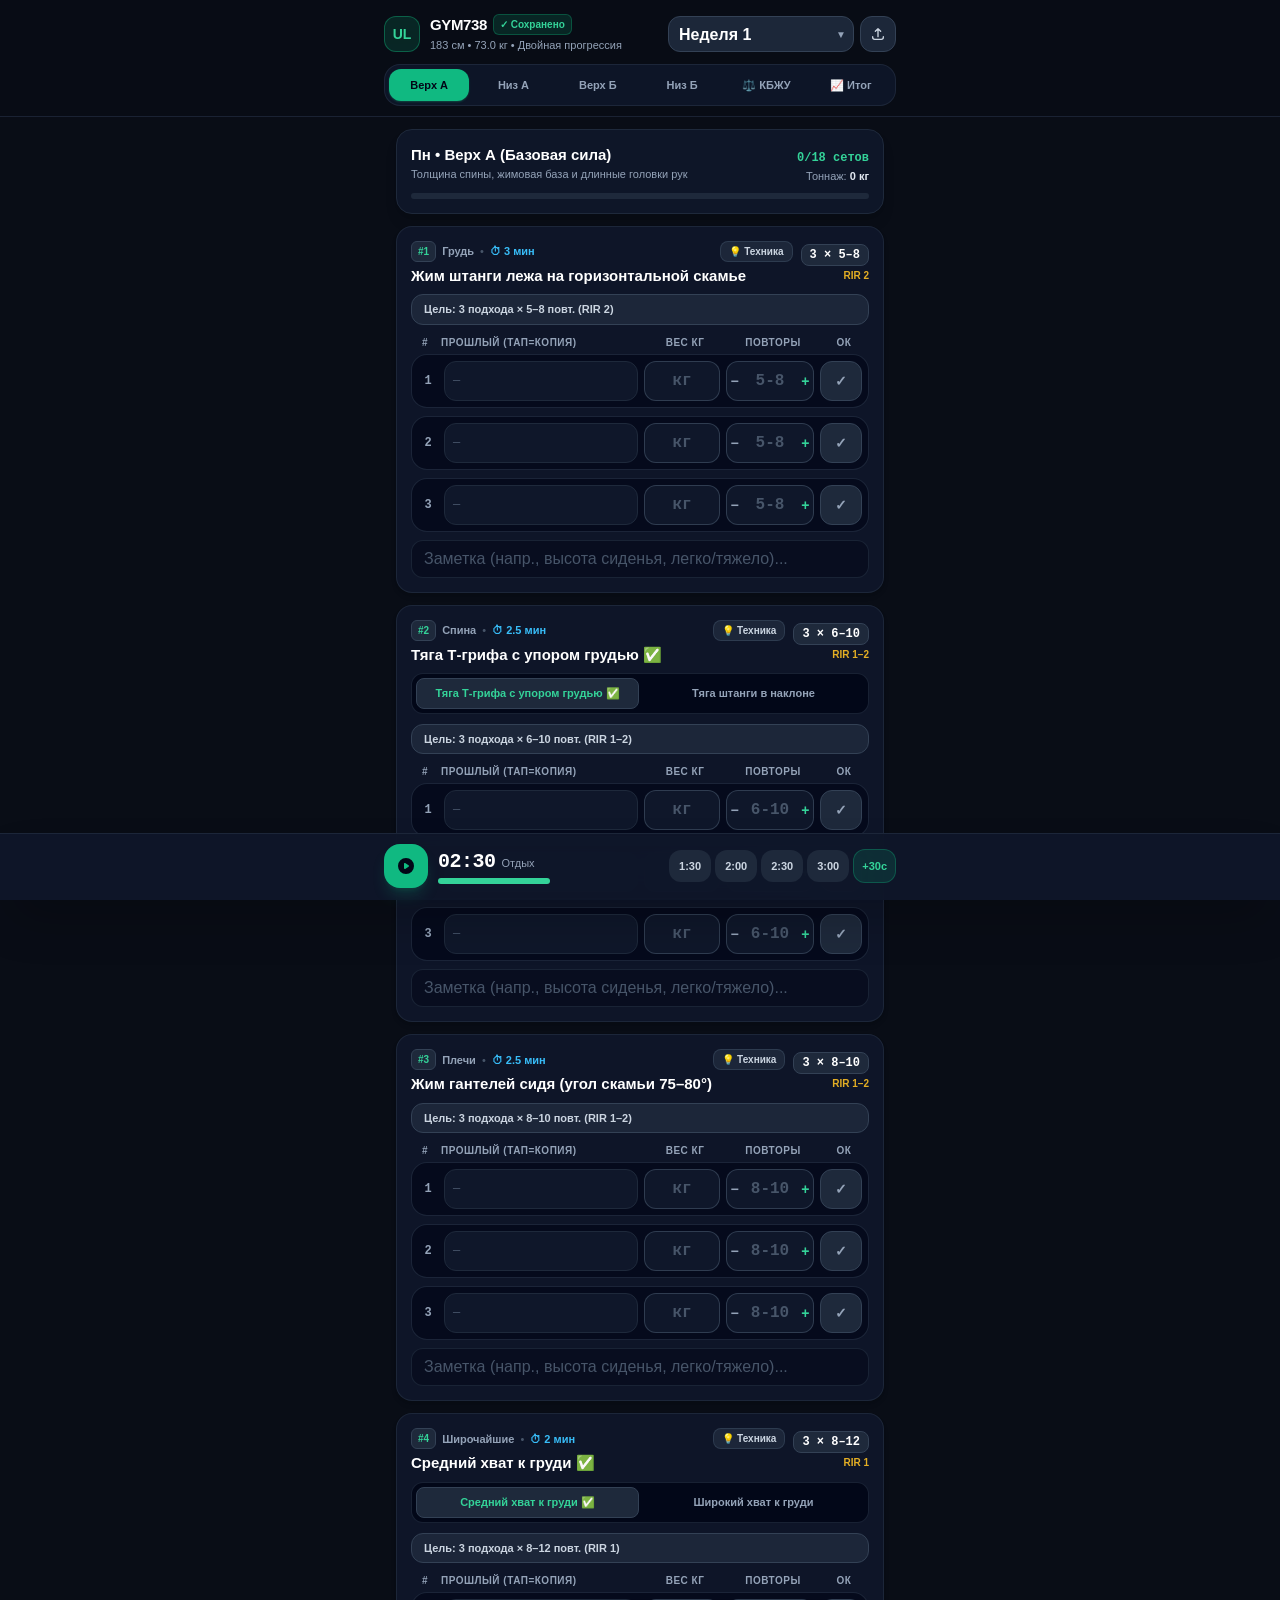
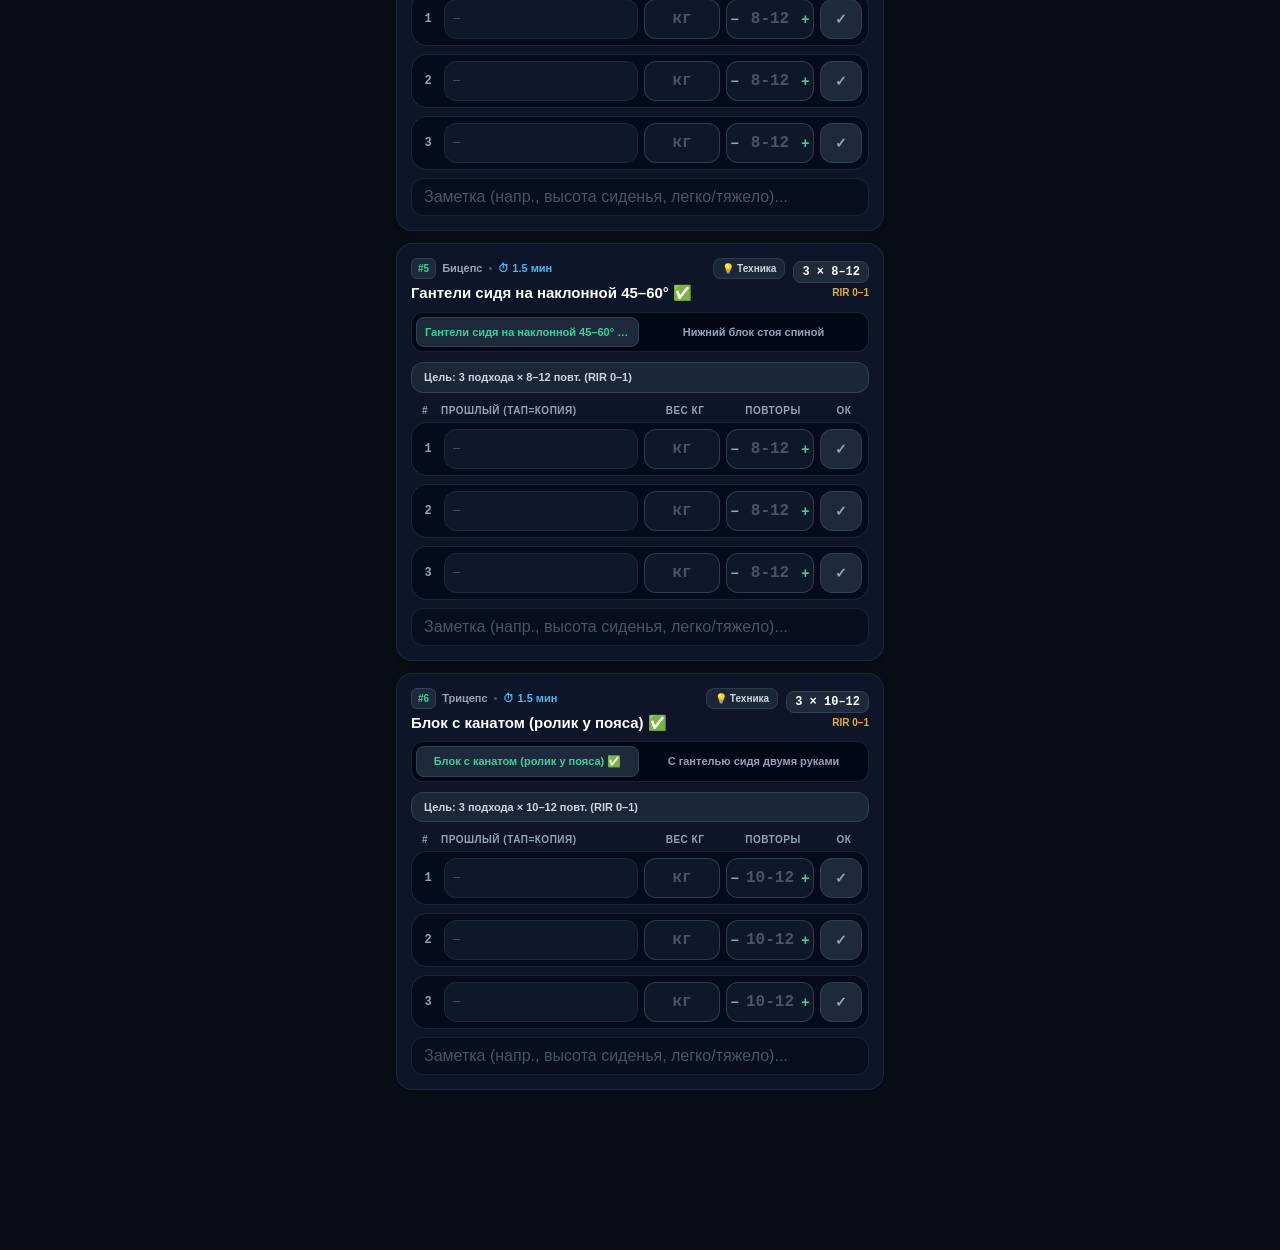
==== commit 1387444b: "Add all 24 exercise technique notes and simpler biomechanical alternatives for awkward cable setups" ====
--- a/index.html
+++ b/index.html
@@ -236,12 +236,12 @@
             restLabel: '3 мин',
             muscle: 'Грудь',
             step: 2.5,
-            note: 'Главный драйвер силового прогресса жимовой группы. Оставляй 2 повторения в запасе.'
+            note: 'СОЛО (183 см): ставь скамью в раму с упорами на 2 см ниже груди с мостом (или жми без замков на строгом RIR 2). Локти под углом 45–60° к корпусу, лопатки сведены.'
           },
           {
             id: 'ua_row',
-            name: 'Тяга штанги / Т-грифа в наклоне (с упором)',
-            variants: ['Тяга Т-грифа с упором грудью', 'Тяга штанги в наклоне'],
+            name: 'Тяга Т-грифа с упором грудью / Тяга штанги',
+            variants: ['Тяга Т-грифа с упором грудью ✅', 'Тяга штанги в наклоне'],
             sets: 3,
             minReps: 6,
             maxReps: 10,
@@ -250,11 +250,11 @@
             restLabel: '2.5 мин',
             muscle: 'Спина',
             step: 2.5,
-            note: 'Упор грудью снимает читинг поясницей и направляет 100% нагрузки в верх спины и широчайшие.'
+            note: 'СОЛО (183 см): упор грудью — лучший выбор, он бережет поясницу перед днем ног. Внизу позволяй весу вытянуть лопатки вперед (растяжение), затем мощно тяни локти назад.'
           },
           {
             id: 'ua_ohp_db',
-            name: 'Жим гантелей сидя (угол 75–80°)',
+            name: 'Жим гантелей сидя (угол скамьи 75–80°)',
             sets: 3,
             minReps: 8,
             maxReps: 10,
@@ -263,12 +263,12 @@
             restLabel: '2.5 мин',
             muscle: 'Плечи',
             step: 2,
-            note: 'Глубокое опускание гантелей дает максимальное растяжение передней и средней дельты.'
+            note: 'СОЛО: закидывай гантели поочередно толчком колен. Локти выведи вперед на 30–45° (не в линию с ушами!). Опускай глубоко до плеч. В конце прими гантели обратно на колени (не бросай на пол!).'
           },
           {
             id: 'ua_lat_pulldown',
             name: 'Тяга верхнего блока к груди',
-            variants: ['Широкий хват к груди', 'Средний хват к груди'],
+            variants: ['Средний хват к груди ✅', 'Широкий хват к груди'],
             sets: 3,
             minReps: 8,
             maxReps: 12,
@@ -277,12 +277,12 @@
             restLabel: '2 мин',
             muscle: 'Широчайшие',
             step: 2.5,
-            note: 'В верхней точке позволяй лопаткам тянуться вверх за рукоятью для растяжения широчайших.'
+            note: 'СОЛО: используй лямки! Хват чуть шире плеч дает лучшую амплитуду. Вверху позволяй лопаткам тянуться за рукоятью вверх (растяжение широчайших).'
           },
           {
             id: 'ua_incline_curl',
-            name: 'Сгибания на бицепс на наклонной (45–60°)',
-            variants: ['Гантели на наклонной 45–60°', 'Нижний блок стоя спиной'],
+            name: 'Сгибания на бицепс: Наклонная скамья / Блок',
+            variants: ['Гантели сидя на наклонной 45–60° ✅', 'Нижний блок стоя спиной'],
             sets: 3,
             minReps: 8,
             maxReps: 12,
@@ -291,11 +291,12 @@
             restLabel: '1.5 мин',
             muscle: 'Бицепс',
             step: 1,
-            note: 'Отведение локтя за корпус максимально натягивает длинную головку бицепса.'
+            note: 'ПРОСТАЯ ТЕХНИКА: сидя на скамье 45–60°, прижми лопатки и затылок, свесь руки вертикально вниз — бицепс уже растянут без возни с тросом! Сгибай руки, не выводя локти вперед.'
           },
           {
             id: 'ua_overhead_ext',
-            name: 'Разгибания на трицепс с канатом из-за головы',
+            name: 'Разгибания на трицепс из-за головы',
+            variants: ['Блок с канатом (ролик у пояса) ✅', 'С гантелью сидя двумя руками'],
             sets: 3,
             minReps: 10,
             maxReps: 12,
@@ -304,7 +305,7 @@
             restLabel: '1.5 мин',
             muscle: 'Трицепс',
             step: 2.5,
-            note: 'Прямой прицел в длинную головку трицепса в растянутой позиции (в 1.5 раза больше роста, чем жим книзу).'
+            note: 'ЧТОБЫ БЫЛО УДОБНО: на блоке ставь ролик на высоту ПОЯСА (не в пол!), бери канат и разворачивайся. Либо сядь на скамью 75° и делай из-за головы с одной гантелью двумя руками!'
           }
         ]
       },
@@ -316,8 +317,8 @@
         exercises: [
           {
             id: 'la_squat',
-            name: 'Приседания со штангой (или Гакк-присед)',
-            variants: ['Приседания со штангой', 'Глубокий Гакк-присед'],
+            name: 'Глубокий Гакк-присед / Присед со штангой',
+            variants: ['Глубокий Гакк-присед ✅', 'Приседания со штангой в раме'],
             sets: 3,
             minReps: 5,
             maxReps: 8,
@@ -326,7 +327,7 @@
             restLabel: '3.5 мин',
             muscle: 'Квадрицепс',
             step: 2.5,
-            note: 'Опускайся максимально глубоко (ниже параллели, пока сохраняется ровная спина) — внизу главный стимул.'
+            note: 'СОЛО (183 см): Гакк-присед идеален — спина прижата, стопоры под руками. Если со штангой — ставь упоры в раме и подложи блинчики 1.25–2.5 кг под пятки для глубокого седа с ровной спиной.'
           },
           {
             id: 'la_rdl',
@@ -339,7 +340,7 @@
             restLabel: '3 мин',
             muscle: 'Бицепс бедра',
             step: 2.5,
-            note: 'Движение строго за счет отведения таза назад, штанга скользит по ногам до середины голени.'
+            note: 'СОЛО: снимай штангу со стоек на уровне бедер и обязательно надевай лямки! Колени чуть согнуты, уводи таз строго назад (штанга скользит по ногам до середины голени).'
           },
           {
             id: 'la_leg_press',
@@ -352,7 +353,7 @@
             restLabel: '2.5 мин',
             muscle: 'Квадрицепс',
             step: 5,
-            note: 'Узкая или средняя постановка ног в нижней части платформы для максимального сгибания колена.'
+            note: 'СОЛО: проверь нижние страховочные отбойники! Ставь стопы в нижнюю часть платформы. Опускай максимально глубоко, но не отрывай крестец и поясницу от сиденья.'
           },
           {
             id: 'la_seated_curl',
@@ -365,7 +366,7 @@
             restLabel: '2 мин',
             muscle: 'Бицепс бедра',
             step: 2.5,
-            note: 'Сидячий вариант натягивает бицепс бедра через таз и дает на 30–40% больше роста, чем лежа.'
+            note: 'СОЛО: плотно зажми бедра верхней подушкой. Сидячий вариант дает на 30–40% больше роста, чем лежа. В 3-м подходе после отказа сделай 3–4 частичных повторения в начале амплитуды.'
           },
           {
             id: 'la_calf_standing',
@@ -378,12 +379,12 @@
             restLabel: '1.5 мин',
             muscle: 'Икры',
             step: 2.5,
-            note: 'Главный секрет икр: пауза 2 секунды в нижней точке в полном растяжении.'
+            note: 'Главный секрет икр: опусти пятки максимально вниз и держи паузу 2 секунды в нижней точке (убирает пружину ахиллова сухожилия).'
           },
           {
             id: 'la_abs',
             name: 'Скручивания «Молитва» / Подъемы ног в висе',
-            variants: ['Скручивания на блоке («Молитва»)', 'Подъемы ног в висе'],
+            variants: ['Скручивания на блоке («Молитва») ✅', 'Подъемы ног в висе'],
             sets: 3,
             minReps: 10,
             maxReps: 15,
@@ -392,7 +393,7 @@
             restLabel: '1.5 мин',
             muscle: 'Пресс',
             step: 2.5,
-            note: 'Контролируемое округление позвоночника под нагрузкой.'
+            note: 'В «Молитве» зафиксируй таз и скручивай именно грудной отдел позвоночника к тазу (ребра к лобковой кости), плавно растягивая пресс вверху.'
           }
         ]
       },
@@ -413,7 +414,7 @@
             restLabel: '2.5–3 мин',
             muscle: 'Верх груди',
             step: 2,
-            note: 'Угол строго 30° оптимален для верха груди без перегрузки передней дельты. Опускай гантели глубоко.'
+            note: 'СОЛО: угол строго 30° (1–2 деления вверх). Закидывай гантели коленями, локти под углом 45–60° к ребрам. Опускай глубоко с паузой 0.5 сек в растяжении. В конце прими гантели на колени и сядь.'
           },
           {
             id: 'ub_pullups',
@@ -426,12 +427,12 @@
             restLabel: '2.5–3 мин',
             muscle: 'Широчайшие',
             step: 2.5,
-            note: 'Если со своим весом — ставь 0 кг (или 73 кг) и прибавляй повторения.'
+            note: 'Хват чуть шире плеч (можно с лямками). Внизу полное растяжение, вверху тянись грудью к турнику. Если со своим весом — пиши 0 кг (или 73 кг).'
           },
           {
             id: 'ub_dips_hammer',
-            name: 'Отжимания на брусьях с весом / Хаммер',
-            variants: ['Брусья с весом (наклон вперед)', 'Жим в тренажере Хаммер'],
+            name: 'Жим в Хаммере / Отжимания на брусьях с весом',
+            variants: ['Жим в тренажере Хаммер ✅', 'Брусья с весом (наклон вперед)'],
             sets: 3,
             minReps: 8,
             maxReps: 12,
@@ -440,7 +441,7 @@
             restLabel: '2 мин',
             muscle: 'Грудь / Трицепс',
             step: 2.5,
-            note: 'На брусьях наклоняй корпус вперед и уходи в глубокое растяжение.'
+            note: 'СОЛО: Хаммер безопаснее для плеч на RIR 1. На брусьях наклоняй корпус вперед на 25° и опускайся до угла 90° в локтях без дискомфорта в плечах.'
           },
           {
             id: 'ub_cable_row',
@@ -453,11 +454,12 @@
             restLabel: '2 мин',
             muscle: 'Середина спины',
             step: 2.5,
-            note: 'На негативной фазе подавай плечи слегка вперед, растягивая трапеции и ромбовидные.'
+            note: 'С лямками! На негативной фазе не качай поясницей, но подавай плечи и лопатки вперед (растягивая трапеции и ромбовидные под нагрузкой), затем своди лопатки и тяни к поясу.'
           },
           {
             id: 'ub_cable_lateral',
-            name: 'Махи рукой в сторону на нижнем блоке',
+            name: 'Махи в сторону: Нижний блок / Гантели сидя',
+            variants: ['Махи на блоке (ролик у кисти) ✅', 'Махи с гантелями сидя (наклон 15°)'],
             sets: 4,
             minReps: 12,
             maxReps: 15,
@@ -466,7 +468,7 @@
             restLabel: '1.5 мин',
             muscle: 'Средняя дельта',
             step: 1.25,
-            note: 'Кабель на уровне кисти или бедра дает пиковую нагрузку на среднюю дельту в нижней растянутой точке.'
+            note: 'На блоке: ставь ролик на высоту кисти/колена и держись за стойку. Если на блоке неудобный шаг плиток — сядь на скамью (наклон 15° вперед) и веди гантели чуть вперед на 30° в плоскости лопатки.'
           },
           {
             id: 'ub_preacher_curl',
@@ -479,7 +481,7 @@
             restLabel: '1.5 мин',
             muscle: 'Бицепс',
             step: 2.5,
-            note: 'Пиковый крутящий момент в нижней части амплитуды (при почти прямых руках).'
+            note: 'СОЛО: подмышки плотно на краю подушки. Опускай EZ-гриф медленно (2–3 сек) почти до конца (оставляя микро-угол 5° в локте, без рывка снизу!).'
           }
         ]
       },
@@ -492,7 +494,7 @@
           {
             id: 'lb_main',
             name: 'Болгарские сплит-приседы / Становая тяга',
-            variants: ['Болгарские сплит-приседы (8–10)', 'Становая тяга (5–6)'],
+            variants: ['Болгарские приседы с опорой рукой (8–10) ✅', 'Становая тяга (5–6)'],
             sets: 3,
             minReps: 8,
             maxReps: 10,
@@ -503,7 +505,7 @@
             restLabel: '3 мин',
             muscle: 'Бедра / Ягодицы',
             step: 2,
-            note: 'Болгарские: 3×8–10 на каждую ногу глубоко. Становая: 3×5–6 на силу.'
+            note: 'СОЛО-ЛАЙФХАК: возьми тяжелую гантель (с лямкой) в ОДНУ руку (со стороны задней ноги), а свободной рукой держись за стойку рамы! Баланс 100%, при отказе просто опусти гантель на пол.'
           },
           {
             id: 'lb_leg_ext',
@@ -516,12 +518,12 @@
             restLabel: '2 мин',
             muscle: 'Квадрицепс',
             step: 2.5,
-            note: 'Отодвинь спинку чуть назад (угол в тазу > 90°) — это включает прямую мышцу бедра.'
+            note: 'Отодвинь спинку тренажера чуть назад (полулежа, угол в тазу 100–110°) — это растягивает и полноценно включает прямую мышцу бедра.'
           },
           {
             id: 'lb_hyper_curl',
-            name: 'Гиперэкстензия с весом / Сгибания ног',
-            variants: ['Гиперэкстензия (круглая спина)', 'Сгибания ног сидя/лежа'],
+            name: 'Сгибания ног / Гиперэкстензия с весом',
+            variants: ['Сгибания ног лежа/сидя ✅', 'Гиперэкстензия (круглая спина)'],
             sets: 3,
             minReps: 10,
             maxReps: 12,
@@ -530,7 +532,7 @@
             restLabel: '2 мин',
             muscle: 'Ягодицы / Бицепс бедра',
             step: 2.5,
-            note: 'В гиперэкстензии слегка скругли верх спины и поднимайся за счет ягодиц и бицепса бедра.'
+            note: 'Сгибания голени тренируют короткую головку бицепса бедра (она не работает в тягах). В гиперэкстензии скругли верх спины и поднимайся строго за счет сжатия ягодиц.'
           },
           {
             id: 'lb_skullcrusher',
@@ -543,12 +545,12 @@
             restLabel: '2 мин',
             muscle: 'Трицепс',
             step: 2.5,
-            note: 'Опускай гриф за голову, а не ко лбу — это бережет локти и растягивает длинную головку.'
+            note: 'СОЛО: уводи плечи чуть назад (15–20°) и опускай гриф ЗА макушку головы (растяжение длинной головки, бережет локти). При отказе опусти гриф на грудь, выжми от груди и сядь.'
           },
           {
             id: 'lb_facepull',
-            name: 'Тяга каната к лицу (Face Pull) / Пек-Дек',
-            variants: ['Тяга каната к лицу (Face Pull)', 'Обратный Пек-Дек'],
+            name: 'Обратный Пек-Дек / Тяга каната к лицу',
+            variants: ['Обратный Пек-Дек ✅', 'Тяга каната к лицу (Face Pull)'],
             sets: 3,
             minReps: 12,
             maxReps: 15,
@@ -557,7 +559,7 @@
             restLabel: '1.5 мин',
             muscle: 'Задняя дельта',
             step: 2.5,
-            note: 'Задняя дельта и баланс плечевого сустава.'
+            note: 'СОЛО: в Обратном Пек-Дек грудь стабильна, не своди лопатки — отводи руки локтями в стороны-назад по широкой дуге.'
           },
           {
             id: 'lb_calf_press',
@@ -570,7 +572,7 @@
             restLabel: '1.5 мин',
             muscle: 'Икры',
             step: 5,
-            note: 'Пауза 2 секунды в нижней точке в полном растяжении.'
+            note: 'СОЛО-БЕЗОПАСНОСТЬ: выжми платформу, но НЕ убирай страховочные стопоры (чтобы платформа не поехала, если соскользнет носок)! Пауза 2 секунды в нижней точке.'
           }
         ]
       }
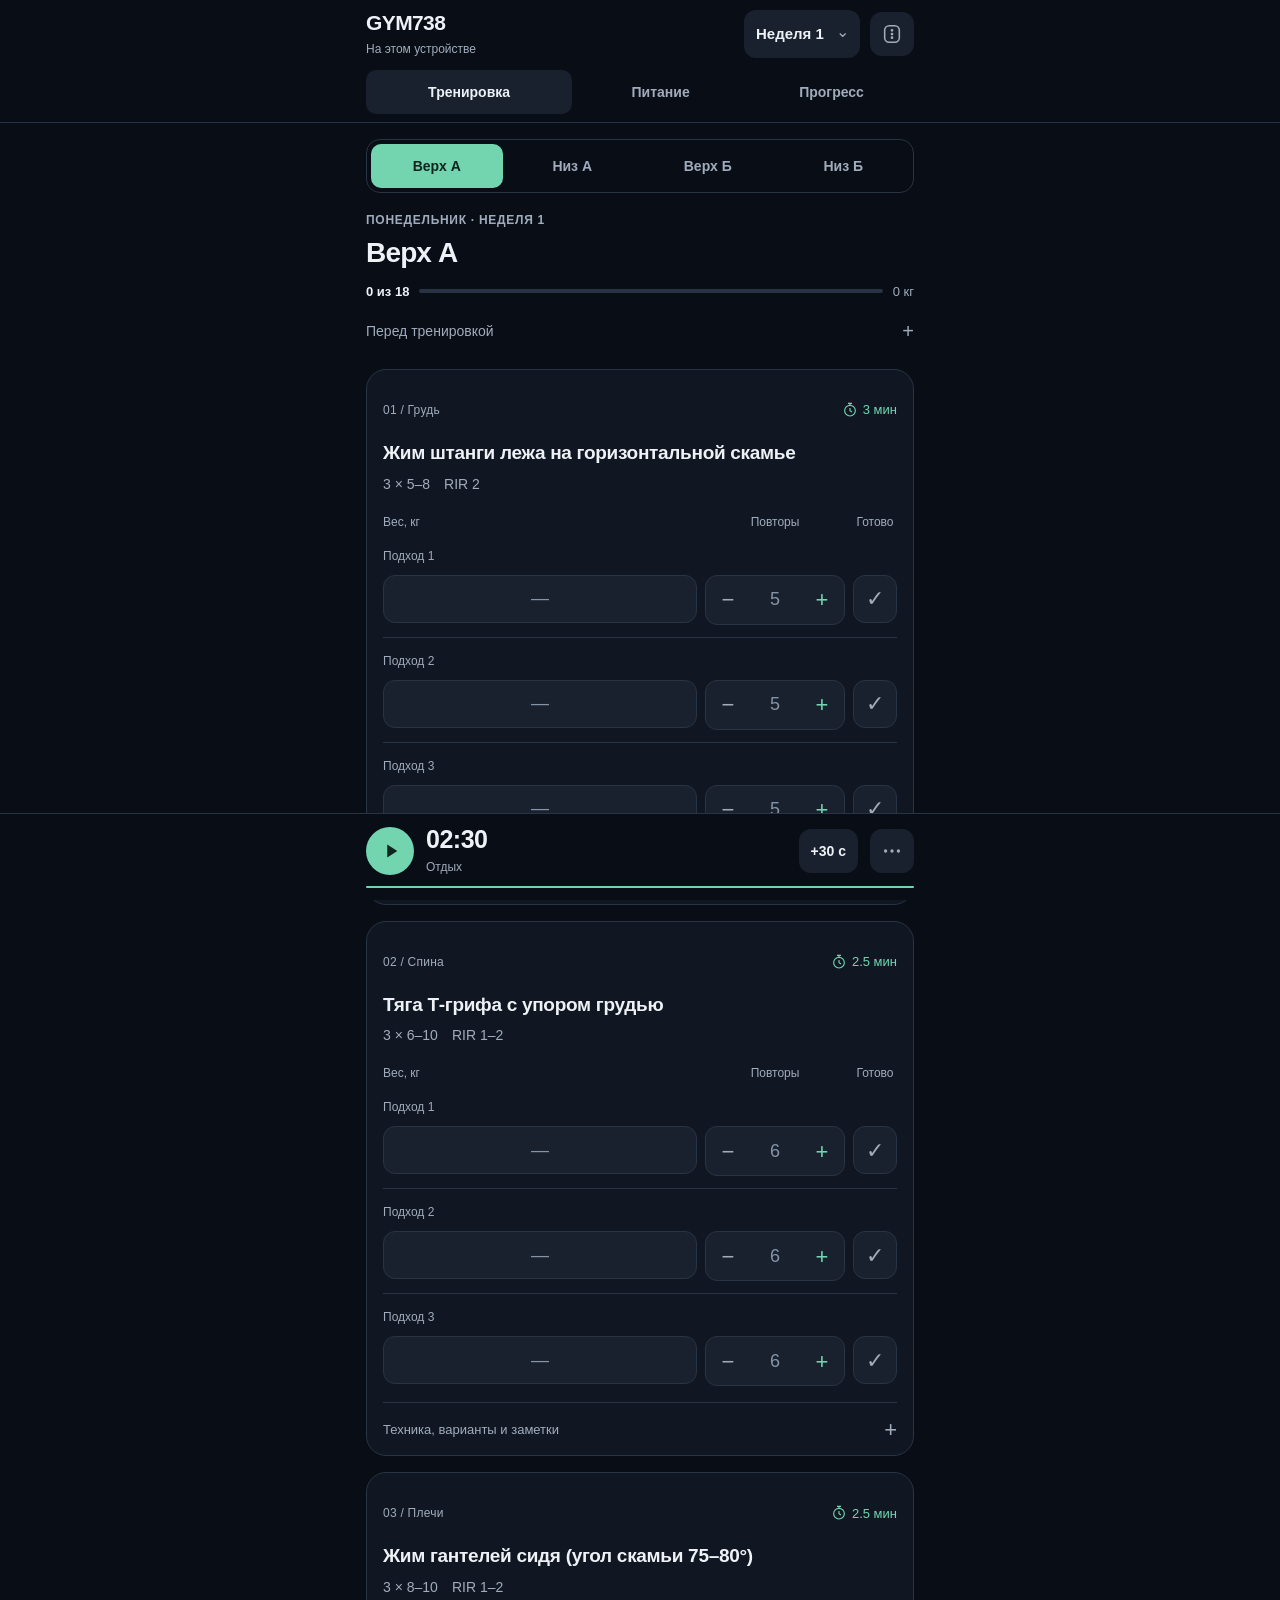
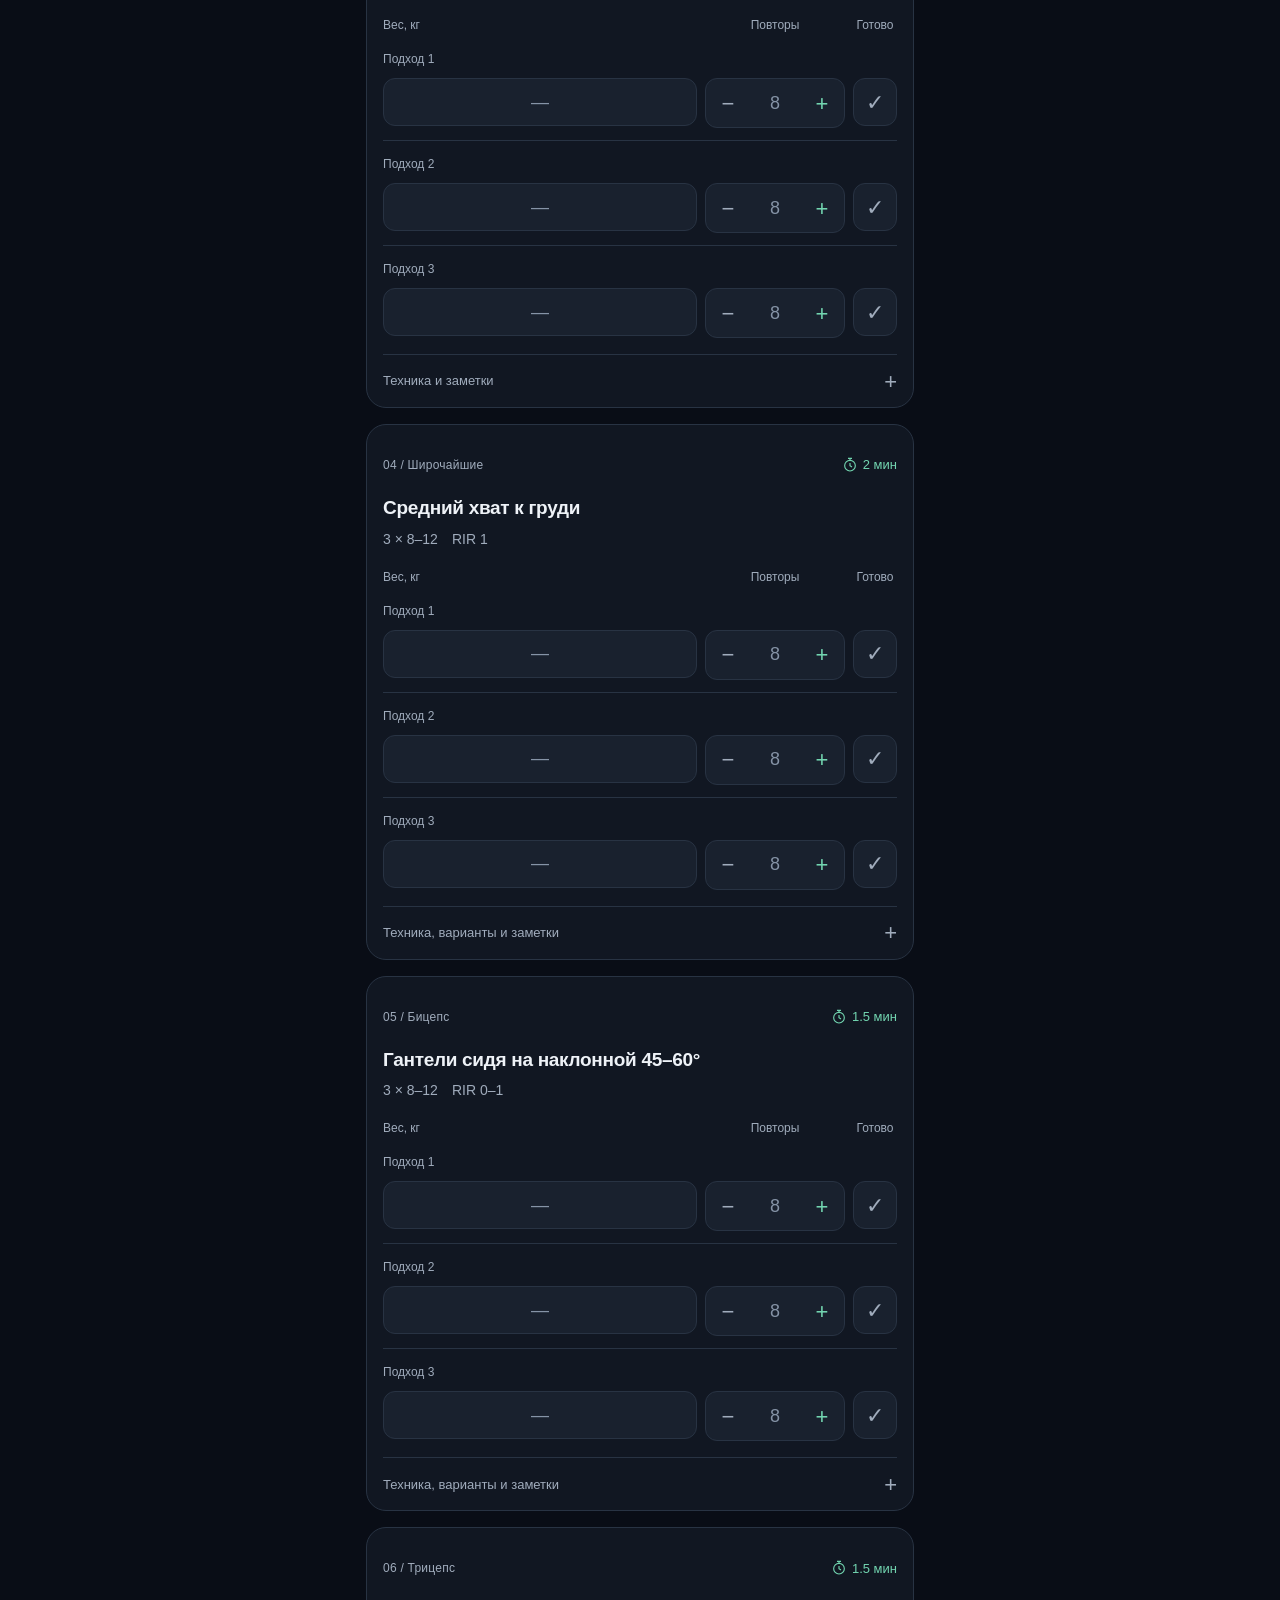
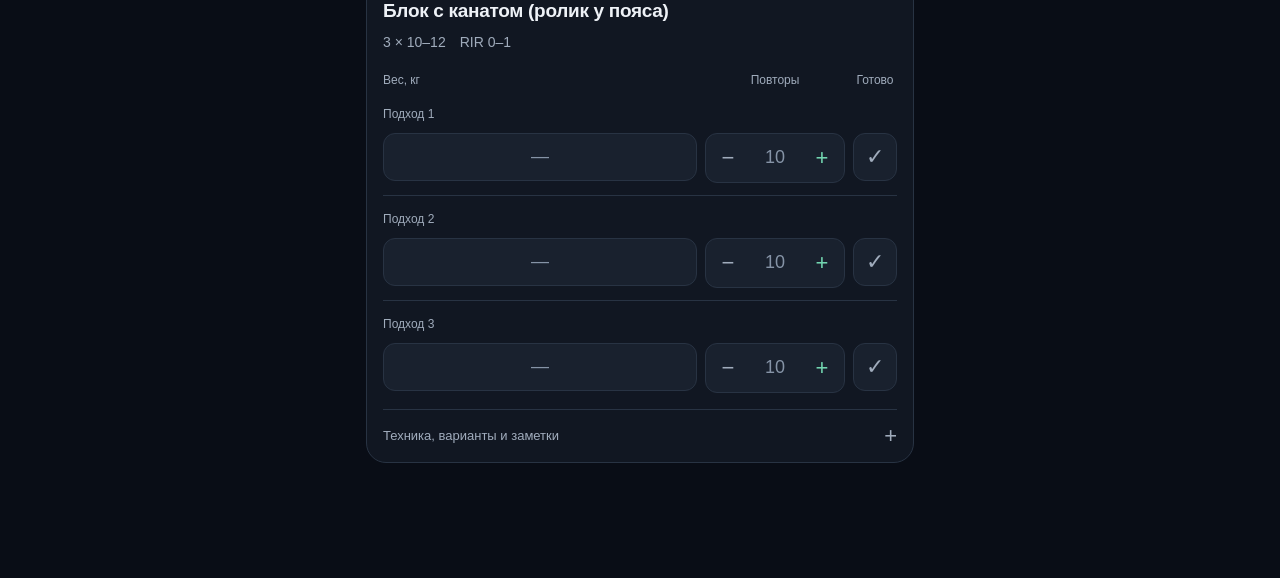
==== commit 93dd4f41: "Adapt GYM738 for iPhone with a minimal readable interface" ====
--- a/index.html
+++ b/index.html
@@ -1,1645 +1,92 @@
 <!DOCTYPE html>
-<html lang="ru" class="dark">
+<html lang="ru">
 <head>
   <meta charset="UTF-8" />
-  <meta name="viewport" content="width=device-width, initial-scale=1.0, maximum-scale=1.0, user-scalable=no, viewport-fit=cover" />
+  <meta name="viewport" content="width=device-width, initial-scale=1, viewport-fit=cover" />
   <meta name="apple-mobile-web-app-capable" content="yes" />
   <meta name="apple-mobile-web-app-status-bar-style" content="black-translucent" />
   <meta name="apple-mobile-web-app-title" content="GYM738" />
   <meta name="theme-color" content="#090d16" />
+  <meta name="description" content="Твои тренировки, рабочие веса и прогресс. Простой дневник для зала." />
   <meta name="robots" content="noindex, nofollow" />
   <link rel="apple-touch-icon" href="apple-touch-icon.png" />
   <link rel="icon" type="image/png" href="apple-touch-icon.png" />
   <link rel="manifest" href="manifest.json" />
+  <link rel="stylesheet" href="app.css" />
+  <link rel="stylesheet" href="views.css" />
   <title>GYM738 — Дневник тренировок</title>
-  <script src="tailwind.js"></script>
-  <style>
-    :root {
-      color-scheme: dark;
-      --safe-top: env(safe-area-inset-top, 0px);
-      --safe-bottom: env(safe-area-inset-bottom, 0px);
-    }
-    * {
-      -webkit-tap-highlight-color: transparent;
-      box-sizing: border-box;
-    }
-    html, body {
-      background-color: #090d16;
-      color: #f1f5f9;
-      font-family: -apple-system, BlinkMacSystemFont, "SF Pro Display", "SF Pro Text", "Helvetica Neue", sans-serif;
-      overscroll-behavior-y: none;
-      margin: 0;
-      padding: 0;
-    }
-    body {
-      padding-bottom: calc(8.5rem + max(var(--safe-bottom), 24px));
-    }
-
-    /* Учет брови / Dynamic Island iPhone 14 (47–59px) */
-    .ios-header {
-      padding-top: max(calc(var(--safe-top) + 6px), 14px);
-    }
-    @media all and (display-mode: standalone) {
-      .ios-header {
-        padding-top: max(calc(var(--safe-top) + 8px), 54px);
-      }
-    }
-
-    /* Учет нижней полоски Home Indicator на iPhone 14 */
-    .ios-bottom-bar {
-      padding-bottom: max(calc(var(--safe-bottom) + 6px), 12px);
-    }
-    @media all and (display-mode: standalone) {
-      .ios-bottom-bar {
-        padding-bottom: max(calc(var(--safe-bottom) + 4px), 26px);
-      }
-    }
-
-    /* Отключаем авто-зум Safari при фокусе на поле ввода (обязательно >= 16px) */
-    input, select, textarea {
-      font-size: 16px !important;
-      -webkit-appearance: none;
-      appearance: none;
-    }
-
-    .no-scrollbar::-webkit-scrollbar {
-      display: none;
-    }
-    .no-scrollbar {
-      -ms-overflow-style: none;
-      scrollbar-width: none;
-    }
-
-    .set-done {
-      background: linear-gradient(90deg, rgba(16, 185, 129, 0.18) 0%, rgba(16, 185, 129, 0.05) 100%) !important;
-      border-color: rgba(16, 185, 129, 0.45) !important;
-    }
-
-    /* Плавное нажатие в стиле iOS */
-    .ios-btn:active {
-      transform: scale(0.94);
-      opacity: 0.85;
-    }
-  </style>
+  <script src="views.js" defer></script>
+  <script src="app.js" defer></script>
 </head>
-<body class="min-h-screen selection:bg-emerald-500 selection:text-slate-950">
-
-  <!-- Плавающая кнопка закрытия клавиатуры на iPhone (появляется только когда открыта клавиатура) -->
-  <div id="kbDismissBar" class="fixed top-0 inset-x-0 z-50 hidden pointer-events-none flex justify-end px-3" style="padding-top: max(calc(env(safe-area-inset-top, 47px) + 6px), 52px);">
-    <button type="button" onmousedown="dismissKeyboard(event)" ontouchstart="dismissKeyboard(event)" class="pointer-events-auto px-3.5 py-1.5 rounded-full bg-emerald-500 text-slate-950 font-extrabold text-xs shadow-xl shadow-black/60 flex items-center gap-1.5 active:scale-95">
-      <span>Готово</span>
-      <span>⌨️↓</span>
-    </button>
-  </div>
-
-  <!-- Top Sticky Header (iPhone 14 Safe Area) -->
-  <header class="ios-header sticky top-0 z-30 bg-[#090d16]/95 backdrop-blur-xl border-b border-slate-800/80 px-3.5 pb-2.5">
-    <div class="max-w-lg mx-auto">
-      <div class="flex items-center justify-between gap-2 mb-2.5">
-        <div class="flex items-center gap-2.5 min-w-0">
-          <div class="w-9 h-9 shrink-0 rounded-xl bg-emerald-500/15 border border-emerald-500/40 flex items-center justify-center text-emerald-400 font-extrabold text-sm">
-            UL
-          </div>
-          <div class="min-w-0">
-            <div class="flex items-center gap-1.5">
-              <h1 class="text-[15px] font-extrabold tracking-tight text-white leading-none">GYM738</h1>
-              <span id="saveStatusBadge" class="px-1.5 py-0.5 rounded-md bg-emerald-500/15 border border-emerald-500/30 text-[10px] font-semibold text-emerald-400">✓ Сохранено</span>
-            </div>
-            <p class="text-[11px] text-slate-400 mt-0.5 truncate">183 см • <span id="headerCurrentWeight">73.0</span> кг • Двойная прогрессия</p>
-          </div>
+<body>
+  <header class="app-header" id="appHeader">
+    <div class="shell">
+      <div class="topline">
+        <div class="brand">
+          <h1>GYM738</h1>
+          <span id="saveStatusBadge" class="save-status" role="status">На этом устройстве</span>
         </div>
-
-        <!-- Выбор недели и меню бэкапа -->
-        <div class="flex items-center gap-1.5 shrink-0">
-          <div class="relative">
-            <select id="weekSelect" onchange="changeWeek(this.value)" class="bg-slate-800/95 text-white font-bold rounded-xl pl-2.5 pr-6 py-1.5 border border-slate-700 focus:outline-none focus:border-emerald-500 h-9">
-            </select>
-            <span class="pointer-events-none absolute right-2 top-1/2 -translate-y-1/2 text-slate-400 text-[10px]">▼</span>
-          </div>
-          <button onclick="openDataModal()" title="Бэкап и настройки" class="ios-btn w-9 h-9 rounded-xl bg-slate-800/95 border border-slate-700 text-slate-300 flex items-center justify-center">
-            <svg class="w-4 h-4" fill="none" stroke="currentColor" viewBox="0 0 24 24">
-              <path stroke-linecap="round" stroke-linejoin="round" stroke-width="2" d="M4 16v1a3 3 0 003 3h10a3 3 0 003-3v-1m-4-8l-4-4m0 0L8 8m4-4v12"/>
-            </svg>
-          </button>
+        <div class="week-picker">
+          <label class="sr-only" for="weekSelect">Неделя тренировок</label>
+          <select id="weekSelect" onchange="changeWeek(this.value)"></select>
         </div>
-      </div>
-
-      <!-- Дни тренировок (крупные кнопки под палец) -->
-      <div class="grid grid-cols-6 gap-1 bg-slate-900/90 p-1 rounded-2xl border border-slate-800/90" id="dayTabs">
-        <button onclick="selectTab('upperA')" id="tab-upperA" class="ios-btn py-2 rounded-xl text-[11px] font-bold text-center transition truncate">
-          Верх А
-        </button>
-        <button onclick="selectTab('lowerA')" id="tab-lowerA" class="ios-btn py-2 rounded-xl text-[11px] font-bold text-center transition truncate">
-          Низ А
-        </button>
-        <button onclick="selectTab('upperB')" id="tab-upperB" class="ios-btn py-2 rounded-xl text-[11px] font-bold text-center transition truncate">
-          Верх Б
-        </button>
-        <button onclick="selectTab('lowerB')" id="tab-lowerB" class="ios-btn py-2 rounded-xl text-[11px] font-bold text-center transition truncate">
-          Низ Б
-        </button>
-        <button onclick="selectTab('nutrition')" id="tab-nutrition" class="ios-btn py-2 rounded-xl text-[11px] font-bold text-center transition truncate">
-          ⚖️ КБЖУ
-        </button>
-        <button onclick="selectTab('stats')" id="tab-stats" class="ios-btn py-2 rounded-xl text-[11px] font-bold text-center transition truncate">
-          📈 Итог
+        <button type="button" class="icon-button" onclick="openDataModal()" aria-label="Сохранение и настройки">
+          <svg viewBox="0 0 24 24" fill="none" stroke="currentColor" stroke-width="1.7" aria-hidden="true"><path d="M12 8v.01M12 12v.01M12 16v.01" stroke-linecap="round" stroke-width="3"/><rect x="4" y="3" width="16" height="18" rx="5"/></svg>
         </button>
       </div>
+      <nav class="primary-nav" aria-label="Разделы приложения">
+        <button type="button" id="nav-workout" onclick="selectTab(lastWorkoutTab)">Тренировка</button>
+        <button type="button" id="nav-nutrition" onclick="selectTab('nutrition')">Питание</button>
+        <button type="button" id="nav-stats" onclick="selectTab('stats')">Прогресс</button>
+      </nav>
     </div>
   </header>
 
-  <!-- Основной контент -->
-  <main class="max-w-lg mx-auto px-3 pt-3" id="mainContainer">
-  </main>
+  <main class="shell" id="mainContainer"></main>
 
-  <!-- Нижний бар таймера отдыха (адаптирован под большой палец и полоску Home на iPhone 14) -->
-  <div id="bottomTimerBar" class="ios-bottom-bar fixed bottom-0 inset-x-0 z-40 bg-slate-900/95 backdrop-blur-xl border-t border-slate-800/90 px-3.5 pt-2.5 shadow-2xl transition-colors duration-300">
-    <div class="max-w-lg mx-auto flex items-center justify-between gap-2">
-      <div class="flex items-center gap-2.5">
-        <button id="timerToggleBtn" onclick="toggleTimer()" class="ios-btn w-11 h-11 rounded-2xl bg-emerald-500 text-slate-950 font-extrabold flex items-center justify-center shadow-lg shadow-emerald-500/20">
-          <svg id="timerPlayIcon" class="w-5 h-5" fill="currentColor" viewBox="0 0 20 20">
-            <path fill-rule="evenodd" d="M10 18a8 8 0 100-16 8 8 0 000 16zM9.555 7.168A1 1 0 008 8v4a1 1 0 001.555.832l3-2a1 1 0 000-1.664l-3-2z" clip-rule="evenodd"/>
-          </svg>
+  <aside class="timer-dock" id="bottomTimerBar" aria-label="Таймер отдыха">
+    <div class="shell">
+      <div class="timer-main">
+        <button type="button" class="timer-toggle" id="timerToggleBtn" onclick="toggleTimer()" aria-label="Запустить таймер">
+          <svg id="timerPlayIcon" viewBox="0 0 24 24" fill="currentColor" aria-hidden="true"><path d="M9 5l11 7-11 7z"/></svg>
         </button>
-        <div onclick="toggleTimer()" class="cursor-pointer">
-          <div class="flex items-baseline gap-1.5">
-            <span id="timerDisplay" class="font-mono text-xl font-extrabold text-white tabular-nums tracking-tight">02:30</span>
-            <span id="timerStatusLabel" class="text-[11px] font-medium text-slate-400">Отдых</span>
-          </div>
-          <div class="w-28 h-1.5 bg-slate-800 rounded-full overflow-hidden mt-0.5">
-            <div id="timerProgressBar" class="h-full bg-emerald-400 transition-all duration-300" style="width: 100%"></div>
-          </div>
+        <div class="timer-readout">
+          <time id="timerDisplay" aria-label="Осталось времени">02:30</time>
+          <p id="timerStatusLabel">Отдых</p>
         </div>
+        <button type="button" class="timer-add" onclick="adjustTimer(30)" aria-label="Добавить 30 секунд">+30 с</button>
+        <button type="button" id="timerOptionsButton" class="icon-button" onclick="toggleTimerOptions()" aria-label="Выбрать время отдыха" aria-expanded="false" aria-controls="timerOptions">
+          <svg viewBox="0 0 24 24" fill="currentColor" aria-hidden="true"><circle cx="5" cy="12" r="1.8"/><circle cx="12" cy="12" r="1.8"/><circle cx="19" cy="12" r="1.8"/></svg>
+        </button>
       </div>
+      <div id="timerOptions" class="timer-settings" hidden>
+        <button type="button" onclick="chooseTimerPreset(90)" data-seconds="90">1:30</button>
+        <button type="button" onclick="chooseTimerPreset(120)" data-seconds="120">2:00</button>
+        <button type="button" onclick="chooseTimerPreset(150)" data-seconds="150">2:30</button>
+        <button type="button" onclick="chooseTimerPreset(180)" data-seconds="180">3:00</button>
+      </div>
+      <div class="timer-progress" aria-hidden="true"><span id="timerProgressBar"></span></div>
+    </div>
+  </aside>
 
-      <!-- Быстрый выбор времени отдыха -->
-      <div class="flex items-center gap-1">
-        <button onclick="setTimerPreset(90)" class="ios-btn px-2.5 py-2 rounded-xl bg-slate-800 text-[11px] font-bold text-slate-300">1:30</button>
-        <button onclick="setTimerPreset(120)" class="ios-btn px-2.5 py-2 rounded-xl bg-slate-800 text-[11px] font-bold text-slate-300">2:00</button>
-        <button onclick="setTimerPreset(150)" class="ios-btn px-2.5 py-2 rounded-xl bg-slate-800 text-[11px] font-bold text-slate-300">2:30</button>
-        <button onclick="setTimerPreset(180)" class="ios-btn px-2.5 py-2 rounded-xl bg-slate-800 text-[11px] font-bold text-slate-300">3:00</button>
-        <button onclick="adjustTimer(30)" class="ios-btn px-2 py-2 rounded-xl bg-emerald-500/15 border border-emerald-500/30 text-[11px] font-extrabold text-emerald-400">+30с</button>
-      </div>
-    </div>
+  <div id="kbDismissBar" class="keyboard-toolbar" hidden>
+    <div class="shell"><button type="button" onpointerdown="dismissKeyboard(event)" onclick="dismissKeyboard(event)">Готово</button></div>
   </div>
 
-  <!-- Модальное окно бэкапа -->
-  <div id="dataModal" class="fixed inset-0 z-50 hidden bg-black/80 backdrop-blur-sm flex items-center justify-center p-4">
-    <div class="bg-slate-900 border border-slate-800 rounded-3xl max-w-md w-full p-5 space-y-3.5 shadow-2xl">
-      <div class="flex items-center justify-between border-b border-slate-800 pb-3">
-        <h3 class="text-base font-bold text-white">Сохранение и данные</h3>
-        <button onclick="closeDataModal()" class="w-8 h-8 rounded-full bg-slate-800 text-slate-400 flex items-center justify-center">✕</button>
-      </div>
-      <p class="text-xs text-slate-400 leading-relaxed">
-        Твои записи мгновенно сохраняются в память Айфона (<code class="text-emerald-400">localStorage + IndexedDB</code>). Даже без интернета и при обновлениях дизайна они <b>не стираются</b>.
-      </p>
-      <div class="grid grid-cols-1 gap-2.5">
-        <button onclick="exportCSV()" class="ios-btn w-full py-3 px-4 rounded-2xl bg-emerald-500/15 border border-emerald-500/40 text-emerald-300 text-xs font-bold flex items-center justify-center gap-2">
-          📊 Выгрузить таблицу (.CSV для Excel)
-        </button>
-        <button onclick="exportJSON()" class="ios-btn w-full py-3 px-4 rounded-2xl bg-slate-800 border border-slate-700 text-slate-200 text-xs font-semibold flex items-center justify-center gap-2">
-          💾 Сохранить бэкап (.JSON) на Айфон
-        </button>
-        <label class="ios-btn w-full py-3 px-4 rounded-2xl bg-slate-800 border border-slate-700 text-slate-200 text-xs font-semibold flex items-center justify-center gap-2 cursor-pointer">
-          📂 Загрузить бэкап (.JSON)
-          <input type="file" accept=".json" onchange="importJSON(event)" class="hidden" />
-        </label>
-        <button onclick="forceAppUpdate()" class="ios-btn w-full py-2.5 px-4 rounded-2xl bg-sky-500/15 border border-sky-500/30 text-sky-300 text-xs font-semibold flex items-center justify-center gap-2">
-          🔄 Обновить версию (записи сохранятся)
-        </button>
-        <button onclick="resetAllData()" class="ios-btn w-full py-2.5 px-4 rounded-2xl bg-rose-500/10 border border-rose-500/30 text-rose-400 text-xs font-medium mt-1">
-          Очистить все записи
-        </button>
-      </div>
+  <dialog id="dataModal" aria-labelledby="dataModalTitle">
+    <div class="dialog-heading">
+      <h2 id="dataModalTitle">Твои данные</h2>
+      <button type="button" class="icon-button" onclick="closeDataModal()" aria-label="Закрыть настройки">✕</button>
     </div>
-  </div>
-
-  <script>
-    // ==========================================
-    // 1. ПРОГРАММА ТРЕНИРОВОК (UPPER / LOWER)
-    // ==========================================
-    const PROGRAM = {
-      upperA: {
-        id: 'upperA',
-        title: 'Пн • Верх А (Базовая сила)',
-        subtitle: 'Толщина спины, жимовая база и длинные головки рук',
-        warmupNote: 'Разминка: 2–3 подхода перед первым упражнением на мышцу без утомления.',
-        exercises: [
-          {
-            id: 'ua_bench',
-            name: 'Жим штанги лежа на горизонтальной скамье',
-            sets: 3,
-            minReps: 5,
-            maxReps: 8,
-            rir: 'RIR 2',
-            restSec: 180,
-            restLabel: '3 мин',
-            muscle: 'Грудь',
-            step: 2.5,
-            note: 'СОЛО (183 см): ставь скамью в раму с упорами на 2 см ниже груди с мостом (или жми без замков на строгом RIR 2). Локти под углом 45–60° к корпусу, лопатки сведены.'
-          },
-          {
-            id: 'ua_row',
-            name: 'Тяга Т-грифа с упором грудью / Тяга штанги',
-            variants: ['Тяга Т-грифа с упором грудью ✅', 'Тяга штанги в наклоне'],
-            sets: 3,
-            minReps: 6,
-            maxReps: 10,
-            rir: 'RIR 1–2',
-            restSec: 150,
-            restLabel: '2.5 мин',
-            muscle: 'Спина',
-            step: 2.5,
-            note: 'СОЛО (183 см): упор грудью — лучший выбор, он бережет поясницу перед днем ног. Внизу позволяй весу вытянуть лопатки вперед (растяжение), затем мощно тяни локти назад.'
-          },
-          {
-            id: 'ua_ohp_db',
-            name: 'Жим гантелей сидя (угол скамьи 75–80°)',
-            sets: 3,
-            minReps: 8,
-            maxReps: 10,
-            rir: 'RIR 1–2',
-            restSec: 150,
-            restLabel: '2.5 мин',
-            muscle: 'Плечи',
-            step: 2,
-            note: 'СОЛО: закидывай гантели поочередно толчком колен. Локти выведи вперед на 30–45° (не в линию с ушами!). Опускай глубоко до плеч. В конце прими гантели обратно на колени (не бросай на пол!).'
-          },
-          {
-            id: 'ua_lat_pulldown',
-            name: 'Тяга верхнего блока к груди',
-            variants: ['Средний хват к груди ✅', 'Широкий хват к груди'],
-            sets: 3,
-            minReps: 8,
-            maxReps: 12,
-            rir: 'RIR 1',
-            restSec: 120,
-            restLabel: '2 мин',
-            muscle: 'Широчайшие',
-            step: 2.5,
-            note: 'СОЛО: используй лямки! Хват чуть шире плеч дает лучшую амплитуду. Вверху позволяй лопаткам тянуться за рукоятью вверх (растяжение широчайших).'
-          },
-          {
-            id: 'ua_incline_curl',
-            name: 'Сгибания на бицепс: Наклонная скамья / Блок',
-            variants: ['Гантели сидя на наклонной 45–60° ✅', 'Нижний блок стоя спиной'],
-            sets: 3,
-            minReps: 8,
-            maxReps: 12,
-            rir: 'RIR 0–1',
-            restSec: 90,
-            restLabel: '1.5 мин',
-            muscle: 'Бицепс',
-            step: 1,
-            note: 'ПРОСТАЯ ТЕХНИКА: сидя на скамье 45–60°, прижми лопатки и затылок, свесь руки вертикально вниз — бицепс уже растянут без возни с тросом! Сгибай руки, не выводя локти вперед.'
-          },
-          {
-            id: 'ua_overhead_ext',
-            name: 'Разгибания на трицепс из-за головы',
-            variants: ['Блок с канатом (ролик у пояса) ✅', 'С гантелью сидя двумя руками'],
-            sets: 3,
-            minReps: 10,
-            maxReps: 12,
-            rir: 'RIR 0–1',
-            restSec: 90,
-            restLabel: '1.5 мин',
-            muscle: 'Трицепс',
-            step: 2.5,
-            note: 'ЧТОБЫ БЫЛО УДОБНО: на блоке ставь ролик на высоту ПОЯСА (не в пол!), бери канат и разворачивайся. Либо сядь на скамью 75° и делай из-за головы с одной гантелью двумя руками!'
-          }
-        ]
-      },
-      lowerA: {
-        id: 'lowerA',
-        title: 'Вт • Низ А (Квадрицепс и база)',
-        subtitle: 'Глубокий присед, румынская тяга и бицепс бедра сидя',
-        warmupNote: 'Разомни колени и таз + 2–3 разминочных подхода в приседаниях.',
-        exercises: [
-          {
-            id: 'la_squat',
-            name: 'Глубокий Гакк-присед / Присед со штангой',
-            variants: ['Глубокий Гакк-присед ✅', 'Приседания со штангой в раме'],
-            sets: 3,
-            minReps: 5,
-            maxReps: 8,
-            rir: 'RIR 2',
-            restSec: 210,
-            restLabel: '3.5 мин',
-            muscle: 'Квадрицепс',
-            step: 2.5,
-            note: 'СОЛО (183 см): Гакк-присед идеален — спина прижата, стопоры под руками. Если со штангой — ставь упоры в раме и подложи блинчики 1.25–2.5 кг под пятки для глубокого седа с ровной спиной.'
-          },
-          {
-            id: 'la_rdl',
-            name: 'Румынская тяга со штангой (с лямками)',
-            sets: 3,
-            minReps: 8,
-            maxReps: 10,
-            rir: 'RIR 2',
-            restSec: 180,
-            restLabel: '3 мин',
-            muscle: 'Бицепс бедра',
-            step: 2.5,
-            note: 'СОЛО: снимай штангу со стоек на уровне бедер и обязательно надевай лямки! Колени чуть согнуты, уводи таз строго назад (штанга скользит по ногам до середины голени).'
-          },
-          {
-            id: 'la_leg_press',
-            name: 'Жим ногами (стопы внизу платформы)',
-            sets: 3,
-            minReps: 10,
-            maxReps: 12,
-            rir: 'RIR 1',
-            restSec: 150,
-            restLabel: '2.5 мин',
-            muscle: 'Квадрицепс',
-            step: 5,
-            note: 'СОЛО: проверь нижние страховочные отбойники! Ставь стопы в нижнюю часть платформы. Опускай максимально глубоко, но не отрывай крестец и поясницу от сиденья.'
-          },
-          {
-            id: 'la_seated_curl',
-            name: 'Сгибания ног в тренажере СИДЯ',
-            sets: 3,
-            minReps: 10,
-            maxReps: 15,
-            rir: 'RIR 0–1',
-            restSec: 120,
-            restLabel: '2 мин',
-            muscle: 'Бицепс бедра',
-            step: 2.5,
-            note: 'СОЛО: плотно зажми бедра верхней подушкой. Сидячий вариант дает на 30–40% больше роста, чем лежа. В 3-м подходе после отказа сделай 3–4 частичных повторения в начале амплитуды.'
-          },
-          {
-            id: 'la_calf_standing',
-            name: 'Подъемы на носки стоя (тренажер / Смит)',
-            sets: 4,
-            minReps: 10,
-            maxReps: 15,
-            rir: 'RIR 0–1',
-            restSec: 90,
-            restLabel: '1.5 мин',
-            muscle: 'Икры',
-            step: 2.5,
-            note: 'Главный секрет икр: опусти пятки максимально вниз и держи паузу 2 секунды в нижней точке (убирает пружину ахиллова сухожилия).'
-          },
-          {
-            id: 'la_abs',
-            name: 'Скручивания «Молитва» / Подъемы ног в висе',
-            variants: ['Скручивания на блоке («Молитва») ✅', 'Подъемы ног в висе'],
-            sets: 3,
-            minReps: 10,
-            maxReps: 15,
-            rir: 'RIR 1',
-            restSec: 90,
-            restLabel: '1.5 мин',
-            muscle: 'Пресс',
-            step: 2.5,
-            note: 'В «Молитве» зафиксируй таз и скручивай именно грудной отдел позвоночника к тазу (ребра к лобковой кости), плавно растягивая пресс вверху.'
-          }
-        ]
-      },
-      upperB: {
-        id: 'upperB',
-        title: 'Чт • Верх Б (Гипертрофия)',
-        subtitle: 'Верх груди, ширина спины и средняя дельта в растяжении',
-        warmupNote: '2–3 разминочных подхода перед жимом и подтягиваниями.',
-        exercises: [
-          {
-            id: 'ub_incline_db',
-            name: 'Жим гантелей на наклонной скамье (30°)',
-            sets: 3,
-            minReps: 8,
-            maxReps: 10,
-            rir: 'RIR 1–2',
-            restSec: 165,
-            restLabel: '2.5–3 мин',
-            muscle: 'Верх груди',
-            step: 2,
-            note: 'СОЛО: угол строго 30° (1–2 деления вверх). Закидывай гантели коленями, локти под углом 45–60° к ребрам. Опускай глубоко с паузой 0.5 сек в растяжении. В конце прими гантели на колени и сядь.'
-          },
-          {
-            id: 'ub_pullups',
-            name: 'Подтягивания (с доп. весом или своим)',
-            sets: 3,
-            minReps: 6,
-            maxReps: 10,
-            rir: 'RIR 1–2',
-            restSec: 165,
-            restLabel: '2.5–3 мин',
-            muscle: 'Широчайшие',
-            step: 2.5,
-            note: 'Хват чуть шире плеч (можно с лямками). Внизу полное растяжение, вверху тянись грудью к турнику. Если со своим весом — пиши 0 кг (или 73 кг).'
-          },
-          {
-            id: 'ub_dips_hammer',
-            name: 'Жим в Хаммере / Отжимания на брусьях с весом',
-            variants: ['Жим в тренажере Хаммер ✅', 'Брусья с весом (наклон вперед)'],
-            sets: 3,
-            minReps: 8,
-            maxReps: 12,
-            rir: 'RIR 1',
-            restSec: 120,
-            restLabel: '2 мин',
-            muscle: 'Грудь / Трицепс',
-            step: 2.5,
-            note: 'СОЛО: Хаммер безопаснее для плеч на RIR 1. На брусьях наклоняй корпус вперед на 25° и опускайся до угла 90° в локтях без дискомфорта в плечах.'
-          },
-          {
-            id: 'ub_cable_row',
-            name: 'Тяга горизонтального блока к поясу',
-            sets: 3,
-            minReps: 10,
-            maxReps: 12,
-            rir: 'RIR 1',
-            restSec: 120,
-            restLabel: '2 мин',
-            muscle: 'Середина спины',
-            step: 2.5,
-            note: 'С лямками! На негативной фазе не качай поясницей, но подавай плечи и лопатки вперед (растягивая трапеции и ромбовидные под нагрузкой), затем своди лопатки и тяни к поясу.'
-          },
-          {
-            id: 'ub_cable_lateral',
-            name: 'Махи в сторону: Нижний блок / Гантели сидя',
-            variants: ['Махи на блоке (ролик у кисти) ✅', 'Махи с гантелями сидя (наклон 15°)'],
-            sets: 4,
-            minReps: 12,
-            maxReps: 15,
-            rir: 'RIR 0–1',
-            restSec: 90,
-            restLabel: '1.5 мин',
-            muscle: 'Средняя дельта',
-            step: 1.25,
-            note: 'На блоке: ставь ролик на высоту кисти/колена и держись за стойку. Если на блоке неудобный шаг плиток — сядь на скамью (наклон 15° вперед) и веди гантели чуть вперед на 30° в плоскости лопатки.'
-          },
-          {
-            id: 'ub_preacher_curl',
-            name: 'Сгибания с EZ-штангой на скамье Скотта',
-            sets: 3,
-            minReps: 8,
-            maxReps: 12,
-            rir: 'RIR 0–1',
-            restSec: 90,
-            restLabel: '1.5 мин',
-            muscle: 'Бицепс',
-            step: 2.5,
-            note: 'СОЛО: подмышки плотно на краю подушки. Опускай EZ-гриф медленно (2–3 сек) почти до конца (оставляя микро-угол 5° в локте, без рывка снизу!).'
-          }
-        ]
-      },
-      lowerB: {
-        id: 'lowerB',
-        title: 'Пт • Низ Б (Задняя цепь и руки)',
-        subtitle: 'Детализация бедер, ягодиц, задней дельты и трицепса',
-        warmupNote: 'Болгарские приседы — для гипертрофии без нагрузки на поясницу; Становая — для силы.',
-        exercises: [
-          {
-            id: 'lb_main',
-            name: 'Болгарские сплит-приседы / Становая тяга',
-            variants: ['Болгарские приседы с опорой рукой (8–10) ✅', 'Становая тяга (5–6)'],
-            sets: 3,
-            minReps: 8,
-            maxReps: 10,
-            altMinReps: 5,
-            altMaxReps: 6,
-            rir: 'RIR 2',
-            restSec: 180,
-            restLabel: '3 мин',
-            muscle: 'Бедра / Ягодицы',
-            step: 2,
-            note: 'СОЛО-ЛАЙФХАК: возьми тяжелую гантель (с лямкой) в ОДНУ руку (со стороны задней ноги), а свободной рукой держись за стойку рамы! Баланс 100%, при отказе просто опусти гантель на пол.'
-          },
-          {
-            id: 'lb_leg_ext',
-            name: 'Разгибания ног в тренажере сидя',
-            sets: 3,
-            minReps: 10,
-            maxReps: 15,
-            rir: 'RIR 0–1',
-            restSec: 120,
-            restLabel: '2 мин',
-            muscle: 'Квадрицепс',
-            step: 2.5,
-            note: 'Отодвинь спинку тренажера чуть назад (полулежа, угол в тазу 100–110°) — это растягивает и полноценно включает прямую мышцу бедра.'
-          },
-          {
-            id: 'lb_hyper_curl',
-            name: 'Сгибания ног / Гиперэкстензия с весом',
-            variants: ['Сгибания ног лежа/сидя ✅', 'Гиперэкстензия (круглая спина)'],
-            sets: 3,
-            minReps: 10,
-            maxReps: 12,
-            rir: 'RIR 1',
-            restSec: 120,
-            restLabel: '2 мин',
-            muscle: 'Ягодицы / Бицепс бедра',
-            step: 2.5,
-            note: 'Сгибания голени тренируют короткую головку бицепса бедра (она не работает в тягах). В гиперэкстензии скругли верх спины и поднимайся строго за счет сжатия ягодиц.'
-          },
-          {
-            id: 'lb_skullcrusher',
-            name: 'Французский жим с EZ-штангой (за голову)',
-            sets: 3,
-            minReps: 8,
-            maxReps: 12,
-            rir: 'RIR 1',
-            restSec: 120,
-            restLabel: '2 мин',
-            muscle: 'Трицепс',
-            step: 2.5,
-            note: 'СОЛО: уводи плечи чуть назад (15–20°) и опускай гриф ЗА макушку головы (растяжение длинной головки, бережет локти). При отказе опусти гриф на грудь, выжми от груди и сядь.'
-          },
-          {
-            id: 'lb_facepull',
-            name: 'Обратный Пек-Дек / Тяга каната к лицу',
-            variants: ['Обратный Пек-Дек ✅', 'Тяга каната к лицу (Face Pull)'],
-            sets: 3,
-            minReps: 12,
-            maxReps: 15,
-            rir: 'RIR 1',
-            restSec: 90,
-            restLabel: '1.5 мин',
-            muscle: 'Задняя дельта',
-            step: 2.5,
-            note: 'СОЛО: в Обратном Пек-Дек грудь стабильна, не своди лопатки — отводи руки локтями в стороны-назад по широкой дуге.'
-          },
-          {
-            id: 'lb_calf_press',
-            name: 'Подъемы на носки в жиме ногами',
-            sets: 3,
-            minReps: 12,
-            maxReps: 15,
-            rir: 'RIR 0–1',
-            restSec: 90,
-            restLabel: '1.5 мин',
-            muscle: 'Икры',
-            step: 5,
-            note: 'СОЛО-БЕЗОПАСНОСТЬ: выжми платформу, но НЕ убирай страховочные стопоры (чтобы платформа не поехала, если соскользнет носок)! Пауза 2 секунды в нижней точке.'
-          }
-        ]
-      }
-    };
-
-    // ==========================================
-    // 2. ХРАНИЛИЩЕ (100% СОВМЕСТИМОСТЬ С УЖЕ ВВЕДЕННЫМИ ДАННЫМИ)
-    // ==========================================
-    const STORAGE_KEY = 'gym738_tracker_v1';
-    const IDB_NAME = 'gym738_idb';
-    const IDB_STORE = 'state_store';
-    let state = loadState();
-    let openTips = {};       // какие подсказки 💡 открыты
-    let manualExpand = {};   // какие выполненные карточки развернуты вручную
-
-    if (navigator.storage && navigator.storage.persist) {
-      navigator.storage.persist().catch(() => {});
-    }
-
-    function openIDB() {
-      return new Promise((resolve, reject) => {
-        if (!window.indexedDB) return reject('No IDB');
-        const req = indexedDB.open(IDB_NAME, 1);
-        req.onupgradeneeded = e => {
-          const db = e.target.result;
-          if (!db.objectStoreNames.contains(IDB_STORE)) {
-            db.createObjectStore(IDB_STORE);
-          }
-        };
-        req.onsuccess = e => resolve(e.target.result);
-        req.onerror = e => reject(e);
-      });
-    }
-
-    function saveToIDB(data) {
-      openIDB().then(db => {
-        const tx = db.transaction(IDB_STORE, 'readwrite');
-        tx.objectStore(IDB_STORE).put(JSON.stringify(data), STORAGE_KEY);
-      }).catch(() => {});
-    }
-
-    function restoreFromIDBIfNeeded() {
-      openIDB().then(db => {
-        const tx = db.transaction(IDB_STORE, 'readonly');
-        const req = tx.objectStore(IDB_STORE).get(STORAGE_KEY);
-        req.onsuccess = () => {
-          if (req.result && !localStorage.getItem(STORAGE_KEY)) {
-            try {
-              state = Object.assign(getDefaultState(), JSON.parse(req.result));
-              localStorage.setItem(STORAGE_KEY, req.result);
-              initWeekSelect();
-              render();
-            } catch (e) {}
-          }
-        };
-      }).catch(() => {});
-    }
-
-    function getDefaultState() {
-      return {
-        currentWeek: 1,
-        currentTab: 'upperA',
-        selectedVariants: {},
-        workouts: {},
-        notes: {},
-        bodyWeight: {},
-        dailyChecklist: {}
-      };
-    }
-
-    function loadState() {
-      try {
-        const raw = localStorage.getItem(STORAGE_KEY);
-        if (!raw) return getDefaultState();
-        return Object.assign(getDefaultState(), JSON.parse(raw));
-      } catch (e) {
-        return getDefaultState();
-      }
-    }
-
-    let saveFlashTimeout = null;
-    function saveState() {
-      try {
-        const serialized = JSON.stringify(state);
-        localStorage.setItem(STORAGE_KEY, serialized);
-        saveToIDB(state);
-        const badge = document.getElementById('saveStatusBadge');
-        if (badge) {
-          badge.textContent = '💾 Сохранено';
-          badge.className = 'px-1.5 py-0.5 rounded-md bg-emerald-500 text-slate-950 text-[10px] font-bold transition';
-          clearTimeout(saveFlashTimeout);
-          saveFlashTimeout = setTimeout(() => {
-            badge.textContent = '✓ Сохранено';
-            badge.className = 'px-1.5 py-0.5 rounded-md bg-emerald-500/15 border border-emerald-500/30 text-[10px] font-semibold text-emerald-400 transition';
-          }, 800);
-        }
-      } catch (e) {
-        console.error('Save error', e);
-      }
-      updateHeaderWeight();
-    }
-
-    function getSetData(week, exId, setIdx) {
-      const key = `w${week}_${exId}_s${setIdx}`;
-      return state.workouts[key] || { weight: '', reps: '', done: false };
-    }
-
-    function setSetData(week, exId, setIdx, patch) {
-      const key = `w${week}_${exId}_s${setIdx}`;
-      const current = getSetData(week, exId, setIdx);
-      state.workouts[key] = Object.assign({}, current, patch);
-      saveState();
-    }
-
-    function getRepRange(ex) {
-      const variantIdx = state.selectedVariants[ex.id] || 0;
-      if (ex.id === 'lb_main' && variantIdx === 1) {
-        return { min: ex.altMinReps, max: ex.altMaxReps };
-      }
-      return { min: ex.minReps, max: ex.maxReps };
-    }
-
-    // Нормализация ввода для русской клавиатуры iPhone (заменяет запятую "," на точку ".")
-    function cleanDecimal(val) {
-      if (val === undefined || val === null) return '';
-      return String(val).replace(',', '.').replace(/[^0-9.]/g, '');
-    }
-
-    // Управление плавающей кнопкой закрытия клавиатуры на iOS
-    document.addEventListener('focusin', (e) => {
-      if (e.target && (e.target.tagName === 'INPUT' || e.target.tagName === 'TEXTAREA')) {
-        const bar = document.getElementById('kbDismissBar');
-        if (bar) bar.classList.remove('hidden');
-      }
-    });
-    document.addEventListener('focusout', () => {
-      setTimeout(() => {
-        const active = document.activeElement;
-        if (!active || (active.tagName !== 'INPUT' && active.tagName !== 'TEXTAREA')) {
-          const bar = document.getElementById('kbDismissBar');
-          if (bar) bar.classList.add('hidden');
-        }
-      }, 100);
-    });
-
-    function dismissKeyboard(e) {
-      if (e) e.preventDefault();
-      if (document.activeElement) document.activeElement.blur();
-      const bar = document.getElementById('kbDismissBar');
-      if (bar) bar.classList.add('hidden');
-    }
-
-    // ==========================================
-    // 3. АЛГОРИТМ ДВОЙНОЙ ПРОГРЕССИИ
-    // ==========================================
-    function evaluateProgression(week, ex) {
-      const range = getRepRange(ex);
-      const isDeload = (week % 8 === 0);
-
-      if (isDeload) {
-        return {
-          type: 'deload',
-          badge: '🔄 DELOAD НЕДЕЛЯ (-15..20% веса)',
-          color: 'text-sky-300 bg-sky-500/15 border-sky-500/30'
-        };
-      }
-
-      let curSets = [];
-      for (let s = 1; s <= ex.sets; s++) {
-        curSets.push(getSetData(week, ex.id, s));
-      }
-      const filledCur = curSets.filter(s => s.reps !== '' && Number(s.reps) > 0);
-
-      if (filledCur.length === ex.sets && filledCur.every(s => Number(s.reps) >= range.max)) {
-        const w = Number(cleanDecimal(filledCur[0].weight)) || 0;
-        const step = ex.step || 2.5;
-        const nextW = w > 0 ? ` (${w + step} кг)` : '';
-        return {
-          type: 'levelup',
-          badge: `🚀 ВЕРХ ЗАКРЫТ! След. тренировка: +вес${nextW}`,
-          color: 'text-emerald-300 bg-emerald-500/20 border-emerald-500/40'
-        };
-      }
-
-      const prevWeek = (week > 1 && (week - 1) % 8 === 0 && week > 2) ? week - 2 : week - 1;
-      if (prevWeek >= 1) {
-        let prevSets = [];
-        for (let s = 1; s <= ex.sets; s++) {
-          prevSets.push(getSetData(prevWeek, ex.id, s));
-        }
-        const filledPrev = prevSets.filter(s => s.reps !== '' && Number(s.reps) > 0);
-        if (filledPrev.length > 0) {
-          const prevAllMax = filledPrev.length === ex.sets && filledPrev.every(s => Number(s.reps) >= range.max);
-          const prevWeight = filledPrev[0].weight || '?';
-          const prevRepsStr = prevSets.map(s => s.reps || '—').join(', ');
-          const step = ex.step || 2.5;
-
-          if (prevAllMax) {
-            const suggestedWeight = Number(cleanDecimal(prevWeight)) ? (Number(cleanDecimal(prevWeight)) + step) : '';
-            return {
-              type: 'increase_weight_now',
-              badge: `🔥 ПОВЫШАЙ ВЕС СЕГОДНЯ (${suggestedWeight ? suggestedWeight + ' кг' : '+' + step + ' кг'})`,
-              color: 'text-amber-300 bg-amber-500/20 border-amber-500/40'
-            };
-          } else {
-            return {
-              type: 'add_rep',
-              badge: `🎯 Цель: +1 повтор (Прошлый: ${prevWeight} кг × ${prevRepsStr})`,
-              color: 'text-indigo-300 bg-indigo-500/15 border-indigo-500/30'
-            };
-          }
-        }
-      }
-
-      return {
-        type: 'start',
-        badge: `Цель: ${ex.sets} подхода × ${range.min}–${range.max} повт. (${ex.rir})`,
-        color: 'text-slate-300 bg-slate-800/90 border-slate-700'
-      };
-    }
-
-    // ==========================================
-    // 4. РЕНДЕРИНГ ИНТЕРФЕЙСА ПОД IPHONE 14
-    // ==========================================
-    function initWeekSelect() {
-      const sel = document.getElementById('weekSelect');
-      sel.innerHTML = '';
-      for (let w = 1; w <= 16; w++) {
-        const opt = document.createElement('option');
-        opt.value = w;
-        opt.textContent = (w % 8 === 0) ? `Неделя ${w} (Deload)` : `Неделя ${w}`;
-        if (w === Number(state.currentWeek)) opt.selected = true;
-        sel.appendChild(opt);
-      }
-    }
-
-    function changeWeek(val) {
-      state.currentWeek = Number(val);
-      saveState();
-      render();
-    }
-
-    function selectTab(tabId) {
-      state.currentTab = tabId;
-      saveState();
-      render();
-      window.scrollTo({ top: 0, behavior: 'smooth' });
-    }
-
-    function selectVariant(exId, idx) {
-      state.selectedVariants[exId] = Number(idx);
-      saveState();
-      render();
-    }
-
-    function toggleTip(exId) {
-      openTips[exId] = !openTips[exId];
-      render();
-    }
-
-    function updateHeaderWeight() {
-      const weights = Object.values(state.bodyWeight).filter(v => v && Number(cleanDecimal(v)) > 0).map(v => Number(cleanDecimal(v)));
-      const el = document.getElementById('headerCurrentWeight');
-      if (el) {
-        el.textContent = weights.length > 0 ? weights[weights.length - 1].toFixed(1) : '73.0';
-      }
-    }
-
-    function renderTabs() {
-      const tabs = ['upperA', 'lowerA', 'upperB', 'lowerB', 'nutrition', 'stats'];
-      tabs.forEach(t => {
-        const btn = document.getElementById(`tab-${t}`);
-        if (!btn) return;
-        if (t === state.currentTab) {
-          btn.className = 'ios-btn py-2 rounded-xl text-[11px] font-extrabold text-center bg-emerald-500 text-slate-950 shadow-sm shadow-emerald-500/30 transition truncate';
-        } else {
-          btn.className = 'ios-btn py-2 rounded-xl text-[11px] font-semibold text-center text-slate-400 active:bg-slate-800 transition truncate';
-        }
-      });
-    }
-
-    function renderWorkoutDay(dayKey) {
-      const day = PROGRAM[dayKey];
-      const week = Number(state.currentWeek);
-      const prevWeek = (week > 1 && (week - 1) % 8 === 0 && week > 2) ? week - 2 : week - 1;
-
-      let totalSets = 0;
-      let doneSets = 0;
-      let totalVolume = 0;
-      day.exercises.forEach(ex => {
-        for (let s = 1; s <= ex.sets; s++) {
-          totalSets++;
-          const d = getSetData(week, ex.id, s);
-          if (d.done) doneSets++;
-          const wNum = Number(cleanDecimal(d.weight));
-          const rNum = Number(d.reps);
-          if (wNum > 0 && rNum > 0) {
-            totalVolume += wNum * rNum;
-          }
-        }
-      });
-
-      const pct = totalSets > 0 ? Math.round((doneSets / totalSets) * 100) : 0;
-
-      let html = `
-        <!-- Компактная сводка дня -->
-        <div class="bg-slate-900/95 border border-slate-800 rounded-2xl p-3.5 mb-3 shadow-lg">
-          <div class="flex items-center justify-between gap-2">
-            <div>
-              <h2 class="text-[15px] font-extrabold text-white leading-tight">${day.title}</h2>
-              <p class="text-[11px] text-slate-400 mt-0.5">${day.subtitle}</p>
-            </div>
-            <div class="text-right shrink-0">
-              <span class="text-xs font-mono font-extrabold text-emerald-400">${doneSets}/${totalSets} сетов</span>
-              <div class="text-[11px] text-slate-400">Тоннаж: <b class="text-slate-200">${Math.round(totalVolume).toLocaleString('ru-RU')} кг</b></div>
-            </div>
-          </div>
-          <div class="w-full h-1.5 bg-slate-800 rounded-full overflow-hidden mt-2">
-            <div class="h-full bg-emerald-500 transition-all duration-300" style="width: ${pct}%"></div>
-          </div>
-        </div>
-
-        <div class="space-y-3">
-      `;
-
-      day.exercises.forEach((ex, idx) => {
-        const range = getRepRange(ex);
-        const prog = evaluateProgression(week, ex);
-        const variantIdx = state.selectedVariants[ex.id] || 0;
-        const displayName = ex.variants ? ex.variants[variantIdx] : ex.name;
-        const tipOpen = !!openTips[ex.id];
-
-        // Проверяем, сколько сетов выполнено в этом упражнении
-        let exDoneCount = 0;
-        for (let s = 1; s <= ex.sets; s++) {
-          if (getSetData(week, ex.id, s).done) exDoneCount++;
-        }
-        const allExDone = (exDoneCount === ex.sets);
-
-        html += `
-          <div class="bg-slate-900/95 border ${allExDone ? 'border-emerald-500/40' : 'border-slate-800/90'} rounded-2xl p-3.5 shadow-md transition" id="card-${ex.id}">
-            <!-- Шапка упражнения -->
-            <div class="flex items-start justify-between gap-2 mb-2">
-              <div class="flex-1 min-w-0">
-                <div class="flex items-center gap-1.5 flex-wrap">
-                  <span class="px-1.5 py-0.5 rounded-md ${allExDone ? 'bg-emerald-500 text-slate-950' : 'bg-slate-800 text-emerald-400 border border-slate-700'} text-[10px] font-extrabold">
-                    ${allExDone ? '✓ #' + (idx + 1) : '#' + (idx + 1)}
-                  </span>
-                  <span class="text-[11px] font-semibold text-slate-400">${ex.muscle}</span>
-                  <span class="text-[11px] text-slate-600">•</span>
-                  <button type="button" onclick="setTimerPreset(${ex.restSec}, true)" class="ios-btn text-[11px] font-bold text-sky-400 flex items-center gap-0.5">
-                    ⏱ ${ex.restLabel}
-                  </button>
-                  <button type="button" onclick="toggleTip('${ex.id}')" class="ios-btn ml-auto px-2 py-0.5 rounded-lg bg-slate-800/90 border border-slate-700/80 text-[10px] font-semibold text-slate-300">
-                    💡 Техника
-                  </button>
-                </div>
-                <h3 class="text-[15px] font-bold text-white mt-1 leading-snug">${displayName}</h3>
-              </div>
-              <div class="text-right shrink-0">
-                <span class="inline-block px-2 py-0.5 rounded-lg bg-slate-800 border border-slate-700 text-xs font-mono font-bold text-white">
-                  ${ex.sets} × ${range.min}–${range.max}
-                </span>
-                <div class="text-[10px] font-bold text-amber-400/90 mt-0.5">${ex.rir}</div>
-              </div>
-            </div>
-
-            <!-- Переключатель альтернативных упражнений -->
-            ${ex.variants ? `
-              <div class="flex gap-1 mb-2.5 bg-slate-950/90 p-1 rounded-xl border border-slate-800/80">
-                ${ex.variants.map((v, vIdx) => `
-                  <button type="button" onclick="selectVariant('${ex.id}', ${vIdx})" class="ios-btn flex-1 py-1.5 px-2 rounded-lg text-[11px] font-semibold transition truncate ${variantIdx === vIdx ? 'bg-slate-800 text-emerald-400 border border-slate-700' : 'text-slate-400'}">
-                    ${v}
-                  </button>
-                `).join('')}
-              </div>
-            ` : ''}
-
-            <!-- Сворачиваемая подсказка по технике (не засоряет экран на iPhone) -->
-            ${tipOpen ? `
-              <p class="text-xs text-slate-300 leading-relaxed mb-2.5 bg-slate-950/80 px-3 py-2 rounded-xl border border-slate-800">
-                💡 ${ex.note}
-              </p>
-            ` : ''}
-
-            <!-- Плашка двойной прогрессии -->
-            <div class="mb-2.5 px-3 py-1.5 rounded-xl border text-[11px] font-bold flex items-center justify-between gap-2 ${prog.color}" id="prog-${ex.id}">
-              <span>${prog.badge}</span>
-            </div>
-
-            <!-- Заголовки колонок -->
-            <div class="flex items-center gap-1.5 text-[10px] font-bold uppercase tracking-wider text-slate-400 px-1 mb-1">
-              <div class="w-5 text-center">#</div>
-              <div class="flex-1">Прошлый (тап=копия)</div>
-              <div class="w-[76px] text-center">Вес кг</div>
-              <div class="w-[88px] text-center">Повторы</div>
-              <div class="w-[42px] text-center">ОК</div>
-            </div>
-
-            <!-- Строки подходов -->
-            <div class="space-y-2">
-        `;
-
-        for (let s = 1; s <= ex.sets; s++) {
-          const cur = getSetData(week, ex.id, s);
-          const prev = prevWeek >= 1 ? getSetData(prevWeek, ex.id, s) : { weight: '', reps: '' };
-          const hasPrev = prev.weight !== '' || prev.reps !== '';
-          const prevText = hasPrev ? `${prev.weight || 0}×${prev.reps || 0}` : '—';
-
-          const set1 = getSetData(week, ex.id, 1);
-          const weightPlaceholder = prev.weight !== '' ? prev.weight : (set1.weight !== '' ? set1.weight : 'кг');
-          const repsPlaceholder = prev.reps !== '' ? prev.reps : `${range.min}-${range.max}`;
-
-          const isTopRep = cur.reps !== '' && Number(cur.reps) >= range.max;
-
-          html += `
-            <div id="row-${ex.id}-${s}" class="flex items-center gap-1.5 p-1.5 rounded-2xl border border-slate-800/90 bg-slate-950/70 transition ${cur.done ? 'set-done' : ''}">
-              <!-- Номер сета -->
-              <div class="w-5 text-center font-mono text-xs font-extrabold ${cur.done ? 'text-emerald-400' : 'text-slate-400'}">
-                ${s}
-              </div>
-
-              <!-- Прошлый результат (тап копирует вес и повторы!) -->
-              <div class="flex-1 min-w-0">
-                <button
-                  type="button"
-                  onclick="copyFromPrev(${week}, '${ex.id}', ${s}, '${prev.weight}', '${prev.reps}')"
-                  class="ios-btn w-full h-10 text-left px-2 rounded-xl bg-slate-900 border border-slate-800 text-xs font-mono ${hasPrev ? 'text-slate-200 font-semibold' : 'text-slate-600'} truncate flex items-center justify-between"
-                >
-                  <span>${prevText}</span>
-                  ${hasPrev ? '<span class="text-[10px] text-emerald-400/80 ml-1">⎘</span>' : ''}
-                </button>
-              </div>
-
-              <!-- Поле Вес (кг) — понимает и точку, и запятую на iPhone -->
-              <div class="w-[76px]">
-                <input
-                  id="inp-w-${ex.id}-${s}"
-                  type="text"
-                  inputmode="decimal"
-                  enterkeyhint="done"
-                  placeholder="${weightPlaceholder}"
-                  value="${cur.weight}"
-                  oninput="onSetInput(${week}, '${ex.id}', ${s}, 'weight', this.value)"
-                  onkeydown="if(event.key==='Enter') this.blur()"
-                  class="w-full h-10 text-center font-mono font-extrabold bg-slate-900 border border-slate-700/90 rounded-xl px-1 text-white placeholder-slate-600 focus:outline-none focus:border-emerald-500"
-                />
-              </div>
-
-              <!-- Поле Повторы с кнопками - / + для управления одним пальцем без клавиатуры -->
-              <div class="w-[88px] flex items-center bg-slate-900 border ${isTopRep ? 'border-emerald-500/70' : 'border-slate-700/90'} rounded-xl h-10 overflow-hidden">
-                <button
-                  type="button"
-                  onclick="stepRep(${week}, '${ex.id}', ${s}, -1, ${range.min})"
-                  class="ios-btn w-6 h-full flex items-center justify-center text-slate-400 active:bg-slate-800 font-bold text-sm select-none"
-                >−</button>
-                <input
-                  id="inp-r-${ex.id}-${s}"
-                  type="text"
-                  inputmode="numeric"
-                  enterkeyhint="done"
-                  placeholder="${repsPlaceholder}"
-                  value="${cur.reps}"
-                  oninput="onSetInput(${week}, '${ex.id}', ${s}, 'reps', this.value)"
-                  onkeydown="if(event.key==='Enter') this.blur()"
-                  class="w-full h-full text-center font-mono font-extrabold bg-transparent ${isTopRep ? 'text-emerald-300' : 'text-white'} placeholder-slate-600 focus:outline-none px-0"
-                />
-                <button
-                  type="button"
-                  onclick="stepRep(${week}, '${ex.id}', ${s}, 1, ${range.min})"
-                  class="ios-btn w-6 h-full flex items-center justify-center text-emerald-400 active:bg-slate-800 font-bold text-sm select-none"
-                >+</button>
-              </div>
-
-              <!-- Кнопка Готово ✓ (запускает таймер отдыха и прячет клавиатуру) -->
-              <div class="w-[42px]">
-                <button
-                  type="button"
-                  onclick="toggleSetDone(${week}, '${ex.id}', ${s}, ${ex.restSec})"
-                  class="ios-btn w-full h-10 rounded-xl font-extrabold text-sm flex items-center justify-center transition ${cur.done ? 'bg-emerald-500 text-slate-950 shadow-md shadow-emerald-500/25' : 'bg-slate-800 text-slate-400 border border-slate-700'}"
-                >
-                  ✓
-                </button>
-              </div>
-            </div>
-          `;
-        }
-
-        const noteKey = `w${week}_${ex.id}`;
-        const curNote = state.notes[noteKey] || '';
-
-        html += `
-            </div>
-
-            <!-- Заметка к упражнению -->
-            <div class="mt-2">
-              <input
-                type="text"
-                enterkeyhint="done"
-                placeholder="Заметка (напр., высота сиденья, легко/тяжело)..."
-                value="${curNote.replace(/"/g, '&quot;')}"
-                oninput="onNoteInput('${noteKey}', this.value)"
-                onkeydown="if(event.key==='Enter') this.blur()"
-                class="w-full bg-slate-950/50 rounded-xl px-3 py-1.5 border border-slate-800/80 focus:border-emerald-500/60 text-slate-200 placeholder-slate-600 focus:outline-none"
-              />
-            </div>
-          </div>
-        `;
-      });
-
-      html += `</div>`;
-      document.getElementById('mainContainer').innerHTML = html;
-    }
-
-    function onSetInput(week, exId, setIdx, field, rawValue) {
-      const value = field === 'weight' ? cleanDecimal(rawValue) : rawValue.replace(/[^0-9]/g, '');
-      setSetData(week, exId, setIdx, { [field]: value });
-
-      // Авто-подстановка рабочего веса из 1-го подхода в пустые подходы 2..N
-      if (field === 'weight' && setIdx === 1 && value !== '') {
-        const day = PROGRAM[state.currentTab];
-        const ex = day && day.exercises.find(e => e.id === exId);
-        if (ex) {
-          for (let s = 2; s <= ex.sets; s++) {
-            const other = getSetData(week, exId, s);
-            const inpEl = document.getElementById(`inp-w-${exId}-${s}`);
-            if (inpEl && other.weight === '') {
-              inpEl.placeholder = value;
-            }
-          }
-        }
-      }
-
-      const day = PROGRAM[state.currentTab];
-      if (day) {
-        const ex = day.exercises.find(e => e.id === exId);
-        if (ex) {
-          const prog = evaluateProgression(week, ex);
-          const progEl = document.getElementById(`prog-${ex.id}`);
-          if (progEl) {
-            progEl.className = `mb-2.5 px-3 py-1.5 rounded-xl border text-[11px] font-bold flex items-center justify-between gap-2 ${prog.color}`;
-            progEl.innerHTML = `<span>${prog.badge}</span>`;
-          }
-        }
-      }
-    }
-
-    // Быстрое изменение повторов кнопками - / + без открытия клавиатуры
-    function stepRep(week, exId, setIdx, delta, defaultMin) {
-      const cur = getSetData(week, exId, setIdx);
-      const prevWeek = (week > 1 && (week - 1) % 8 === 0 && week > 2) ? week - 2 : week - 1;
-      const prev = prevWeek >= 1 ? getSetData(prevWeek, exId, setIdx) : { weight: '', reps: '' };
-      const set1 = getSetData(week, exId, 1);
-
-      let baseRep = cur.reps !== '' ? Number(cur.reps) : (prev.reps !== '' ? Number(prev.reps) : defaultMin);
-      let nextRep = Math.max(0, baseRep + delta);
-
-      let nextWeight = cur.weight;
-      if (nextWeight === '') {
-        if (set1.weight !== '') nextWeight = set1.weight;
-        else if (prev.weight !== '') nextWeight = prev.weight;
-      }
-
-      setSetData(week, exId, setIdx, {
-        weight: nextWeight,
-        reps: String(nextRep)
-      });
-      render();
-    }
-
-    function onNoteInput(noteKey, value) {
-      state.notes[noteKey] = value;
-      saveState();
-    }
-
-    function copyFromPrev(week, exId, setIdx, prevWeight, prevReps) {
-      if (!prevWeight && !prevReps) return;
-      setSetData(week, exId, setIdx, {
-        weight: prevWeight,
-        reps: prevReps
-      });
-      render();
-    }
-
-    function toggleSetDone(week, exId, setIdx, restSec) {
-      dismissKeyboard();
-      unlockAudio();
-
-      const cur = getSetData(week, exId, setIdx);
-      const prevWeek = (week > 1 && (week - 1) % 8 === 0 && week > 2) ? week - 2 : week - 1;
-      const prev = prevWeek >= 1 ? getSetData(prevWeek, exId, setIdx) : { weight: '', reps: '' };
-      const set1 = getSetData(week, exId, 1);
-
-      let nextWeight = cur.weight;
-      let nextReps = cur.reps;
-
-      if (nextWeight === '') {
-        if (set1.weight !== '') nextWeight = set1.weight;
-        else if (prev.weight !== '') nextWeight = prev.weight;
-      }
-      if (nextReps === '' && prev.reps !== '') {
-        nextReps = prev.reps;
-      }
-
-      const nextDone = !cur.done;
-      setSetData(week, exId, setIdx, {
-        weight: nextWeight,
-        reps: nextReps,
-        done: nextDone
-      });
-
-      if (nextDone) {
-        setTimerPreset(restSec, true);
-      }
-      render();
-    }
-
-    // ==========================================
-    // 5. ВКЛАДКА: ВЕС ТЕЛА И ПИТАНИЕ
-    // ==========================================
-    function renderNutrition() {
-      const week = Number(state.currentWeek);
-      const days = ['Пн', 'Вт', 'Ср', 'Чт', 'Пт', 'Сб', 'Вс'];
-
-      const curWeights = [];
-      const prevWeights = [];
-      for (let d = 1; d <= 7; d++) {
-        const cw = Number(cleanDecimal(state.bodyWeight[`w${week}_d${d}`]));
-        if (cw > 0) curWeights.push(cw);
-        if (week > 1) {
-          const pw = Number(cleanDecimal(state.bodyWeight[`w${week - 1}_d${d}`]));
-          if (pw > 0) prevWeights.push(pw);
-        }
-      }
-
-      const curAvg = curWeights.length ? (curWeights.reduce((a, b) => a + b, 0) / curWeights.length) : null;
-      const prevAvg = prevWeights.length ? (prevWeights.reduce((a, b) => a + b, 0) / prevWeights.length) : null;
-      const diff = (curAvg !== null && prevAvg !== null) ? (curAvg - prevAvg) : null;
-
-      let diffBadge = '<span class="text-slate-400">Вноси утренний вес натощак</span>';
-      if (diff !== null) {
-        if (diff >= 0.2 && diff <= 0.45) {
-          diffBadge = `<span class="text-emerald-400 font-bold">+${diff.toFixed(2)} кг за неделю (Идеальный Lean Bulk ✅)</span>`;
-        } else if (diff < 0.2) {
-          diffBadge = `<span class="text-amber-400 font-bold">${diff >= 0 ? '+' : ''}${diff.toFixed(2)} кг (Мало! Добавь +250 ккал углеводами 🍚)</span>`;
-        } else {
-          diffBadge = `<span class="text-rose-400 font-bold">+${diff.toFixed(2)} кг (Слишком быстро, чуть урежь профицит)</span>`;
-        }
-      }
-
-      const todayKey = new Date().toISOString().slice(0, 10);
-      const todayChecks = state.dailyChecklist[todayKey] || { kcal: false, protein: false, creatine: false, shake: false };
-
-      let html = `
-        <div class="space-y-3.5">
-          <!-- Чек-лист на день -->
-          <div class="bg-slate-900 border border-slate-800 rounded-2xl p-4 shadow-md">
-            <div class="flex items-center justify-between mb-3">
-              <h2 class="text-sm font-bold text-white">Чек-лист на сегодня (183 см / 73 кг)</h2>
-              <span class="text-[11px] font-mono text-slate-400">${todayKey}</span>
-            </div>
-            <div class="grid grid-cols-2 gap-2.5">
-              <button onclick="toggleDailyCheck('${todayKey}', 'kcal')" class="ios-btn p-3 rounded-2xl border text-left transition ${todayChecks.kcal ? 'bg-emerald-500/15 border-emerald-500/40 text-emerald-300' : 'bg-slate-950 border-slate-800 text-slate-300'}">
-                <div class="text-xs font-bold flex items-center justify-between">
-                  <span>🔥 2950 ккал</span>
-                  <span>${todayChecks.kcal ? '✅' : '⬜'}</span>
-                </div>
-                <div class="text-[10px] text-slate-400 mt-1">Профицит +350 ккал</div>
-              </button>
-
-              <button onclick="toggleDailyCheck('${todayKey}', 'protein')" class="ios-btn p-3 rounded-2xl border text-left transition ${todayChecks.protein ? 'bg-emerald-500/15 border-emerald-500/40 text-emerald-300' : 'bg-slate-950 border-slate-800 text-slate-300'}">
-                <div class="text-xs font-bold flex items-center justify-between">
-                  <span>🥩 135 г белка</span>
-                  <span>${todayChecks.protein ? '✅' : '⬜'}</span>
-                </div>
-                <div class="text-[10px] text-slate-400 mt-1">120–145 г в сутки</div>
-              </button>
-
-              <button onclick="toggleDailyCheck('${todayKey}', 'creatine')" class="ios-btn p-3 rounded-2xl border text-left transition ${todayChecks.creatine ? 'bg-emerald-500/15 border-emerald-500/40 text-emerald-300' : 'bg-slate-950 border-slate-800 text-slate-300'}">
-                <div class="text-xs font-bold flex items-center justify-between">
-                  <span>⚡ Креатин 5 г</span>
-                  <span>${todayChecks.creatine ? '✅' : '⬜'}</span>
-                </div>
-                <div class="text-[10px] text-slate-400 mt-1">Моногидрат ежедневно</div>
-              </button>
-
-              <button onclick="toggleDailyCheck('${todayKey}', 'shake')" class="ios-btn p-3 rounded-2xl border text-left transition ${todayChecks.shake ? 'bg-emerald-500/15 border-emerald-500/40 text-emerald-300' : 'bg-slate-950 border-slate-800 text-slate-300'}">
-                <div class="text-xs font-bold flex items-center justify-between">
-                  <span>🥤 Шейк 750 ккал</span>
-                  <span>${todayChecks.shake ? '✅' : '⬜'}</span>
-                </div>
-                <div class="text-[10px] text-slate-400 mt-1">Молоко+банан+овсянка</div>
-              </button>
-            </div>
-
-            <div class="grid grid-cols-3 gap-2 mt-3.5 pt-3 border-t border-slate-800/80 text-center">
-              <div class="bg-slate-950/80 rounded-xl p-2 border border-slate-800">
-                <div class="text-[10px] text-slate-400">Белки</div>
-                <div class="text-xs font-bold text-emerald-400 mt-0.5">120–145 г</div>
-              </div>
-              <div class="bg-slate-950/80 rounded-xl p-2 border border-slate-800">
-                <div class="text-[10px] text-slate-400">Жиры</div>
-                <div class="text-xs font-bold text-amber-400 mt-0.5">75–85 г</div>
-              </div>
-              <div class="bg-slate-950/80 rounded-xl p-2 border border-slate-800">
-                <div class="text-[10px] text-slate-400">Углеводы</div>
-                <div class="text-xs font-bold text-sky-400 mt-0.5">400–430 г</div>
-              </div>
-            </div>
-          </div>
-
-          <!-- Утренний вес -->
-          <div class="bg-slate-900 border border-slate-800 rounded-2xl p-4 shadow-md">
-            <div class="flex items-center justify-between mb-1">
-              <h2 class="text-sm font-bold text-white">Утренний вес — Неделя ${week}</h2>
-              <span class="text-xs font-mono font-bold text-emerald-400">
-                Средний: ${curAvg !== null ? curAvg.toFixed(2) + ' кг' : '—'}
-              </span>
-            </div>
-            <p class="text-xs mb-3">${diffBadge}</p>
-
-            <div class="grid grid-cols-4 gap-2">
-              ${days.map((dName, idx) => {
-                const dIdx = idx + 1;
-                const val = state.bodyWeight[`w${week}_d${dIdx}`] || '';
-                return `
-                  <div class="bg-slate-950/70 p-2 rounded-xl border border-slate-800/80 text-center">
-                    <div class="text-[10px] text-slate-400 mb-1 font-semibold">${dName}</div>
-                    <input
-                      type="text"
-                      inputmode="decimal"
-                      enterkeyhint="done"
-                      placeholder="73.0"
-                      value="${val}"
-                      oninput="onBodyWeightInput(${week}, ${dIdx}, this.value)"
-                      onkeydown="if(event.key==='Enter') this.blur()"
-                      class="w-full text-center font-mono font-bold bg-slate-900 border border-slate-700/80 rounded-lg py-1.5 text-white focus:outline-none focus:border-emerald-500"
-                    />
-                  </div>
-                `;
-              }).join('')}
-            </div>
-          </div>
-        </div>
-      `;
-
-      document.getElementById('mainContainer').innerHTML = html;
-    }
-
-    function toggleDailyCheck(dateKey, field) {
-      const cur = state.dailyChecklist[dateKey] || { kcal: false, protein: false, creatine: false, shake: false };
-      cur[field] = !cur[field];
-      state.dailyChecklist[dateKey] = cur;
-      saveState();
-      render();
-    }
-
-    function onBodyWeightInput(week, dayIdx, val) {
-      state.bodyWeight[`w${week}_d${dayIdx}`] = cleanDecimal(val);
-      saveState();
-    }
-
-    // ==========================================
-    // 6. ВКЛАДКА: СВОДКА ПО НЕДЕЛЯМ
-    // ==========================================
-    function renderStats() {
-      let html = `
-        <div class="space-y-3">
-          <div class="bg-slate-900 border border-slate-800 rounded-2xl p-4 shadow-md">
-            <h2 class="text-sm font-bold text-white mb-1">Сводка рабочих весов (Недели 1–8)</h2>
-            <p class="text-xs text-slate-400 mb-3">Лучший подход (Вес × Повторы) по неделям:</p>
-            <div class="overflow-x-auto no-scrollbar">
-              <table class="w-full text-left border-collapse text-xs">
-                <thead>
-                  <tr class="border-b border-slate-800 text-slate-400">
-                    <th class="py-2 pr-2">Упражнение</th>
-                    ${[1,2,3,4,5,6,7,8].map(w => `<th class="py-2 px-1.5 text-center font-mono">Н${w}</th>`).join('')}
-                  </tr>
-                </thead>
-                <tbody class="divide-y divide-slate-800/60">
-      `;
-
-      Object.values(PROGRAM).forEach(day => {
-        html += `
-          <tr class="bg-slate-950/60">
-            <td colspan="9" class="py-2 px-2 font-bold text-emerald-400 text-xs">${day.title}</td>
-          </tr>
-        `;
-        day.exercises.forEach(ex => {
-          html += `<tr><td class="py-2 pr-2 text-slate-200 font-medium max-w-[130px] truncate">${ex.name}</td>`;
-          for (let w = 1; w <= 8; w++) {
-            let best = '—';
-            let bestScore = -1;
-            for (let s = 1; s <= ex.sets; s++) {
-              const d = getSetData(w, ex.id, s);
-              if (d.weight !== '' || d.reps !== '') {
-                const score = (Number(cleanDecimal(d.weight)) || 1) * (Number(d.reps) || 0);
-                if (score > bestScore) {
-                  bestScore = score;
-                  best = `${d.weight || 0}×${d.reps || 0}`;
-                }
-              }
-            }
-            html += `<td class="py-2 px-1 text-center font-mono ${best !== '—' ? 'text-white font-semibold' : 'text-slate-600'}">${best}</td>`;
-          }
-          html += `</tr>`;
-        });
-      });
-
-      html += `
-                </tbody>
-              </table>
-            </div>
-          </div>
-        </div>
-      `;
-
-      document.getElementById('mainContainer').innerHTML = html;
-    }
-
-    function render() {
-      renderTabs();
-      if (state.currentTab === 'nutrition') {
-        renderNutrition();
-      } else if (state.currentTab === 'stats') {
-        renderStats();
-      } else {
-        renderWorkoutDay(state.currentTab);
-      }
-      updateHeaderWeight();
-    }
-
-    // ==========================================
-    // 7. ТАЙМЕР ОТДЫХА СО ЗВУКОМ (АДАПТИРОВАН ПОД IOS)
-    // ==========================================
-    let timerTotal = 150;
-    let timerRemaining = 150;
-    let timerInterval = null;
-    let timerEndTime = null;
-    let sharedAudioCtx = null;
-
-    function unlockAudio() {
-      try {
-        if (!sharedAudioCtx) {
-          sharedAudioCtx = new (window.AudioContext || window.webkitAudioContext)();
-        }
-        if (sharedAudioCtx.state === 'suspended') {
-          sharedAudioCtx.resume();
-        }
-      } catch (e) {}
-    }
-
-    function formatTime(sec) {
-      const m = Math.floor(sec / 60);
-      const s = sec % 60;
-      return `${String(m).padStart(2, '0')}:${String(s).padStart(2, '0')}`;
-    }
-
-    function updateTimerUI() {
-      const disp = document.getElementById('timerDisplay');
-      const bar = document.getElementById('timerProgressBar');
-      const lbl = document.getElementById('timerStatusLabel');
-      const bottomBar = document.getElementById('bottomTimerBar');
-      if (disp) disp.textContent = formatTime(timerRemaining);
-      if (bar) {
-        const pct = timerTotal > 0 ? Math.max(0, Math.min(100, (timerRemaining / timerTotal) * 100)) : 0;
-        bar.style.width = `${pct}%`;
-      }
-      if (lbl) {
-        lbl.textContent = timerInterval ? 'Идет отдых...' : (timerRemaining === 0 ? '🔥 В ПОДХОД!' : 'Отдых');
-        lbl.className = timerRemaining === 0 ? 'text-[11px] font-extrabold text-emerald-400 animate-pulse' : 'text-[11px] font-medium text-slate-400';
-      }
-      if (bottomBar) {
-        if (timerRemaining === 0) {
-          bottomBar.classList.add('border-emerald-500');
-        } else {
-          bottomBar.classList.remove('border-emerald-500');
-        }
-      }
-    }
-
-    function playBeep() {
-      try {
-        unlockAudio();
-        const ctx = sharedAudioCtx || new (window.AudioContext || window.webkitAudioContext)();
-        [0, 0.18, 0.36].forEach(delay => {
-          const osc = ctx.createOscillator();
-          const gain = ctx.createGain();
-          osc.type = 'sine';
-          osc.frequency.value = 880;
-          gain.gain.setValueAtTime(0.3, ctx.currentTime + delay);
-          gain.gain.exponentialRampToValueAtTime(0.001, ctx.currentTime + delay + 0.14);
-          osc.connect(gain);
-          gain.connect(ctx.destination);
-          osc.start(ctx.currentTime + delay);
-          osc.stop(ctx.currentTime + delay + 0.14);
-        });
-      } catch (e) {}
-    }
-
-    function setTimerPreset(seconds, autoStart = true) {
-      unlockAudio();
-      timerTotal = seconds;
-      timerRemaining = seconds;
-      if (timerInterval) {
-        clearInterval(timerInterval);
-        timerInterval = null;
-      }
-      if (autoStart) {
-        startTimer();
-      } else {
-        updateTimerUI();
-      }
-    }
-
-    function adjustTimer(delta) {
-      unlockAudio();
-      timerRemaining = Math.max(0, timerRemaining + delta);
-      timerTotal = Math.max(timerTotal, timerRemaining);
-      if (timerInterval && timerEndTime) {
-        timerEndTime += delta * 1000;
-      }
-      updateTimerUI();
-    }
-
-    // Используем реальные метки времени (Date.now()), чтобы таймер на iPhone не отставал даже при блокировке экрана!
-    function startTimer() {
-      if (timerRemaining <= 0) timerRemaining = timerTotal;
-      timerEndTime = Date.now() + timerRemaining * 1000;
-      timerInterval = setInterval(() => {
-        const left = Math.round((timerEndTime - Date.now()) / 1000);
-        if (left <= 0) {
-          timerRemaining = 0;
-          clearInterval(timerInterval);
-          timerInterval = null;
-          timerEndTime = null;
-          playBeep();
-        } else {
-          timerRemaining = left;
-        }
-        updateTimerUI();
-      }, 500);
-      updateTimerUI();
-    }
-
-    function toggleTimer() {
-      unlockAudio();
-      if (timerInterval) {
-        clearInterval(timerInterval);
-        timerInterval = null;
-        timerEndTime = null;
-        updateTimerUI();
-      } else {
-        startTimer();
-      }
-    }
-
-    // ==========================================
-    // 8. ЭКСПОРТ CSV / JSON БЭКАП
-    // ==========================================
-    function openDataModal() {
-      document.getElementById('dataModal').classList.remove('hidden');
-    }
-
-    function closeDataModal() {
-      document.getElementById('dataModal').classList.add('hidden');
-    }
-
-    function forceAppUpdate() {
-      saveState();
-      if ('serviceWorker' in navigator) {
-        navigator.serviceWorker.getRegistrations().then(regs => {
-          Promise.all(regs.map(r => r.unregister())).then(() => {
-            window.location.reload(true);
-          });
-        });
-      } else {
-        window.location.reload(true);
-      }
-    }
-
-    function exportCSV() {
-      const rows = [['Неделя', 'День', 'Упражнение', 'Подход', 'Вес (кг)', 'Повторы', 'Выполнено', 'Заметка']];
-      for (let w = 1; w <= 16; w++) {
-        Object.values(PROGRAM).forEach(day => {
-          day.exercises.forEach(ex => {
-            const note = state.notes[`w${w}_${ex.id}`] || '';
-            for (let s = 1; s <= ex.sets; s++) {
-              const d = getSetData(w, ex.id, s);
-              if (d.weight !== '' || d.reps !== '' || note !== '') {
-                rows.push([
-                  w,
-                  day.title,
-                  ex.name,
-                  s,
-                  d.weight,
-                  d.reps,
-                  d.done ? 'Да' : 'Нет',
-                  note
-                ]);
-              }
-            }
-          });
-        });
-      }
-      const csvContent = '\uFEFF' + rows.map(r => r.map(c => `"${String(c).replace(/"/g, '""')}"`).join(';')).join('\n');
-      const blob = new Blob([csvContent], { type: 'text/csv;charset=utf-8;' });
-      const url = URL.createObjectURL(blob);
-      const a = document.createElement('a');
-      a.href = url;
-      a.download = `GYM738_Workouts_${new Date().toISOString().slice(0,10)}.csv`;
-      a.click();
-    }
-
-    function exportJSON() {
-      const blob = new Blob([JSON.stringify(state, null, 2)], { type: 'application/json' });
-      const url = URL.createObjectURL(blob);
-      const a = document.createElement('a');
-      a.href = url;
-      a.download = `GYM738_Backup_${new Date().toISOString().slice(0,10)}.json`;
-      a.click();
-    }
-
-    function importJSON(event) {
-      const file = event.target.files[0];
-      if (!file) return;
-      const reader = new FileReader();
-      reader.onload = function(e) {
-        try {
-          const parsed = JSON.parse(e.target.result);
-          state = Object.assign(getDefaultState(), parsed);
-          saveState();
-          initWeekSelect();
-          render();
-          closeDataModal();
-        } catch (err) {
-          alert('Ошибка чтения файла бэкапа');
-        }
-      };
-      reader.readAsText(file);
-    }
-
-    function resetAllData() {
-      if (confirm('Точно очистить все записанные веса и повторы?')) {
-        localStorage.removeItem(STORAGE_KEY);
-        openIDB().then(db => {
-          const tx = db.transaction(IDB_STORE, 'readwrite');
-          tx.objectStore(IDB_STORE).delete(STORAGE_KEY);
-        }).catch(() => {});
-        state = getDefaultState();
-        initWeekSelect();
-        render();
-        closeDataModal();
-      }
-    }
-
-    // Boot
-    initWeekSelect();
-    render();
-    updateTimerUI();
-    restoreFromIDBIfNeeded();
-
-    if ('serviceWorker' in navigator) {
-      navigator.serviceWorker.register('sw.js').then(reg => {
-        reg.update().catch(() => {});
-      }).catch(() => {});
-    }
-  </script>
+    <p class="dialog-copy">Записи хранятся на этом устройстве и доступны офлайн. Сохраняй копию для переноса дневника или восстановления после очистки браузера.</p>
+    <div class="dialog-actions">
+      <button type="button" onclick="exportJSON()">Сохранить резервную копию</button>
+      <button type="button" onclick="document.getElementById('importFile').click()">Восстановить из копии</button>
+      <input type="file" id="importFile" accept=".json,application/json" onchange="importJSON(event)" hidden aria-label="Файл резервной копии" />
+      <button type="button" onclick="exportCSV()">Экспортировать в Excel · CSV</button>
+      <button type="button" onclick="forceAppUpdate()">Проверить обновление</button>
+      <button type="button" class="danger" onclick="resetAllData()">Удалить все записи</button>
+    </div>
+  </dialog>
 </body>
 </html>
--- a/app.css
+++ b/app.css
@@ -0,0 +1,155 @@
+:root {
+  color-scheme: dark;
+  --bg: #090d16;
+  --surface: #111722;
+  --field: #19212e;
+  --line: #283343;
+  --text: #eef2f7;
+  --muted: #a0acbc;
+  --accent: #72d5b0;
+  --safe-top: env(safe-area-inset-top, 0px);
+  --safe-bottom: env(safe-area-inset-bottom, 0px);
+  --safe-left: env(safe-area-inset-left, 0px);
+  --safe-right: env(safe-area-inset-right, 0px);
+  --dock-height: 90px;
+  --header-height: 120px;
+}
+* { box-sizing: border-box; -webkit-tap-highlight-color: transparent; }
+html { background: var(--bg); scroll-padding-top: calc(var(--header-height) + 16px); -webkit-text-size-adjust: 100%; }
+body { margin: 0; color: var(--text); background: var(--bg); font: 16px/1.5 -apple-system, BlinkMacSystemFont, "Segoe UI", sans-serif; min-height: 100vh; min-height: 100dvh; padding-bottom: calc(var(--dock-height) + 28px); }
+button, input, select, textarea { font: inherit; color: inherit; }
+button, summary, select, label[for] { -webkit-tap-highlight-color: transparent; touch-action: manipulation; }
+button { cursor: pointer; border: 0; background: none; min-height: 44px; }
+button:disabled { cursor: default; opacity: .45; }
+button:active:not(:disabled) { opacity: .7; }
+input, select, textarea { min-width: 0; font-size: 16px; border: 1px solid var(--line); background: var(--field); border-radius: 12px; min-height: 48px; }
+input, textarea { width: 100%; padding: 10px 12px; }
+input::placeholder, textarea::placeholder { color: #8593a6; opacity: 1; }
+input, select { -webkit-appearance: none; appearance: none; }
+textarea { resize: vertical; line-height: 1.5; }
+button:focus-visible, summary:focus-visible, input:focus-visible, select:focus-visible, textarea:focus-visible, a:focus-visible { outline: 2px solid var(--accent); outline-offset: 3px; }
+h1, h2, h3, p { margin: 0; }
+a { color: var(--accent); }
+svg { width: 22px; height: 22px; display: block; flex-shrink: 0; }
+[hidden], .hidden { display: none !important; }
+.shell { width: 100%; max-width: 580px; margin-inline: auto; padding-left: max(16px, var(--safe-left)); padding-right: max(16px, var(--safe-right)); }
+.app-header { position: sticky; top: 0; z-index: 20; padding-top: calc(var(--safe-top) + 10px); background: var(--bg); border-bottom: 1px solid var(--line); }
+.topline { display: flex; align-items: center; gap: 10px; padding-bottom: 12px; }
+.brand { flex: 1; min-width: 0; }
+.brand h1 { font-size: 21px; line-height: 1.2; font-weight: 720; letter-spacing: -.6px; }
+.save-status { color: var(--muted); font-size: 12px; display: block; margin-top: 4px; }
+.save-status[data-error="true"] { color: #ffb2ab; }
+.week-picker { position: relative; flex: 0 0 116px; }
+.week-picker select { width: 100%; padding: 9px 26px 9px 12px; font-size: 15px; font-weight: 600; border: 0; }
+.week-picker::after { content: '⌄'; pointer-events: none; position: absolute; right: 11px; top: 10px; color: var(--muted); }
+.icon-button { display: grid; place-items: center; width: 44px; flex: 0 0 44px; border-radius: 12px; background: var(--field); color: var(--muted); }
+.primary-nav { display: grid; grid-template-columns: 1.25fr 1fr 1fr; gap: 6px; padding-bottom: 8px; }
+.primary-nav button { color: var(--muted); font-size: 14px; font-weight: 600; border-radius: 10px; }
+.primary-nav button[aria-current="page"] { color: var(--text); background: var(--field); }
+main { padding-top: 16px; }
+.day-switcher { display: grid; grid-template-columns: repeat(4, minmax(0,1fr)); gap: 4px; padding: 4px; border: 1px solid var(--line); border-radius: 14px; margin-bottom: 18px; }
+.day-switcher button { border-radius: 10px; font-size: 14px; font-weight: 600; color: var(--muted); padding-inline: 4px; }
+.day-switcher button[aria-pressed="true"] { color: #10251e; background: var(--accent); }
+.day-summary { margin-bottom: 16px; }
+.eyebrow { color: var(--muted); font-size: 12px; font-weight: 600; letter-spacing: .06em; text-transform: uppercase; }
+.day-summary h2 { font-size: 28px; line-height: 1.2; font-weight: 700; letter-spacing: -.8px; margin: 7px 0 9px; }
+.day-subtitle { color: var(--muted); font-size: 14px; max-width: 40ch; }
+.day-progress { display: flex; align-items: center; gap: 10px; color: var(--muted); font-size: 13px; margin-top: 12px; }
+.day-progress strong { color: var(--text); font-weight: 600; white-space: nowrap; }
+.progress-track { height: 4px; flex: 1; background: var(--line); border-radius: 3px; overflow: hidden; }
+.progress-track span { display: block; height: 100%; background: var(--accent); border-radius: inherit; }
+.warmup { font-size: 14px; color: var(--muted); margin-top: 8px; }
+.warmup summary { min-height: 44px; display: flex; align-items: center; cursor: pointer; }
+.warmup summary::after { content:'+'; margin-left: auto; font-size: 20px; }
+.warmup[open] summary::after { content:'−'; }
+.warmup p { padding-bottom: 10px; }
+summary { list-style: none; }
+summary::-webkit-details-marker { display: none; }
+.exercise-list { display: grid; gap: 16px; }
+.exercise-card { background: var(--surface); border: 1px solid var(--line); border-radius: 20px; padding: 18px 16px 0; min-width: 0; scroll-margin-top: calc(var(--header-height) + 12px); }
+.exercise-card.is-complete { border-color: #375b50; }
+.exercise-topline { display:flex; align-items: center; justify-content: space-between; gap: 12px; }
+.exercise-index { color: var(--muted); font-size: 12px; letter-spacing: .02em; }
+.exercise-card h3 { font-size: 19px; font-weight: 650; line-height: 1.35; letter-spacing: -.3px; margin: 8px 0; overflow-wrap: anywhere; }
+.exercise-meta { color: var(--muted); font-size: 14px; display: flex; flex-wrap: wrap; column-gap: 14px; row-gap: 4px; }
+.rest-button { min-height:44px; color:var(--accent); font-size:13px; padding: 0 0 0 12px; display:flex; align-items:center; gap:5px; }
+.rest-button svg { width:16px; height:16px; }
+.progression { color: var(--accent); font-size: 14px; line-height: 1.5; margin-top: 12px; padding: 10px 0 0; border-top: 1px solid var(--line); }
+.progression[data-type="start"] { display:none; }
+.set-list { margin-top: 18px; }
+.set-head, .set-controls { display: grid; grid-template-columns: minmax(0,1fr) 140px 44px; gap: 8px; }
+.set-head { color:var(--muted); font-size:12px; margin-bottom: 2px; }
+.set-head > :nth-child(2) { text-align:center; }
+.set-head > :last-child { text-align:center; }
+.set-row { padding: 10px 0 12px; border-bottom:1px solid var(--line); }
+.set-row:last-child { border-bottom: 0; }
+.set-caption { display:flex; justify-content:space-between; align-items:center; min-height: 26px; gap:8px; margin-bottom:6px; font-size:12px; color:var(--muted); }
+.previous-set { color:var(--muted); font-size:12px; padding: 0 8px; margin: -8px -8px -8px 0; min-height:44px; text-align:right; }
+.set-controls input { height:48px; padding:8px 4px; font-size:18px; text-align:center; font-variant-numeric:tabular-nums; }
+.rep-stepper { display:grid; grid-template-columns:44px minmax(0,1fr) 44px; border:1px solid var(--line); border-radius:12px; background:var(--field); }
+.rep-stepper input { width:100%; border:0; border-radius:0; background:transparent; padding:8px 0; }
+.rep-stepper button { min-width:44px; padding:0; color:var(--muted); font-size:22px; }
+.rep-stepper button:last-child { color:var(--accent); }
+.done-button { height:48px; border:1px solid var(--line); background:var(--field); border-radius:12px; color:var(--muted); font-size:22px; }
+.done-button[aria-pressed="true"] { background:var(--accent); border-color:var(--accent); color:#10251e; }
+.set-done .set-caption > span { color:var(--accent); }
+.exercise-details { border-top:1px solid var(--line); margin-top: 4px; }
+.exercise-details > summary { display:flex; align-items:center; justify-content:space-between; gap:12px; min-height:52px; cursor:pointer; font-size:13px; color:var(--muted); }
+.exercise-details > summary::after { content:'+'; font-size:22px; }
+.exercise-details[open] > summary::after { content:'−'; }
+.exercise-detail-content { padding-bottom:18px; display:grid; gap:16px; }
+.exercise-detail-content p { color:var(--muted); font-size:15px; line-height:1.65; }
+.field-label { display:block; color:var(--muted); font-size:13px; margin-bottom:8px; }
+.exercise-detail-content select { width:100%; padding:12px; text-overflow:ellipsis; }
+.variant-options { display:grid; gap:8px; }
+.variant-options button { padding:12px; border:1px solid var(--line); border-radius:12px; text-align:left; font-size:14px; line-height:1.5; color:var(--muted); overflow-wrap:anywhere; }
+.variant-options button[aria-pressed="true"] { color:var(--text); border-color:#578d7b; }
+.timer-dock { position:fixed; z-index:30; bottom:0; left:0; right:0; padding-top:12px; padding-bottom:calc(var(--safe-bottom) + 12px); background:var(--bg); border-top:1px solid var(--line); }
+.timer-main { display:flex; align-items:center; gap:12px; }
+.timer-toggle { width:48px; height:48px; flex:0 0 48px; border-radius:50%; background:var(--accent); color:#10251e; display:grid; place-items:center; }
+.timer-readout { flex:1; min-width:0; }
+.timer-readout time { font-size:25px; font-weight:650; line-height:1.1; font-variant-numeric:tabular-nums; letter-spacing:-.5px; }
+.timer-readout p { font-size:12px; color:var(--muted); margin-top:3px; }
+.timer-add { padding:0 12px; background:var(--field); border-radius:12px; font-size:14px; font-weight:600; white-space:nowrap; }
+.timer-settings { display:grid; grid-template-columns:repeat(4,minmax(0,1fr)); gap:8px; margin-top:12px; }
+.timer-settings button { border:1px solid var(--line); border-radius:10px; font-variant-numeric:tabular-nums; font-size:14px; }
+.timer-settings button[aria-pressed="true"] { border-color:var(--accent); color:var(--accent); }
+.timer-progress { margin-top:10px; height:2px; background:var(--line); border-radius:2px; overflow:hidden; }
+.timer-progress span { display:block; height:100%; width:100%; background:var(--accent); }
+.timer-dock.is-finished { border-top-color:var(--accent); }
+.keyboard-toolbar { position:fixed; left:0; right:0; bottom:var(--keyboard-inset,0px); z-index:60; background:var(--surface); border-top:1px solid var(--line); }
+.keyboard-toolbar .shell { display:flex; justify-content:flex-end; }
+.keyboard-toolbar button { color:var(--accent); padding:0 14px; font-weight:600; }
+body.keyboard-open .timer-dock { visibility:hidden; pointer-events:none; }
+body.keyboard-open .app-header { position:relative; }
+body.keyboard-open input, body.keyboard-open textarea { scroll-margin-bottom:100px; }
+dialog { width:min(100% - 24px, 480px); padding:24px; background:var(--surface); color:var(--text); border:1px solid var(--line); border-radius:24px; max-height:calc(100vh - var(--safe-top) - var(--safe-bottom) - 32px); max-height:calc(100dvh - var(--safe-top) - var(--safe-bottom) - 32px); overflow-y:auto; overscroll-behavior:contain; }
+dialog::backdrop { background:rgb(0 0 0 / .65); }
+.dialog-heading { display:flex; justify-content:space-between; align-items:center; gap:10px; margin-bottom:16px; }
+.dialog-heading h2 { font-size:21px; letter-spacing:-.4px; }
+.dialog-copy { color:var(--muted); font-size:15px; line-height:1.65; margin-bottom:22px; }
+.dialog-actions { display:grid; gap:10px; }
+.dialog-actions button, .file-button { display:block; padding:14px 16px; text-align:left; background:var(--field); border:1px solid var(--line); border-radius:12px; cursor:pointer; font-size:15px; }
+.dialog-actions button:first-child { color:var(--accent); }
+.dialog-actions .danger { color:#ffb2ab; margin-top:12px; background:transparent; }
+.sr-only { position:absolute; width:1px; height:1px; padding:0; margin:-1px; overflow:hidden; clip:rect(0,0,0,0); white-space:nowrap; border:0; }
+body.modal-open { overflow:hidden; }
+@media(max-width:359px) {
+  .shell { padding-left:max(12px,var(--safe-left)); padding-right:max(12px,var(--safe-right)); }
+  .topline { gap:8px; }
+  .week-picker { flex-basis:108px; }
+  .brand h1 { font-size:19px; }
+  .exercise-card { padding:14px 12px 0; border-radius:16px; }
+  .set-head, .set-controls { grid-template-columns:minmax(0,1fr) 132px 44px; gap:6px; }
+  .timer-main { gap:8px; }
+  .timer-add { padding-inline:10px; }
+}
+@media(max-height:500px) and (orientation:landscape) {
+  .app-header { position:relative; }
+  .timer-dock { padding-top:6px; padding-bottom:calc(var(--safe-bottom) + 6px); }
+  .timer-progress { margin-top:5px; }
+}
+@media(prefers-reduced-motion:no-preference) {
+  button { transition:background .15s, opacity .15s; }
+  .progress-track span { transition:width .2s; }
+}
--- a/views.css
+++ b/views.css
@@ -0,0 +1,92 @@
+.view-page {
+  --view-surface: #111722;
+  --view-accent: #72d5b0;
+  --view-text: #eef2f7;
+  --view-muted: #a0acbc;
+  --view-border: #26303e;
+  color: var(--view-text);
+  display: grid;
+  gap: 20px;
+  min-width: 0;
+  padding-bottom: 12px;
+}
+.view-page *, .view-page *::before, .view-page *::after { box-sizing: border-box; }
+.view-page h2, .view-page h3, .view-page h4, .view-page p, .view-page dl, .view-page dd { margin: 0; }
+.view-page button, .view-page input { font: inherit; }
+.view-page button { cursor: pointer; -webkit-tap-highlight-color: transparent; }
+.view-page button:focus-visible, .view-page input:focus-visible {
+  outline: 2px solid var(--view-accent);
+  outline-offset: 3px;
+}
+.view-page-heading { display: grid; gap: 7px; padding: 4px 2px 0; }
+.view-page .view-eyebrow { color: var(--view-muted); font-size: 13px; font-weight: 500; }
+.view-page .view-title { font-size: 28px; line-height: 1.15; font-weight: 650; letter-spacing: -0.8px; }
+.view-page .view-description { color: var(--view-muted); font-size: 14px; line-height: 1.5; }
+.view-surface { padding: 16px; border: 1px solid var(--view-border); border-radius: 18px; background: var(--view-surface); min-width: 0; }
+.view-page .view-section-title { font-size: 16px; line-height: 1.4; font-weight: 600; }
+.view-section-heading { display: flex; flex-wrap: wrap; align-items: baseline; justify-content: space-between; gap: 6px 12px; }
+.view-page .view-caption { color: var(--view-muted); font-size: 13px; line-height: 1.5; }
+.view-checklist { margin-top: 8px; }
+.view-check {
+  display: flex;
+  align-items: center;
+  justify-content: space-between;
+  gap: 16px;
+  min-width: 0;
+  width: 100%;
+  min-height: 64px;
+  padding: 13px 0;
+  border: 0;
+  border-bottom: 1px solid var(--view-border);
+  border-radius: 0;
+  background: transparent;
+  color: var(--view-text);
+  text-align: left;
+}
+.view-check:last-child { border-bottom: 0; }
+.view-check-copy { min-width: 0; display: grid; gap: 4px; }
+.view-check-title { font-size: 16px; line-height: 1.4; font-weight: 550; }
+.view-check-detail { color: var(--view-muted); font-size: 13px; line-height: 1.4; overflow-wrap: anywhere; }
+.view-check-mark { width: 24px; height: 24px; flex: 0 0 24px; display: grid; place-items: center; border: 1px solid #566274; border-radius: 8px; color: transparent; }
+.view-check-mark svg { display: block; width: 20px; height: 20px; }
+.view-check[aria-pressed="true"] .view-check-mark { background: var(--view-accent); border-color: var(--view-accent); color: #090d16; }
+.view-check:active { opacity: .72; }
+.view-targets { margin-top: 12px; padding-top: 16px; border-top: 1px solid var(--view-border); }
+.view-page .view-macros { display: grid; grid-template-columns: repeat(3, minmax(0, 1fr)); gap: 8px; margin-top: 10px; }
+.view-macros div { min-width: 0; }
+.view-macros dt { color: var(--view-muted); font-size: 12px; line-height: 1.5; }
+.view-macros dd { color: var(--view-text); font-size: 14px; font-weight: 550; line-height: 1.6; font-variant-numeric: tabular-nums; }
+.view-weight-summary { margin: 20px 0 8px; }
+.view-page .view-weight-metric { display: flex; align-items: baseline; gap: 8px; margin: 4px 0; font-size: 36px; line-height: 1.2; letter-spacing: -1px; font-weight: 550; font-variant-numeric: tabular-nums; }
+.view-weight-unit { color: var(--view-muted); font-size: 16px; letter-spacing: 0; font-weight: 400; }
+.view-page .view-trend { margin-top: 14px; font-size: 13px; line-height: 1.6; overflow-wrap: anywhere; }
+.view-trend--neutral { color: var(--view-muted); }
+.view-trend--positive { color: var(--view-accent); }
+.view-trend--attention { color: #d6be8a; }
+.view-weight-list { margin-top: 16px; }
+.view-weight-row { display: grid; grid-template-columns: minmax(0, 1fr) 110px; align-items: center; gap: 12px; min-height: 62px; padding: 8px 0; border-top: 1px solid var(--view-border); font-size: 14px; line-height: 1.4; }
+.view-weight-row > span:first-child { overflow-wrap: anywhere; }
+.view-weight-field { display: flex; align-items: center; gap: 8px; color: var(--view-muted); font-size: 13px; }
+.view-weight-field input { width: 82px; min-width: 0; min-height: 44px; padding: 10px 8px; border: 1px solid #3a4658; border-radius: 10px; background: #090d16; color: var(--view-text); font-size: 16px; font-weight: 500; text-align: center; font-variant-numeric: tabular-nums; appearance: none; }
+.view-weight-field input::placeholder { color: #7c899b; opacity: 1; }
+.view-period { display: grid; grid-template-columns: repeat(2, minmax(0, 1fr)); gap: 4px; margin-top: 12px; padding: 4px; border: 1px solid var(--view-border); border-radius: 13px; background: var(--view-surface); }
+.view-period button { min-width: 0; min-height: 44px; border: 0; border-radius: 9px; background: transparent; color: var(--view-muted); font-size: 14px; line-height: 1.4; font-weight: 550; padding: 10px 6px; }
+.view-period button[aria-pressed="true"] { color: var(--view-accent); background: #1c302e; }
+.view-stat-group { display: grid; gap: 10px; min-width: 0; }
+.view-page .view-group-title { padding: 6px 2px 2px; color: var(--view-muted); font-size: 14px; line-height: 1.5; font-weight: 550; }
+.view-page .view-exercise-name { font-size: 16px; line-height: 1.45; font-weight: 550; overflow-wrap: anywhere; }
+.view-page .view-week-grid { display: grid; grid-template-columns: repeat(4, minmax(0, 1fr)); gap: 6px; margin-top: 16px; }
+.view-week-cell { min-width: 0; padding: 9px 6px; border: 1px solid transparent; border-radius: 10px; background: #0b111b; font-variant-numeric: tabular-nums; }
+.view-week-cell dt { display: flex; align-items: center; gap: 4px; color: var(--view-muted); font-size: 12px; line-height: 1.4; }
+.view-week-cell dd { display: flex; flex-direction: column; align-items: flex-start; min-height: 43px; padding-top: 5px; }
+.view-week-weight { color: var(--view-text); font-size: 16px; line-height: 1.4; font-weight: 550; overflow-wrap: anywhere; max-width: 100%; }
+.view-week-reps { color: var(--view-muted); font-size: 12px; line-height: 1.4; overflow-wrap: anywhere; max-width: 100%; }
+.view-week-cell--empty .view-week-weight { color: #677487; }
+.view-week-cell--current { border-color: #477f6f; }
+.view-current-dot { width: 4px; height: 4px; flex: 0 0 4px; border-radius: 50%; background: var(--view-accent); }
+@media (max-width: 350px) {
+  .view-surface { padding: 14px; }
+  .view-page .view-title { font-size: 26px; }
+  .view-page .view-week-grid { gap: 5px; }
+  .view-week-cell { padding: 8px 5px; }
+}
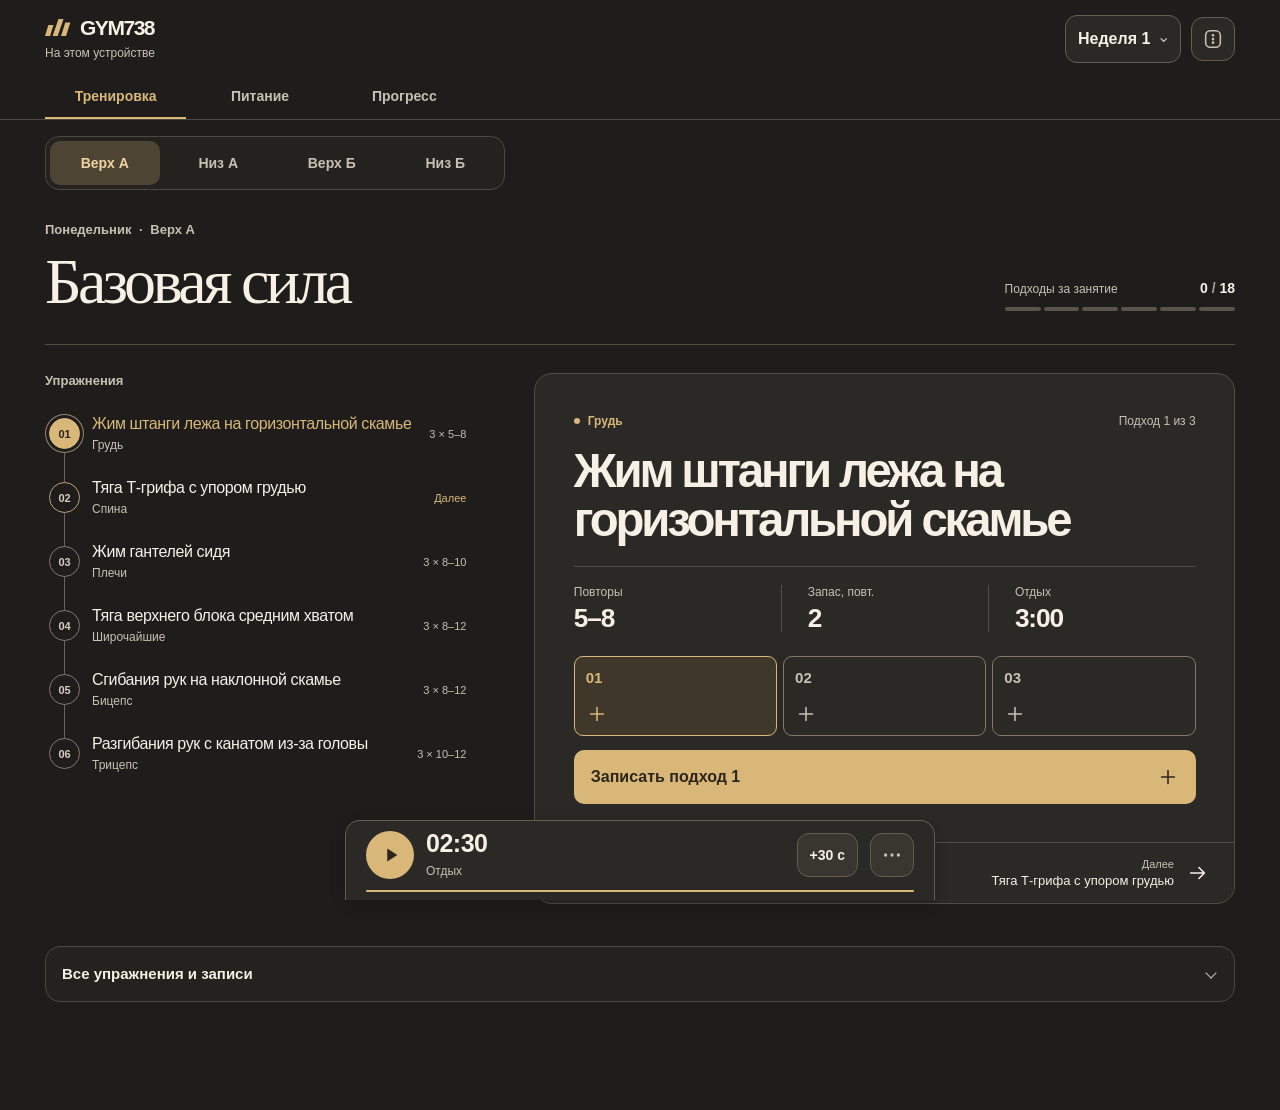
==== commit 16a03dd8: "Bring the graphite Rhythm workout view to the existing iPhone diary" ====
--- a/index.html
+++ b/index.html
@@ -6,7 +6,7 @@
   <meta name="apple-mobile-web-app-capable" content="yes" />
   <meta name="apple-mobile-web-app-status-bar-style" content="black-translucent" />
   <meta name="apple-mobile-web-app-title" content="GYM738" />
-  <meta name="theme-color" content="#090d16" />
+  <meta name="theme-color" content="#1e1d1b" />
   <meta name="description" content="Твои тренировки, рабочие веса и прогресс. Простой дневник для зала." />
   <meta name="robots" content="noindex, nofollow" />
   <link rel="apple-touch-icon" href="apple-touch-icon.png" />
@@ -14,16 +14,20 @@
   <link rel="manifest" href="manifest.json" />
   <link rel="stylesheet" href="app.css" />
   <link rel="stylesheet" href="views.css" />
+  <link rel="stylesheet" href="graphite.css" />
+  <link rel="stylesheet" href="rhythm.css" />
   <title>GYM738 — Дневник тренировок</title>
   <script src="views.js" defer></script>
-  <script src="app.js" defer></script>
+  <script src="rhythm.js" defer></script>
+  <script src="rhythm-form.js" defer></script>
+  <script src="app.js?v=10" defer></script>
 </head>
 <body>
   <header class="app-header" id="appHeader">
     <div class="shell">
       <div class="topline">
         <div class="brand">
-          <h1>GYM738</h1>
+          <h1 class="production-brand"><svg aria-hidden="true" viewBox="0 0 32 24" fill="currentColor"><path d="M0 22 4 9h6L6 22zm9 0L16 2h6l-7 20zm10 0 5-16h6l-5 16z"/></svg>GYM738</h1>
           <span id="saveStatusBadge" class="save-status" role="status">На этом устройстве</span>
         </div>
         <div class="week-picker">
@@ -88,5 +92,28 @@
       <button type="button" class="danger" onclick="resetAllData()">Удалить все записи</button>
     </div>
   </dialog>
+  <dialog id="rhythmSetDialog" aria-labelledby="rhythmSetTitle" aria-describedby="rhythmSetStep">
+    <form id="rhythmSetForm" novalidate>
+      <header><h2 id="rhythmSetTitle" tabindex="-1">Запись подхода</h2><button id="rhythmClose" type="button" aria-label="Закрыть">×</button></header>
+      <p id="rhythmSetStep"></p>
+      <p id="rhythmSetPlan"></p>
+      <label id="rhythmVariantField">Вариант упражнения<select id="rhythmVariant"></select></label>
+      <div class="rhythm-fields">
+        <label>Вес, кг<input id="rhythmWeight" type="text" inputmode="decimal" enterkeyhint="next" autocomplete="off" placeholder="—"></label>
+        <label>Повторы<input id="rhythmReps" type="text" inputmode="numeric" enterkeyhint="done" autocomplete="off" required></label>
+      </div>
+      <label>Повторов в запасе<select id="rhythmEffort">
+        <option value="">Не отмечено</option><option value="0">0 · до отказа</option>
+        <option value="1">1</option><option value="2">2</option><option value="3">3</option><option value="4+">4 и больше</option>
+      </select></label>
+      <details id="rhythmTechnique"><summary>Техника и моя заметка</summary>
+        <p></p><label>Заметка к упражнению на эту неделю<textarea id="rhythmNote" rows="2" placeholder="Например, высота сиденья"></textarea></label>
+      </details>
+      <p id="rhythmSetError" role="alert" hidden></p>
+      <button id="rhythmPrevious" type="button" hidden></button>
+      <button id="rhythmSubmit" type="submit">Записать подход</button>
+      <button id="rhythmUndo" type="button" hidden>Снять отметку о выполнении</button>
+    </form>
+  </dialog>
 </body>
 </html>
--- a/app.css
+++ b/app.css
@@ -40,7 +40,7 @@
 .save-status { color: var(--muted); font-size: 12px; display: block; margin-top: 4px; }
 .save-status[data-error="true"] { color: #ffb2ab; }
 .week-picker { position: relative; flex: 0 0 116px; }
-.week-picker select { width: 100%; padding: 9px 26px 9px 12px; font-size: 15px; font-weight: 600; border: 0; }
+.week-picker select { width: 100%; padding: 9px 26px 9px 12px; font-size: 16px; font-weight: 600; border: 0; }
 .week-picker::after { content: '⌄'; pointer-events: none; position: absolute; right: 11px; top: 10px; color: var(--muted); }
 .icon-button { display: grid; place-items: center; width: 44px; flex: 0 0 44px; border-radius: 12px; background: var(--field); color: var(--muted); }
 .primary-nav { display: grid; grid-template-columns: 1.25fr 1fr 1fr; gap: 6px; padding-bottom: 8px; }
--- a/graphite.css
+++ b/graphite.css
@@ -0,0 +1,144 @@
+/* The same graphite and brass tokens power the app shell and the workout route. */
+:root {
+  --bg: #1e1d1b;
+  --surface: #2b2925;
+  --field: #39362f;
+  --line: #4d4942;
+  --text: #f6f0e5;
+  --muted: #c8c0b3;
+  --accent: #d8b779;
+  --onaccent: #2c261b;
+  --edge: #645e52;
+  --well: #24221f;
+  --base: var(--bg);
+  --paper: var(--surface);
+  --light: var(--field);
+  --ink: var(--text);
+  --sub: var(--muted);
+  --shell-wide: 1190px;
+}
+body {
+  font-family: -apple-system, BlinkMacSystemFont, "Helvetica Neue", Arial, sans-serif;
+}
+::selection { background: var(--accent); color: var(--onaccent); }
+input::placeholder, textarea::placeholder { color: #aaa296; }
+.app-header { background: var(--bg); }
+.brand .production-brand { display:flex; align-items:center; gap:8px; line-height:1.15; letter-spacing:-.07em; }
+.production-brand svg { width:27px; height:23px; flex:none; color:var(--accent); }
+.save-status[data-error="true"], .dialog-actions .danger { color:#e7b995; }
+.week-picker select, .icon-button, .timer-add { background:var(--surface); border:1px solid var(--edge); }
+.primary-nav { grid-template-columns:repeat(3,minmax(0,1fr)); padding-bottom:0; gap:3px; }
+.primary-nav button { border-radius:0; border-bottom:2px solid transparent; }
+.primary-nav button[aria-current="page"] { color:var(--accent); background:transparent; border-bottom-color:var(--accent); }
+.day-switcher { background:var(--well); border-color:var(--line); }
+.day-switcher button[aria-pressed="true"] { background:#4e4433; color:#eed3a3; }
+.icon-button:hover,.timer-add:hover { border-color:#8a7f6a; }
+.timer-dock { background:var(--bg); }
+.timer-toggle,.done-button[aria-pressed="true"] { color:var(--onaccent); }
+.variant-options button[aria-pressed="true"], .exercise-card.is-complete { border-color:#887654; }
+.dialog-actions .danger { border-color:#79634f; }
+dialog::backdrop { background:#100e0bcc; }
+
+#mainContainer .view-page {
+  --view-surface:var(--surface);
+  --view-accent:var(--accent);
+  --view-text:var(--text);
+  --view-muted:var(--muted);
+  --view-border:var(--line);
+}
+.view-page .view-title { font-family:Georgia,"Times New Roman",serif; font-size:clamp(34px,5vw,58px); font-weight:500; line-height:1.05; letter-spacing:-.055em; }
+.view-check-mark { border-color:var(--edge); }
+.view-check[aria-pressed="true"] .view-check-mark { color:var(--onaccent); }
+.view-period button[aria-pressed="true"] { color:var(--accent); background:#463d2f; }
+.view-week-cell,.view-weight-field input { background:var(--well); }
+.view-week-cell--current { border-color:#9b825e; }
+.view-week-cell--empty .view-week-weight, .view-weight-field input::placeholder { color:#aaa296; }
+.view-weight-field input { border-color:var(--edge); }
+.view-trend--attention { color:#e0c69c; }
+
+#rhythmRoot { min-width:0; }
+#fullWorkoutLog { margin:14px 0 0; border:1px solid var(--line); border-radius:15px; background:var(--well); }
+#fullWorkoutLog > summary {
+  display:flex; align-items:center; justify-content:space-between; min-height:54px; padding:12px 16px;
+  cursor:pointer; color:var(--text); font-size:15px; font-weight:560;
+}
+#fullWorkoutLog > summary::after, #rhythmTechnique > summary::after {
+  content:""; width:7px; height:7px; flex:none; border:solid var(--muted); border-width:0 1.5px 1.5px 0;
+  transform:rotate(45deg); margin:0 3px 3px 12px;
+}
+:is(#fullWorkoutLog,#rhythmTechnique)[open] > summary::after { transform:rotate(225deg); margin-top:6px; }
+#fullWorkoutLog[open] { padding:0 10px 10px; }
+#fullWorkoutLog[open] > summary { margin:0 -10px 10px; border-bottom:1px solid var(--line); }
+#fullWorkoutLog .exercise-list { gap:10px; }
+#fullWorkoutLog .exercise-card { border-radius:13px; }
+@media(min-width:761px) {
+  #appHeader > .shell,#mainContainer.shell { width:100%; max-width:calc(var(--shell-wide) + 60px); padding-inline:max(30px,var(--safe-left)) max(30px,var(--safe-right)); }
+  #appHeader { padding-top:calc(var(--safe-top) + 15px); }
+  .topline { min-height:56px; }
+  .primary-nav { width:min(100%,430px); }
+  #mainContainer > .day-switcher { max-width:460px; margin-bottom:0; }
+  #fullWorkoutLog .exercise-list { grid-template-columns:repeat(2,minmax(0,1fr)); align-items:start; }
+  .view-nutrition { grid-template-columns:repeat(2,minmax(0,1fr)); align-items:start; }
+  .view-nutrition .view-page-heading, .view-stat-group .view-group-title { grid-column:1/-1; }
+  .view-period { max-width:390px; }
+  .view-stat-group { grid-template-columns:repeat(2,minmax(0,1fr)); }
+  #bottomTimerBar { left:max(14px,var(--safe-left)); right:max(14px,var(--safe-right)); bottom:var(--safe-bottom); border-top:1px solid var(--edge); border-inline:1px solid var(--edge); border-radius:15px 15px 0 0; max-width:590px; margin-inline:auto; background:var(--surface); padding:9px 0 8px; box-shadow:0 4px 16px #0003; }
+  #bottomTimerBar .timer-add, #bottomTimerBar .icon-button { background:var(--field); }
+}
+@media(max-width:760px) {
+  .topline { padding-bottom:8px; }
+  .app-header { padding-top:calc(var(--safe-top) + 6px); }
+  #mainContainer > .day-switcher { margin-bottom:0; }
+}
+#rhythmSetDialog {
+  width: min(445px,calc(100% - 32px)); max-width: 100%; max-height: min(86dvh,780px);
+  margin:auto; padding:0; color:var(--ink); background:var(--paper);
+  border:1px solid var(--edge); border-radius:21px; box-shadow:0 16px 58px #0006;
+  overflow:auto; overscroll-behavior:contain;
+}
+#rhythmSetDialog:not([open]) { display:none; }
+#rhythmSetDialog::backdrop { background: #0d0c0ac9; }
+#rhythmSetForm { padding:24px; display:flex; flex-direction:column; gap:14px; }
+#rhythmSetForm header { position:relative; display:flex; align-items:center; justify-content:space-between; gap:12px; }
+#rhythmSetTitle { font-size:clamp(23px,5vw,31px); font-weight:570; letter-spacing:-.048em; line-height:1.12; overflow-wrap:anywhere; }
+#rhythmSetStep { color:var(--accent); font-size:12px; font-weight:570; }
+#rhythmSetPlan, #rhythmSetError, #rhythmSetForm details p { font-size:13px; line-height:1.45; color:var(--sub); }
+#rhythmSetError { color:#efbf93; }
+#rhythmSetForm label { display:flex; flex-direction:column; gap:5px; font-size:12px; font-weight:520; color:var(--sub); }
+#rhythmSetForm [hidden] { display:none !important; }
+#rhythmSetForm .rhythm-fields { display:grid; grid-template-columns:repeat(2,minmax(0,1fr)); gap:10px; }
+#rhythmSetForm :is(input,select,textarea) {
+  min-width:0; width:100%; min-height:46px; border:1px solid var(--edge);
+  border-radius:9px; background:var(--well); color:var(--ink); padding:8px 11px;
+}
+#rhythmSetForm select { appearance:auto; }
+#rhythmSetForm :is(button,summary) { min-height:44px; }
+#rhythmClose {
+  display:grid;place-items:center; flex:none; width:44px; height:44px;
+  background:var(--light); color:var(--ink); border:1px solid var(--line); border-radius:50%;
+}
+#rhythmTechnique { border-block:1px solid var(--line); }
+#rhythmTechnique > summary { display:flex; align-items:center; justify-content:space-between; cursor:pointer; list-style:none; font-size:14px; font-weight:570; }
+#rhythmTechnique[open] { padding-bottom:12px; }
+#rhythmTechnique p { margin:6px 0 9px; }
+#rhythmPrevious,#rhythmSubmit,#rhythmUndo {
+  padding:9px 13px; text-align:center; border:1px solid var(--edge); border-radius:10px;
+  background:var(--light); color:var(--ink); font-size:14px; font-weight:560;
+}
+#rhythmSubmit { border-color:var(--accent); background:var(--accent); color:var(--onaccent); min-height:50px!important; font-size:16px; }
+#rhythmUndo { color:#e1bd9e; background:transparent; border-color:transparent; }
+
+@media (max-width:720px) {
+  #rhythmSetDialog { inset:auto 0 0; width:100%; margin:0; max-height:calc(92dvh - var(--safe-top)); border-radius:19px 19px 0 0; border-bottom:0; }
+  #rhythmSetForm { padding:19px max(17px,var(--safe-right)) max(19px,var(--safe-bottom)) max(17px,var(--safe-left)); }
+}
+@media (max-width:720px) {
+  #rhythmSetDialog[open] {
+    bottom:var(--keyboard-inset,0px);
+    max-height:min(92dvh,calc(100dvh - var(--keyboard-inset,0px) - max(10px,var(--safe-top))));
+    scroll-padding:12px 0 65px;
+  }
+  #rhythmSetDialog #rhythmSubmit {
+    position:sticky; bottom:0; z-index:1; box-shadow:0 0 0 4px var(--surface);
+  }
+}
--- a/rhythm.css
+++ b/rhythm.css
@@ -0,0 +1,133 @@
+#rhythmRoot {
+  --base: #1e1d1b;
+  --paper: #2b2925;
+  --ink: #f6f0e5;
+  --sub: #c8c0b3;
+  --line: #4d4942;
+  --accent: #d8b779;
+  --onaccent: #2c261b;
+  --light: #3b3832;
+  color-scheme: dark;
+}
+.ry-view {
+  --ry-panel: #2b2925;
+  --ry-muted: #c8c0b3;
+  --ry-accent: #d8b779;
+  --ry-hairline: #524d44;
+  --ry-active: #3e372a;
+  color: #f6f0e5;
+  font-family: -apple-system,BlinkMacSystemFont,"Helvetica Neue",Arial,sans-serif;
+}
+.ry-view :is(h1,h2,p,ol,dd,dl) { margin: 0; }
+.ry-view :is(button,a):focus-visible { outline: 2px solid var(--ry-accent); outline-offset: 3px; }
+.ry-view button { appearance: none; cursor: pointer; -webkit-tap-highlight-color: transparent; }
+.ry-heading { display: flex; align-items: flex-end; justify-content: space-between; gap: 28px; padding: 30px 0 28px; border-bottom: 1px solid var(--ry-hairline); }
+.ry-date { color: var(--ry-muted); font-size: 13px; font-weight: 560; }
+.ry-date span { margin-inline: 4px; }
+.ry-heading h1 {
+  font: 500 clamp(38px,5vw,75px)/1.07 Georgia,"Times New Roman",serif;
+  letter-spacing: -.057em; margin-top: 8px; text-wrap: balance;
+}
+.ry-session-progress { flex: 0 0 clamp(155px,18vw,245px); padding-bottom: 5px; }
+.ry-session-progress > div:first-child { display:flex; align-items:baseline; justify-content:space-between; gap:10px; font-size:12px; color:var(--ry-muted); }
+.ry-session-progress strong { white-space:nowrap; color:var(--ink); font-size:14px; font-weight:615; font-variant-numeric:tabular-nums; }
+.ry-session-progress strong i { color:#ada493; font-style:normal; }
+.ry-deck { display:flex; gap:3px; margin-top:8px; }
+.ry-deck > span { background:#59544a; height:4px; border-radius:2px; overflow:hidden; }
+.ry-deck i { display:block; height:100%; background:var(--ry-accent); }
+.ry-workspace { display:grid; grid-template-columns:minmax(255px,.85fr) minmax(0,1.4fr); gap:clamp(24px,5vw,76px); align-items:start; padding-block:28px; }
+.ry-route { min-width:0; }
+.ry-route h2 { color:var(--ry-muted); font-size:13px; font-weight:550; line-height:1.3; margin-bottom:12px; }
+.ry-route ol { list-style:none; padding:0; }
+.ry-stop { position:relative; }
+.ry-stop:not(:last-child)::after {
+  content:""; position:absolute; left:19px; width:1px; top:calc(50% + 15px); bottom:calc(-50% + 15px);
+  background:#6a6357; pointer-events:none;
+}
+.ry-stop.is-done:not(:last-child)::after { background: var(--ry-accent); }
+.ry-station { width:100%; min-height:64px; display:flex; gap:12px; position:relative; z-index:1; align-items:center; text-align:left; border:0; padding:6px 4px; border-radius:8px; background:transparent; }
+.ry-station-mark {
+  display:grid; place-items:center; flex:0 0 31px; height:31px; border-radius:50%; border:1px solid #82796b;
+  background:var(--base); color:#d5cbbd; font-size:11px; font-weight:550; font-variant-numeric:tabular-nums;
+}
+.ry-stop.is-current .ry-station-mark { border-color:var(--ry-accent); background:var(--ry-accent); color:var(--onaccent); box-shadow:0 0 0 3px var(--base),0 0 0 4px #94866c; }
+.ry-stop.is-done:not(.is-current) .ry-station-mark { color:var(--ry-accent); border-color:var(--ry-accent); background:#373329; }
+.ry-stop.is-next .ry-station-mark { border-color:#b6a17c; }
+.ry-station-name { flex:1; min-width:0; font-size:16px; line-height:1.16; color:var(--ink); font-weight:510; letter-spacing:-.024em; overflow-wrap:anywhere; }
+.ry-station-name small { display:block; color:var(--ry-muted); font-weight:400; font-size:12px; margin-top:5px; letter-spacing:normal; }
+.ry-stop-state { color:var(--ry-muted); font-size:11px; white-space:nowrap; }
+.ry-stop.is-next .ry-stop-state,.ry-stop.is-current .ry-station-name { color:var(--ry-accent); }
+.ry-now { min-width:0; border:1px solid var(--ry-hairline); background:var(--ry-panel); border-radius:18px; }
+.ry-now-content { padding:clamp(22px,3vw,42px); }
+.ry-current-heading { display:flex; align-items:center; justify-content:space-between; gap:10px; min-width:0; color:var(--ry-muted); font-size:12px; }
+.ry-active-label { display:inline-flex; align-items:center; gap:8px; color:var(--ry-accent); font-weight:550; min-width:0; }
+.ry-active-label i { width:6px; height:6px; flex-shrink:0; border-radius:50%; background:var(--ry-accent); }
+.ry-now h2 {
+  margin:17px 0 22px; font-size:clamp(32px,3.7vw,56px); font-weight:560; letter-spacing:-.066em; line-height:1.02;
+  overflow-wrap:anywhere; text-wrap:balance;
+}
+.ry-prescription { display:grid; grid-template-columns:repeat(3,minmax(0,1fr)); border-top:1px solid var(--ry-hairline); padding:18px 0 24px; }
+.ry-prescription > div + div { border-left:1px solid var(--ry-hairline); padding-left:clamp(12px,2vw,32px); }
+.ry-prescription dt { font-size:12px; color:var(--ry-muted); line-height:1.3; }
+.ry-prescription dd { margin-top:4px; font-size:clamp(18px,2.05vw,28px); font-weight:550; letter-spacing:-.044em; line-height:1.05; font-variant-numeric:tabular-nums; }
+.ry-set-list { display:grid; grid-template-columns:repeat(var(--ry-count),minmax(0,1fr)); gap:6px; }
+.ry-beat { min-width:0; min-height:80px; display:flex; flex-direction:column; justify-content:space-between; align-items:stretch; border:1px solid #827868; background:transparent; color:var(--ry-muted); border-radius:9px; text-align:left; padding:10px 11px; }
+.ry-beat.is-pending { background:var(--ry-active); border-color:var(--ry-accent); color:var(--ry-accent); }
+.ry-beat.is-logged { background:#3b3831; border-color:#8b806d; color:var(--ink); }
+.ry-beat-top { display:flex; align-items:center; justify-content:space-between; gap:4px; }
+.ry-beat-top b { font-size:15px; font-weight:550; font-variant-numeric:tabular-nums; }
+.ry-beat-result { display:flex; min-height:18px; align-items:flex-end; font-size:12px; font-weight:550; line-height:1.2; overflow-wrap:anywhere; }
+.ry-last { display:flex; align-items:center; gap:6px; flex-wrap:wrap; margin-top:12px!important; color:var(--ry-muted); font-size:12px; }
+.ry-last b { color:var(--ink); font-weight:550; }
+.ry-log { display:flex; align-items:center; justify-content:space-between; gap:14px; width:100%; min-height:54px; margin-top:14px; padding:11px 17px; background:var(--ry-accent); color:var(--onaccent); border:none; border-radius:10px; font-size:16px; font-weight:640; }
+.ry-controls { display:flex; align-items:stretch; min-height:61px; border-top:1px solid var(--ry-hairline); padding:0 clamp(14px,2vw,25px); }
+.ry-controls button { min-height:46px; color:var(--ink); background:transparent; border:none; }
+.ry-prev { min-width:44px; display:grid; place-items:center; }
+.ry-prev:disabled { opacity:.36; cursor:default; }
+.ry-next { flex:1; min-width:0; text-align:right; padding:7px 0 7px 10px; display:flex; align-items:center; justify-content:flex-end; gap:13px; line-height:1.24; font-size:13px; font-weight:530; }
+.ry-next span { overflow-wrap:anywhere; }
+.ry-next small { display:block; color:var(--ry-muted); font-size:11px; font-weight:450; margin-bottom:2px; }
+.ry-next svg { flex:none; }
+.ry-end { flex:1; display:grid; align-content:center; text-align:right; color:var(--ry-muted); font-size:12px; }
+@media (hover:hover) {
+  .ry-log:hover { background:#e5c998; }
+  .ry-beat:hover,.ry-station:hover .ry-station-mark { border-color:var(--ry-accent); }
+  .ry-next:hover,.ry-prev:not(:disabled):hover { color:var(--ry-accent); }
+}
+@media (max-width:760px) {
+  .ry-heading { align-items:stretch; flex-direction:column; gap:14px; padding:14px 1px 15px; }
+  .ry-heading h1 { margin-top:5px; font-size:clamp(34px,8vw,52px); }
+  .ry-session-progress { padding:0; flex-basis:auto; }
+  .ry-session-progress > div:first-child { font-size:11px; }
+  .ry-session-progress strong { font-size:12px; }
+  .ry-deck { margin-top:6px; }
+  .ry-workspace { display:flex; flex-direction:column; align-items:stretch; gap:14px; padding:14px 0 0; }
+  .ry-route h2 { position:absolute; width:1px; height:1px; margin:-1px; overflow:hidden; clip-path:inset(50%); }
+  .ry-route ol { display:grid; grid-template-columns:repeat(var(--ry-count),minmax(0,1fr)); }
+  .ry-stop:not(:last-child)::after { left:calc(50% + 15px); width:auto; right:calc(-50% + 15px); top:50%; bottom:auto; height:1px; }
+  .ry-station { justify-content:center; min-height:44px; height:44px; padding:4px 0; }
+  .ry-station-name,.ry-stop-state { display:none; }
+  .ry-now { border-radius:15px; }
+  .ry-now-content { padding:20px; }
+  .ry-now h2 { margin:13px 0 16px; font-size:clamp(30px,7vw,42px); }
+  .ry-prescription { padding:13px 0 16px; }
+  .ry-prescription dd { font-size:21px; }
+  .ry-beat { min-height:62px; }
+  .ry-log { min-height:49px; margin-top:12px; }
+  .ry-controls { min-height:53px; }
+}
+@media(max-width:365px) {
+  .ry-workspace { padding-top:8px; gap:9px; }
+  .ry-now-content { padding:16px 13px; }
+  .ry-current-heading { font-size:11px; }
+  .ry-beat { padding:7px 8px; }
+  .ry-next { font-size:12px; }
+}
+
+.ry-progression { margin-top:10px; color:var(--ry-muted); font-size:13px; }
+.ry-progression summary { display:flex; align-items:center; min-height:44px; list-style:none; cursor:pointer; }
+.ry-progression summary::-webkit-details-marker { display:none; }
+.ry-progression summary::before { content:"+"; margin-right:8px; color:var(--ry-accent); font-size:18px; line-height:1; }
+.ry-progression[open] summary::before { content:"−"; }
+.ry-progression p { margin:0 0 6px; line-height:1.45; }
+.ry-progression summary:focus-visible { outline:2px solid var(--ry-accent); outline-offset:2px; }
